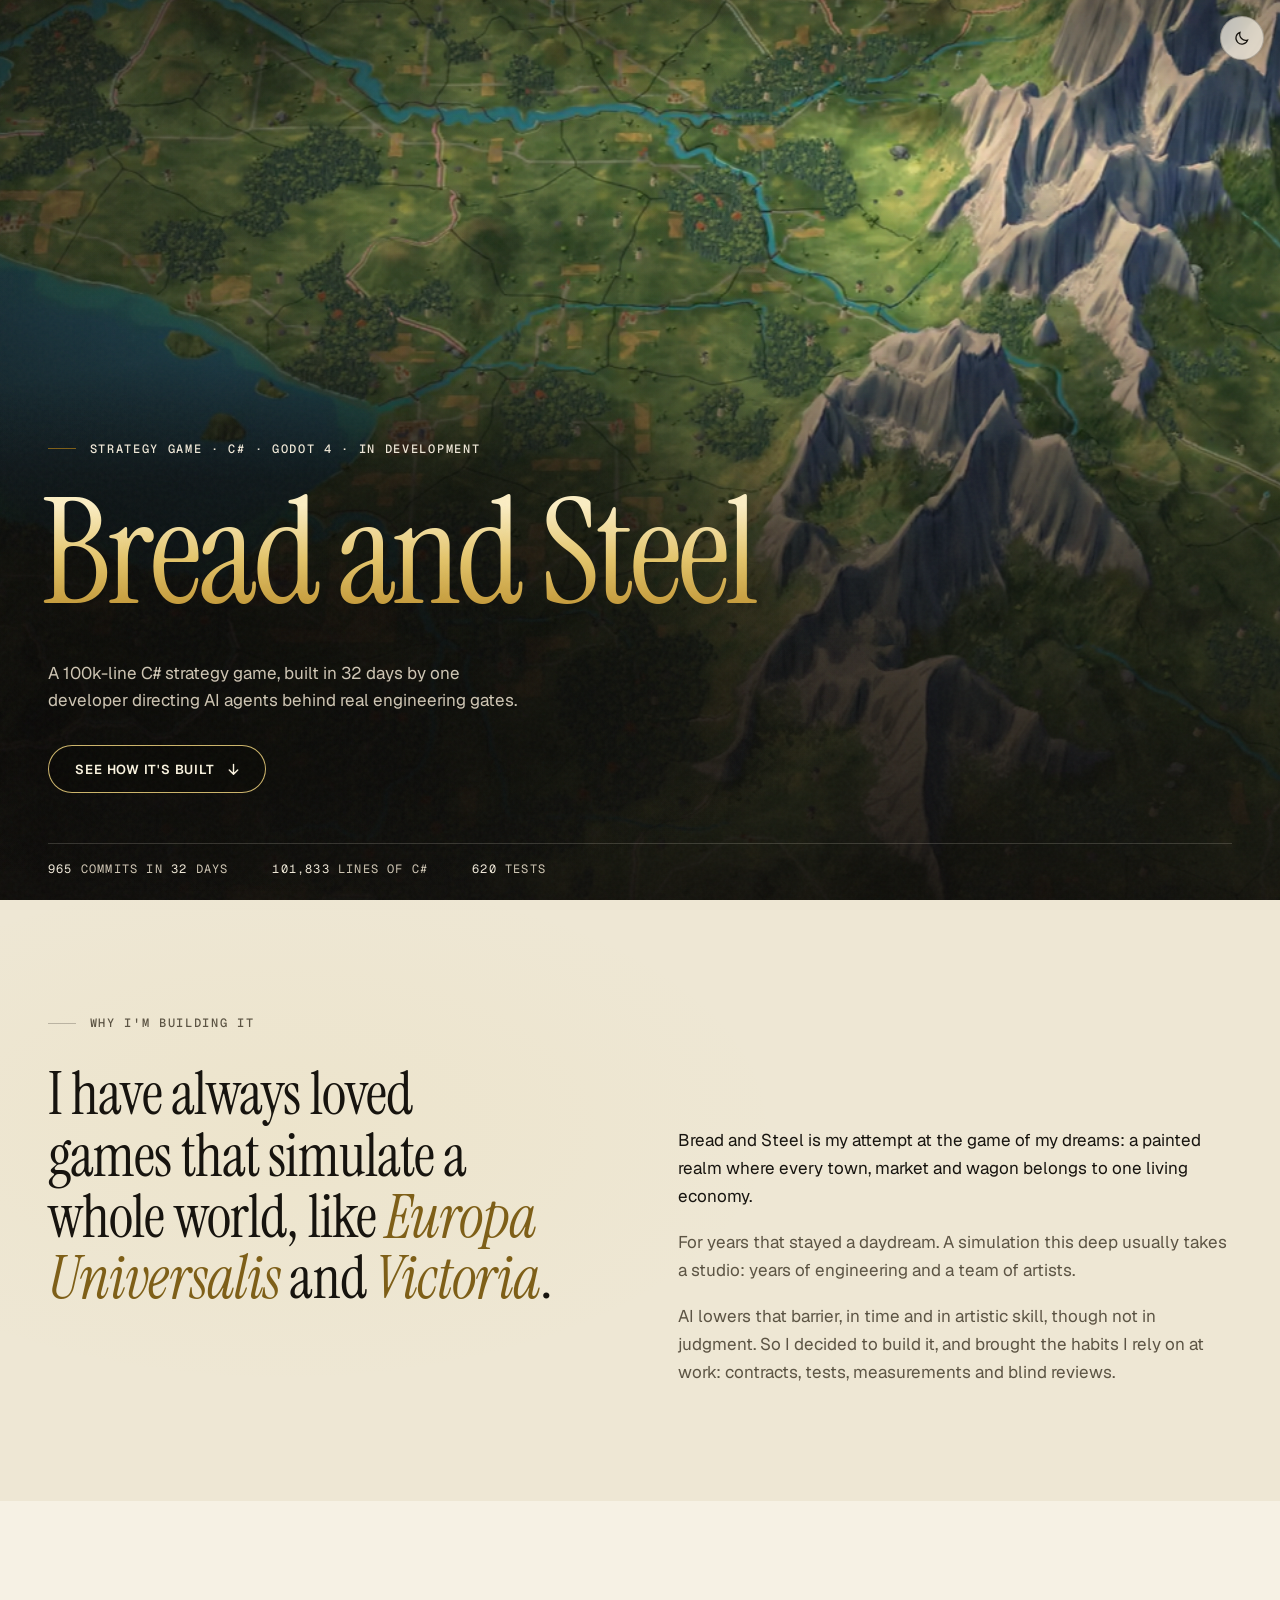
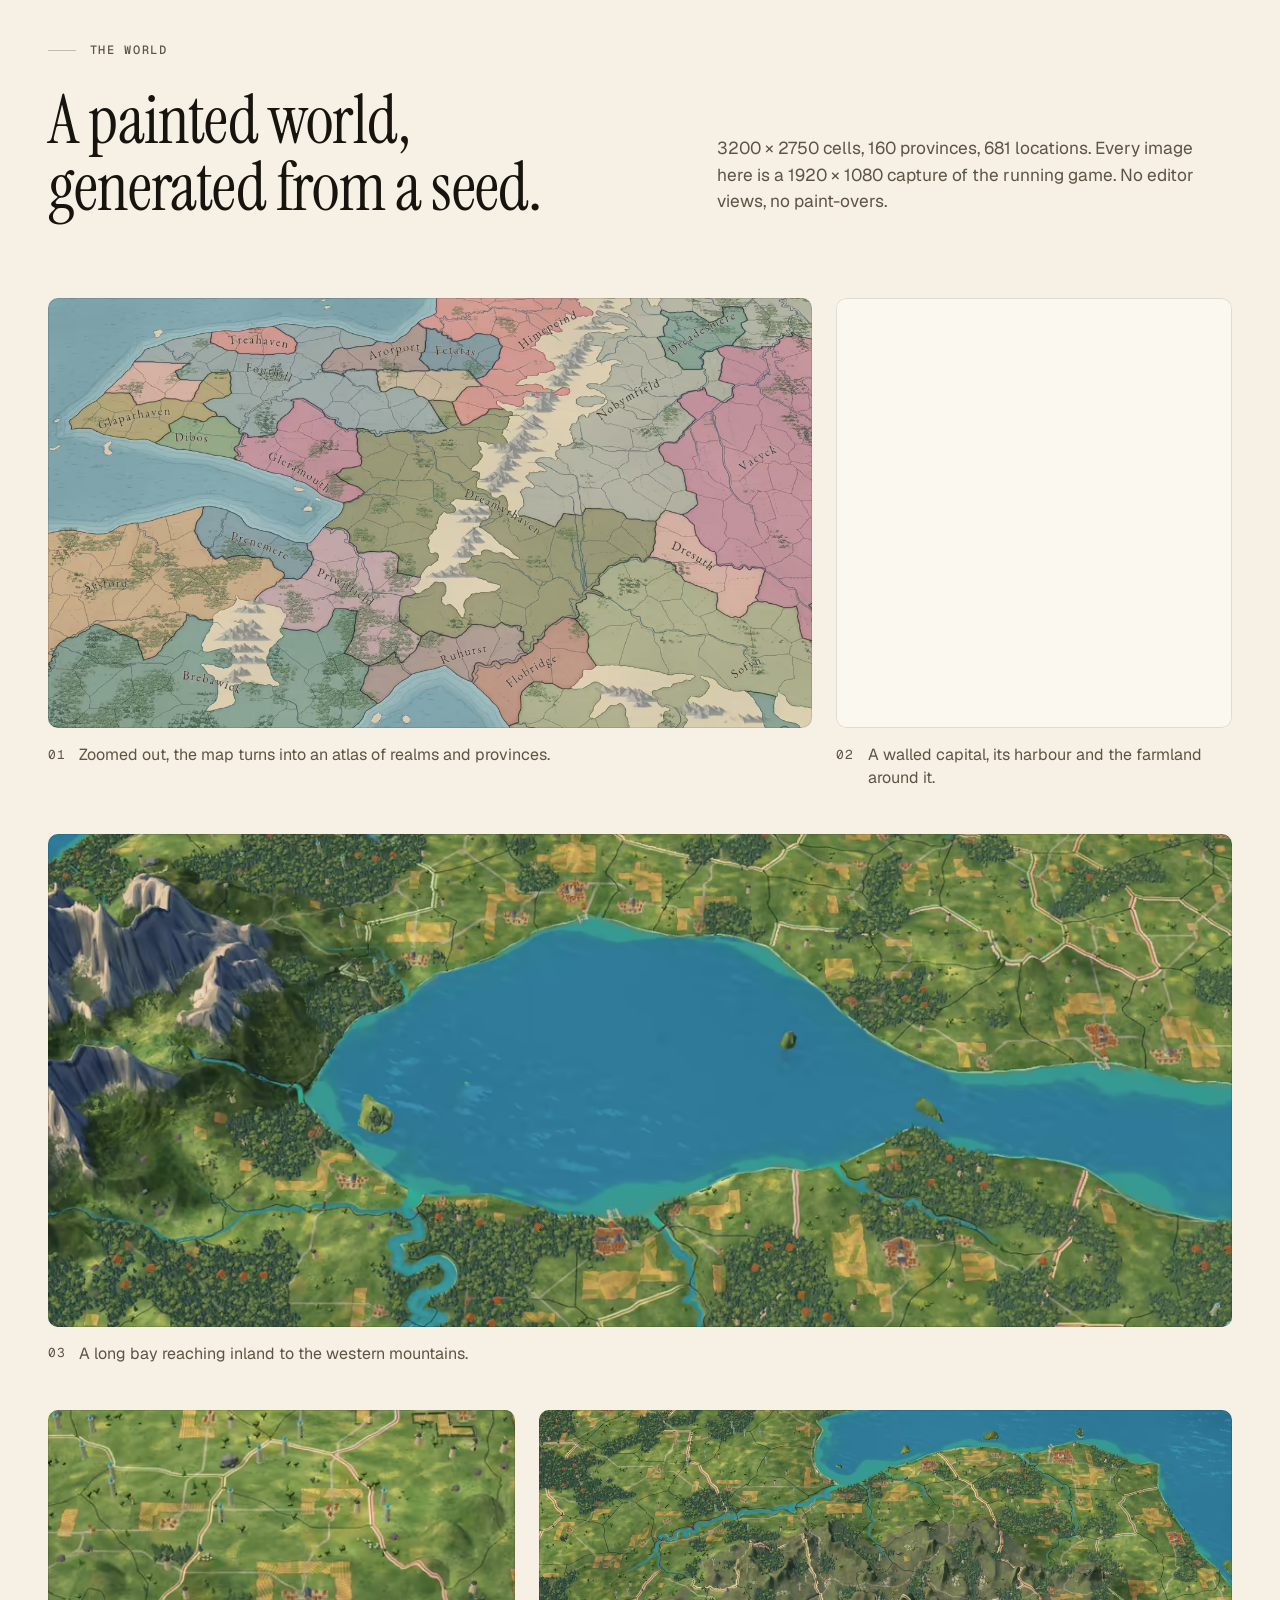
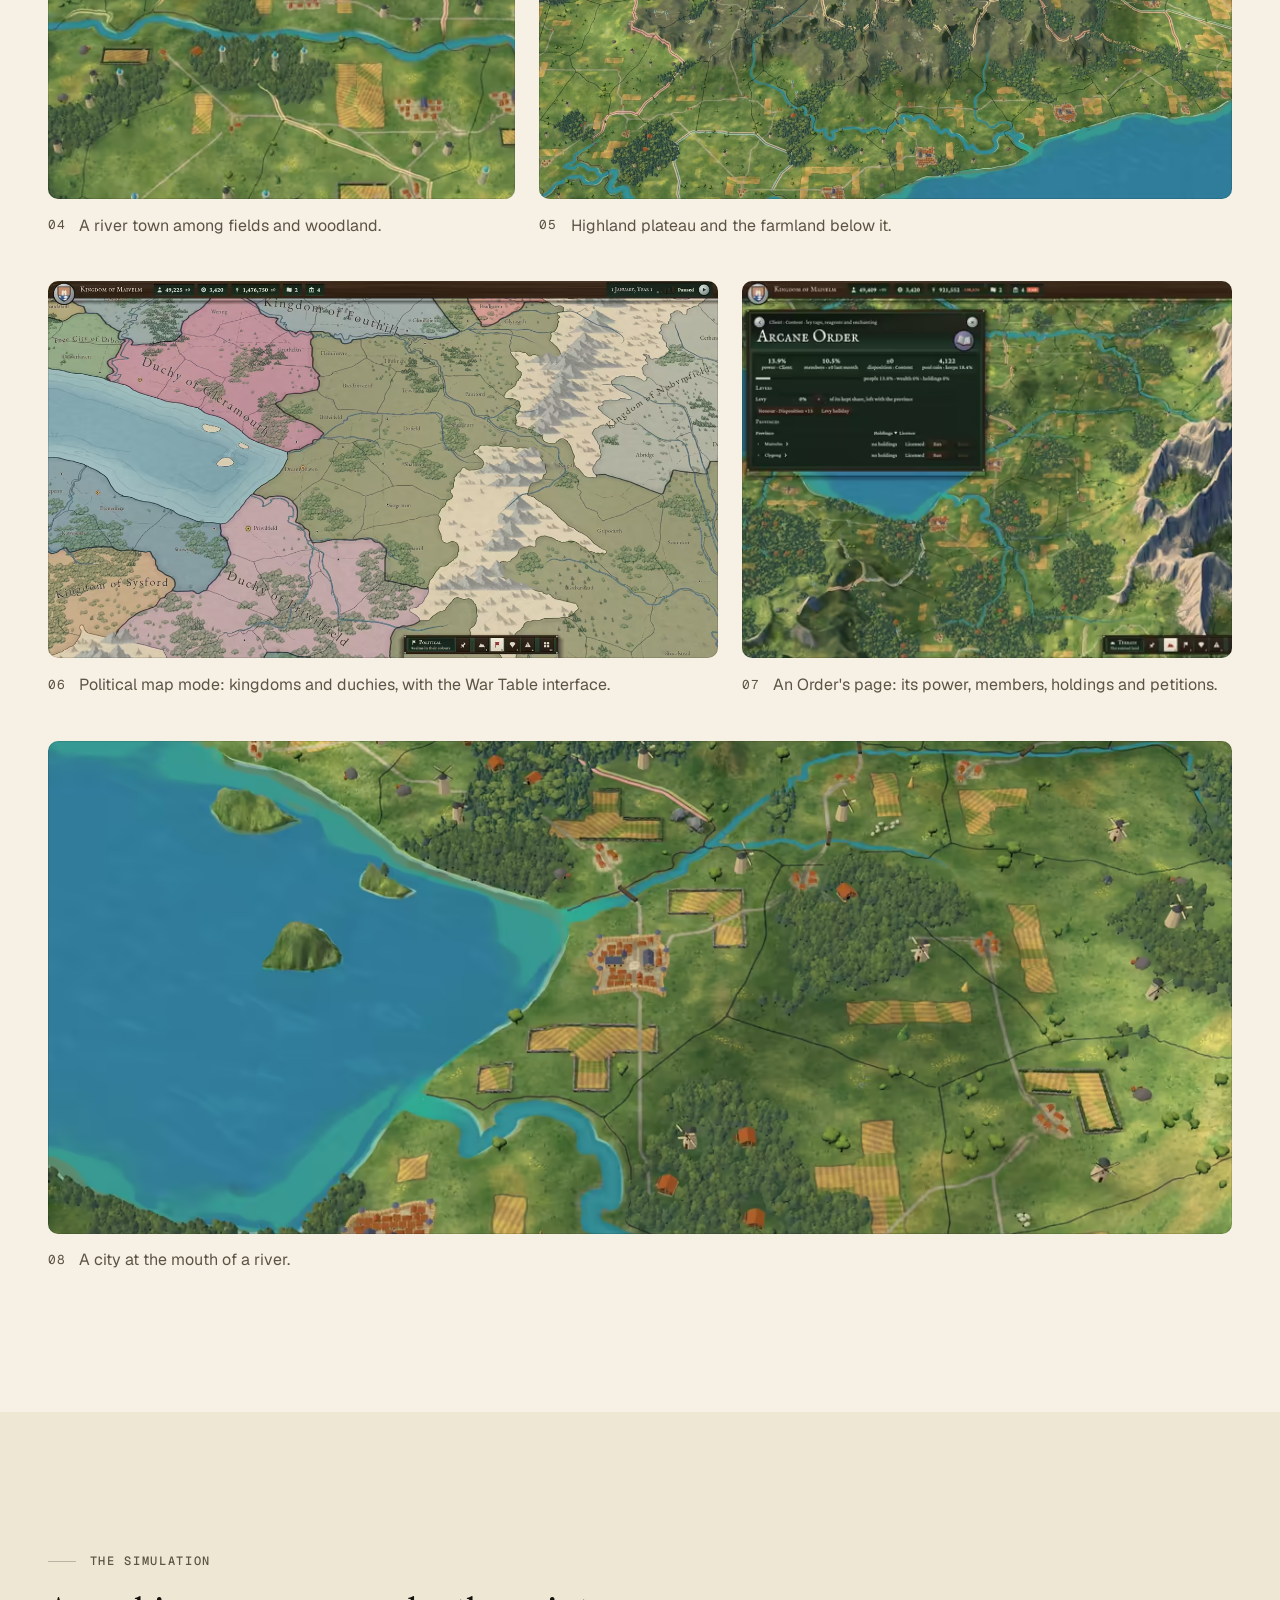
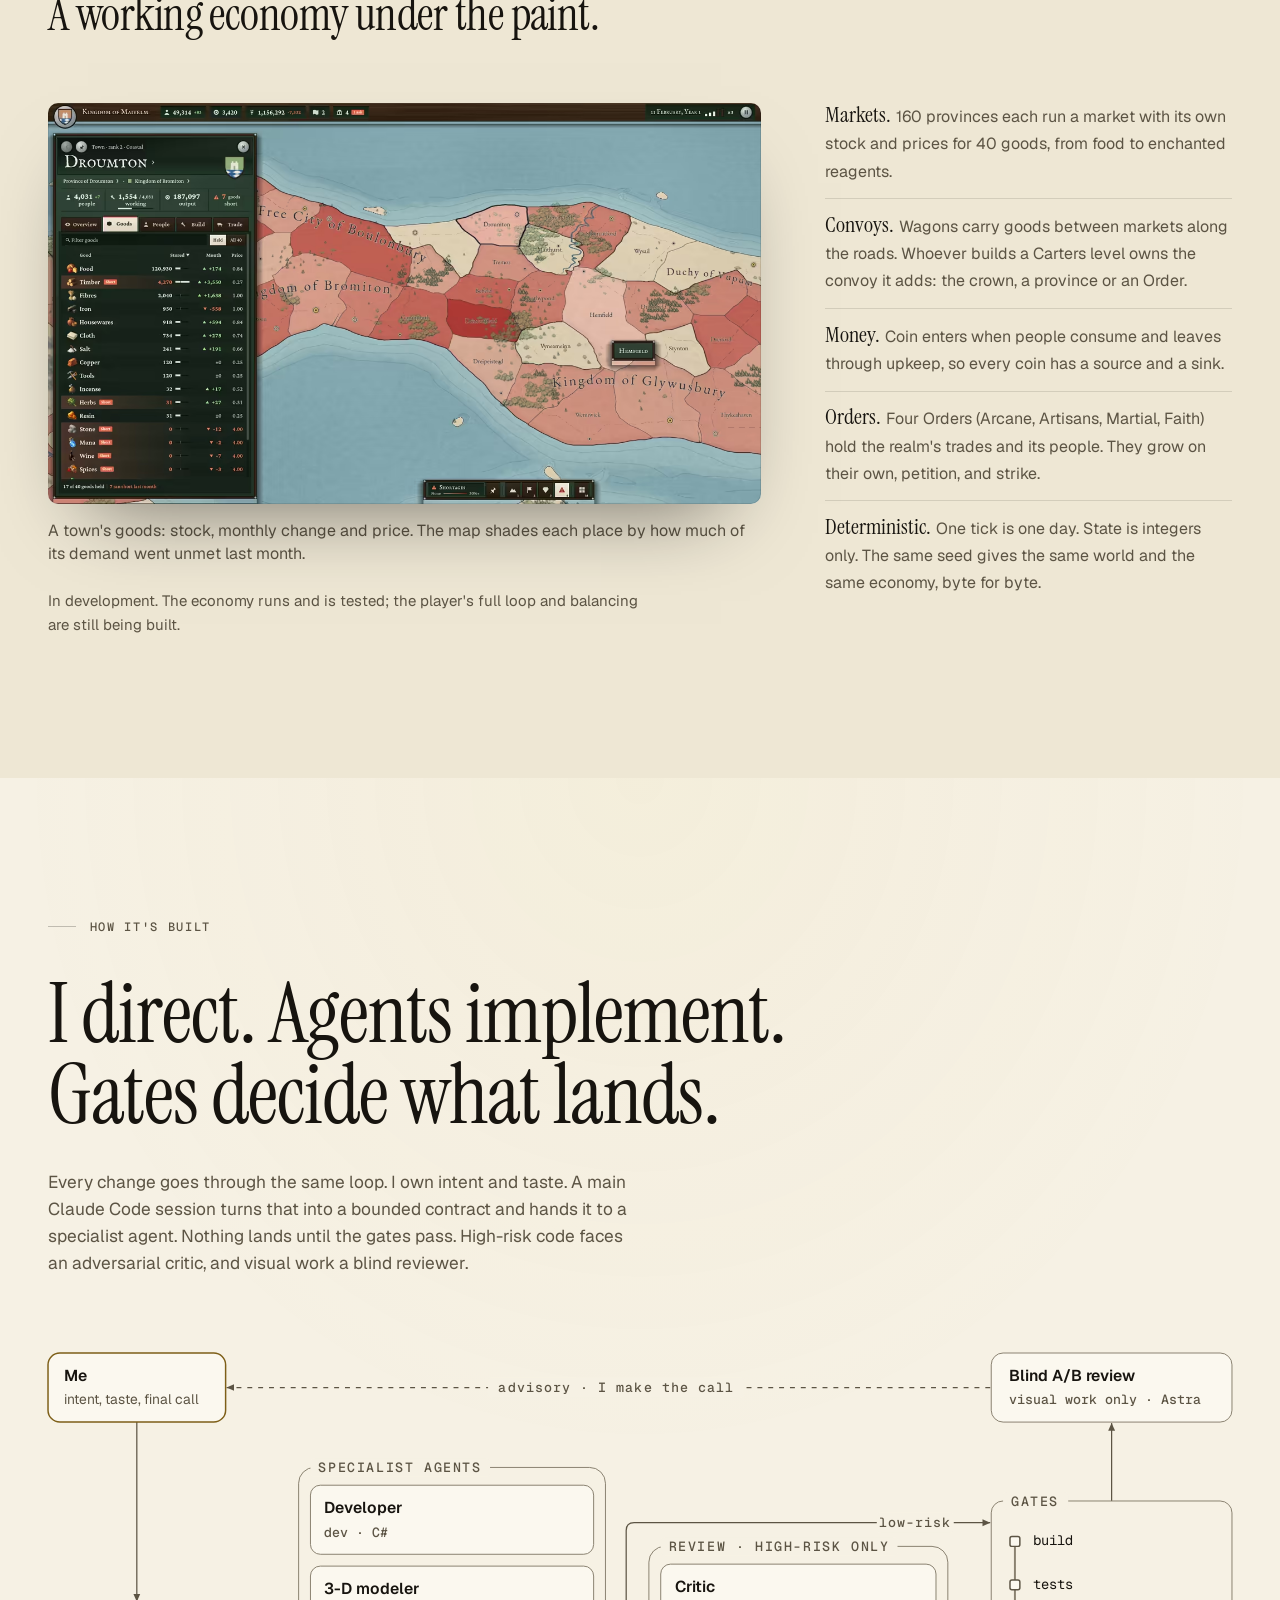
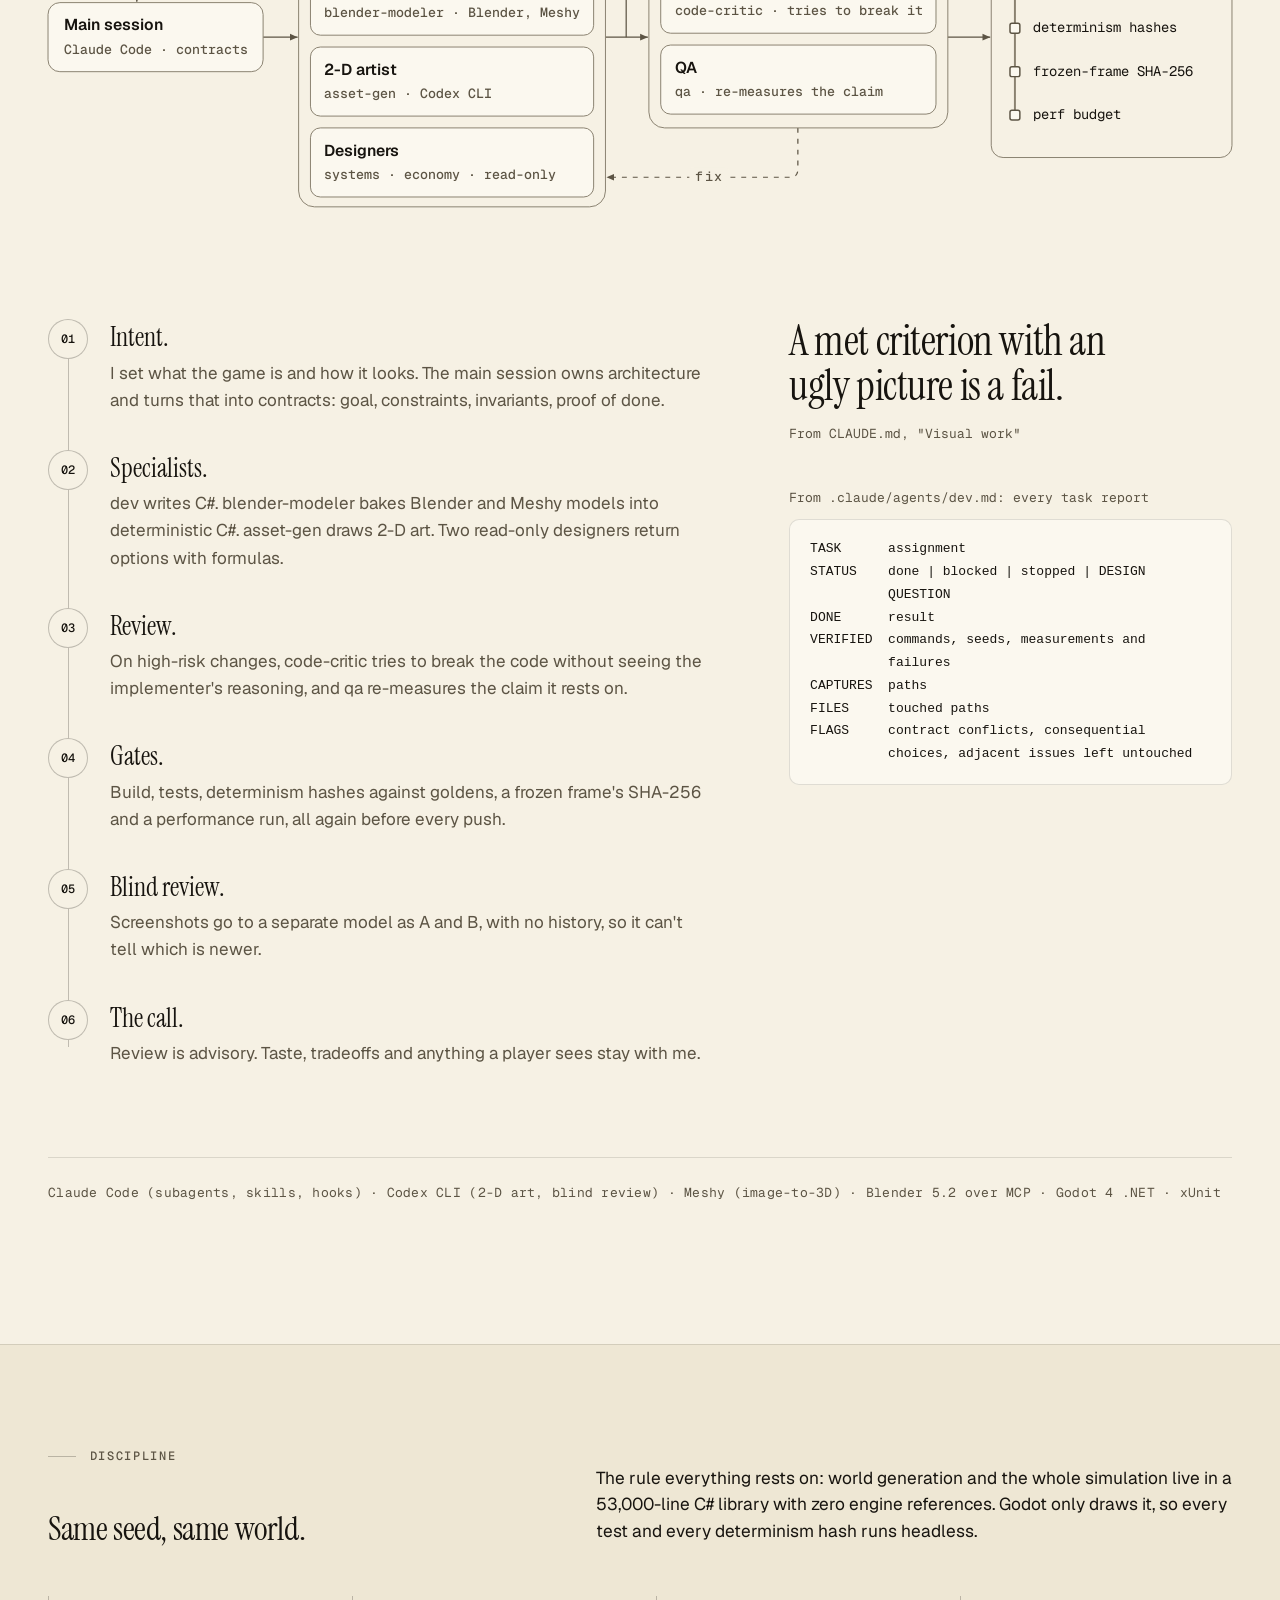
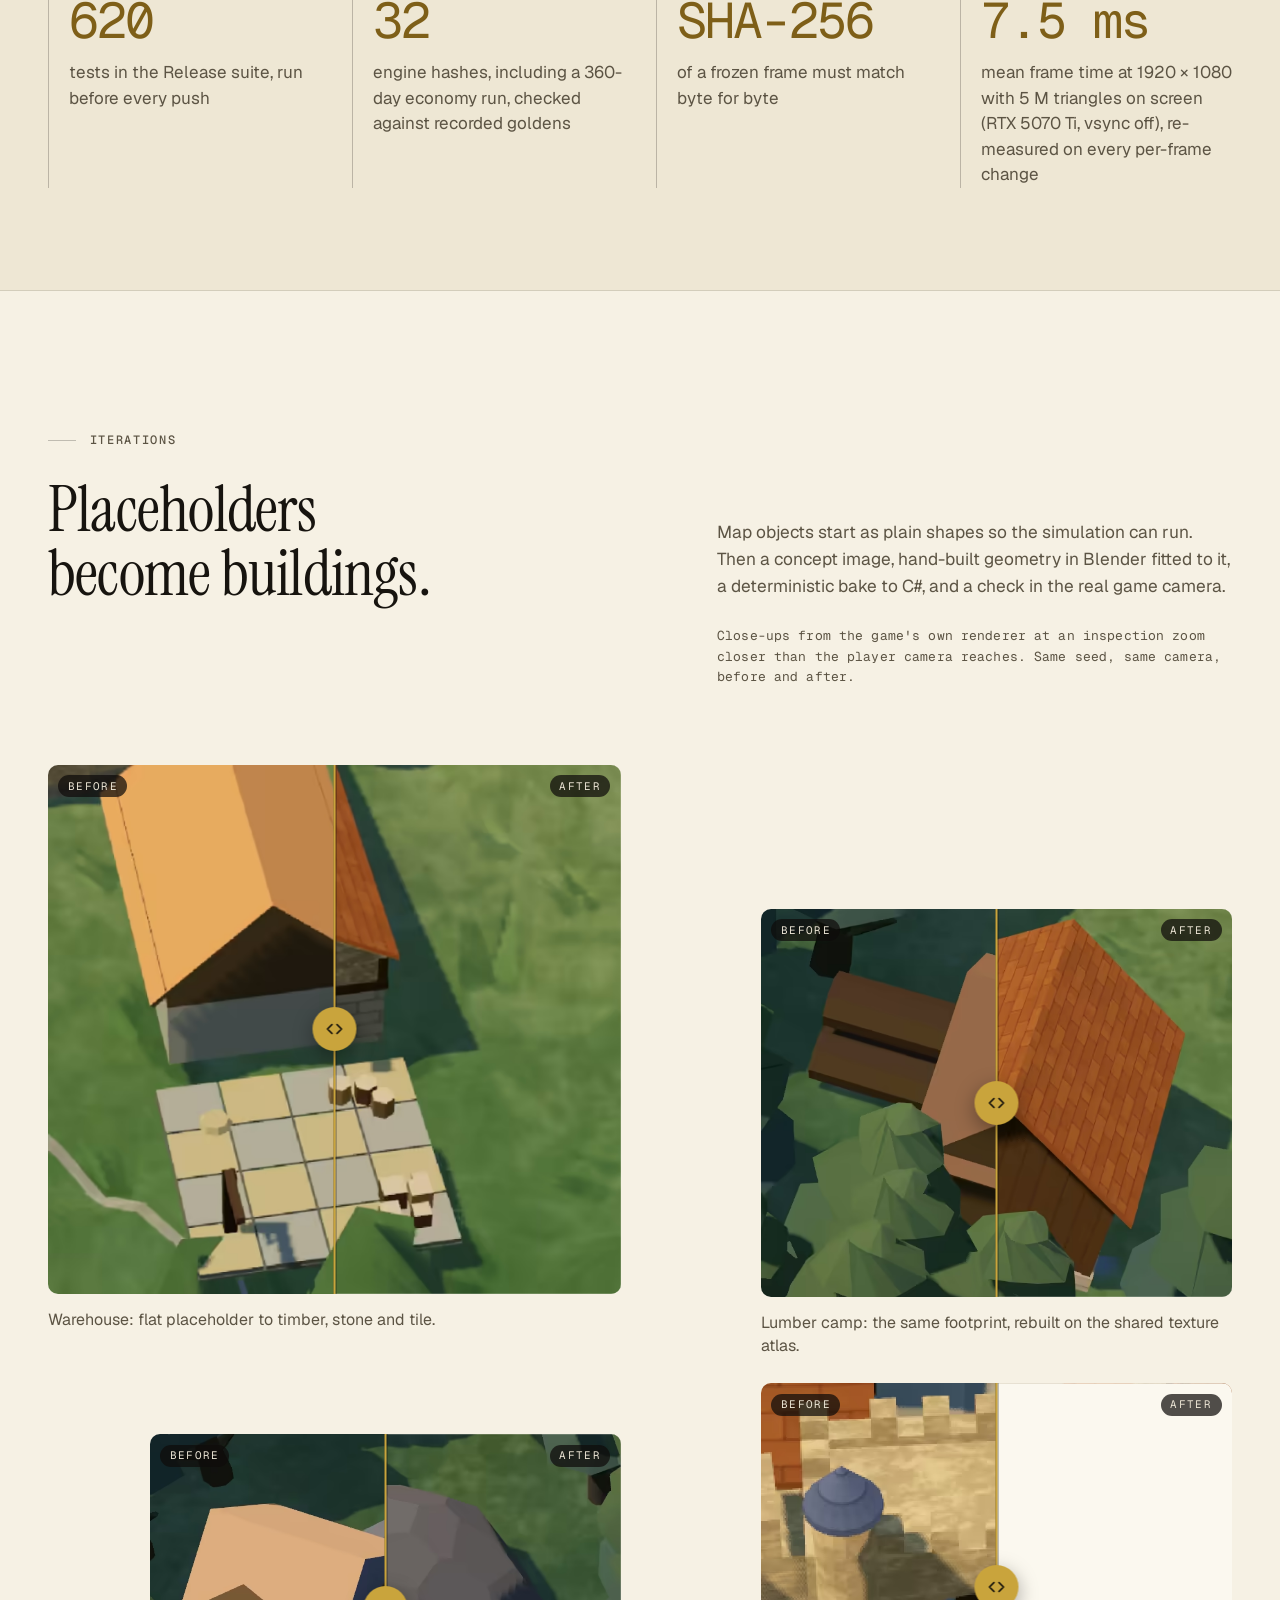
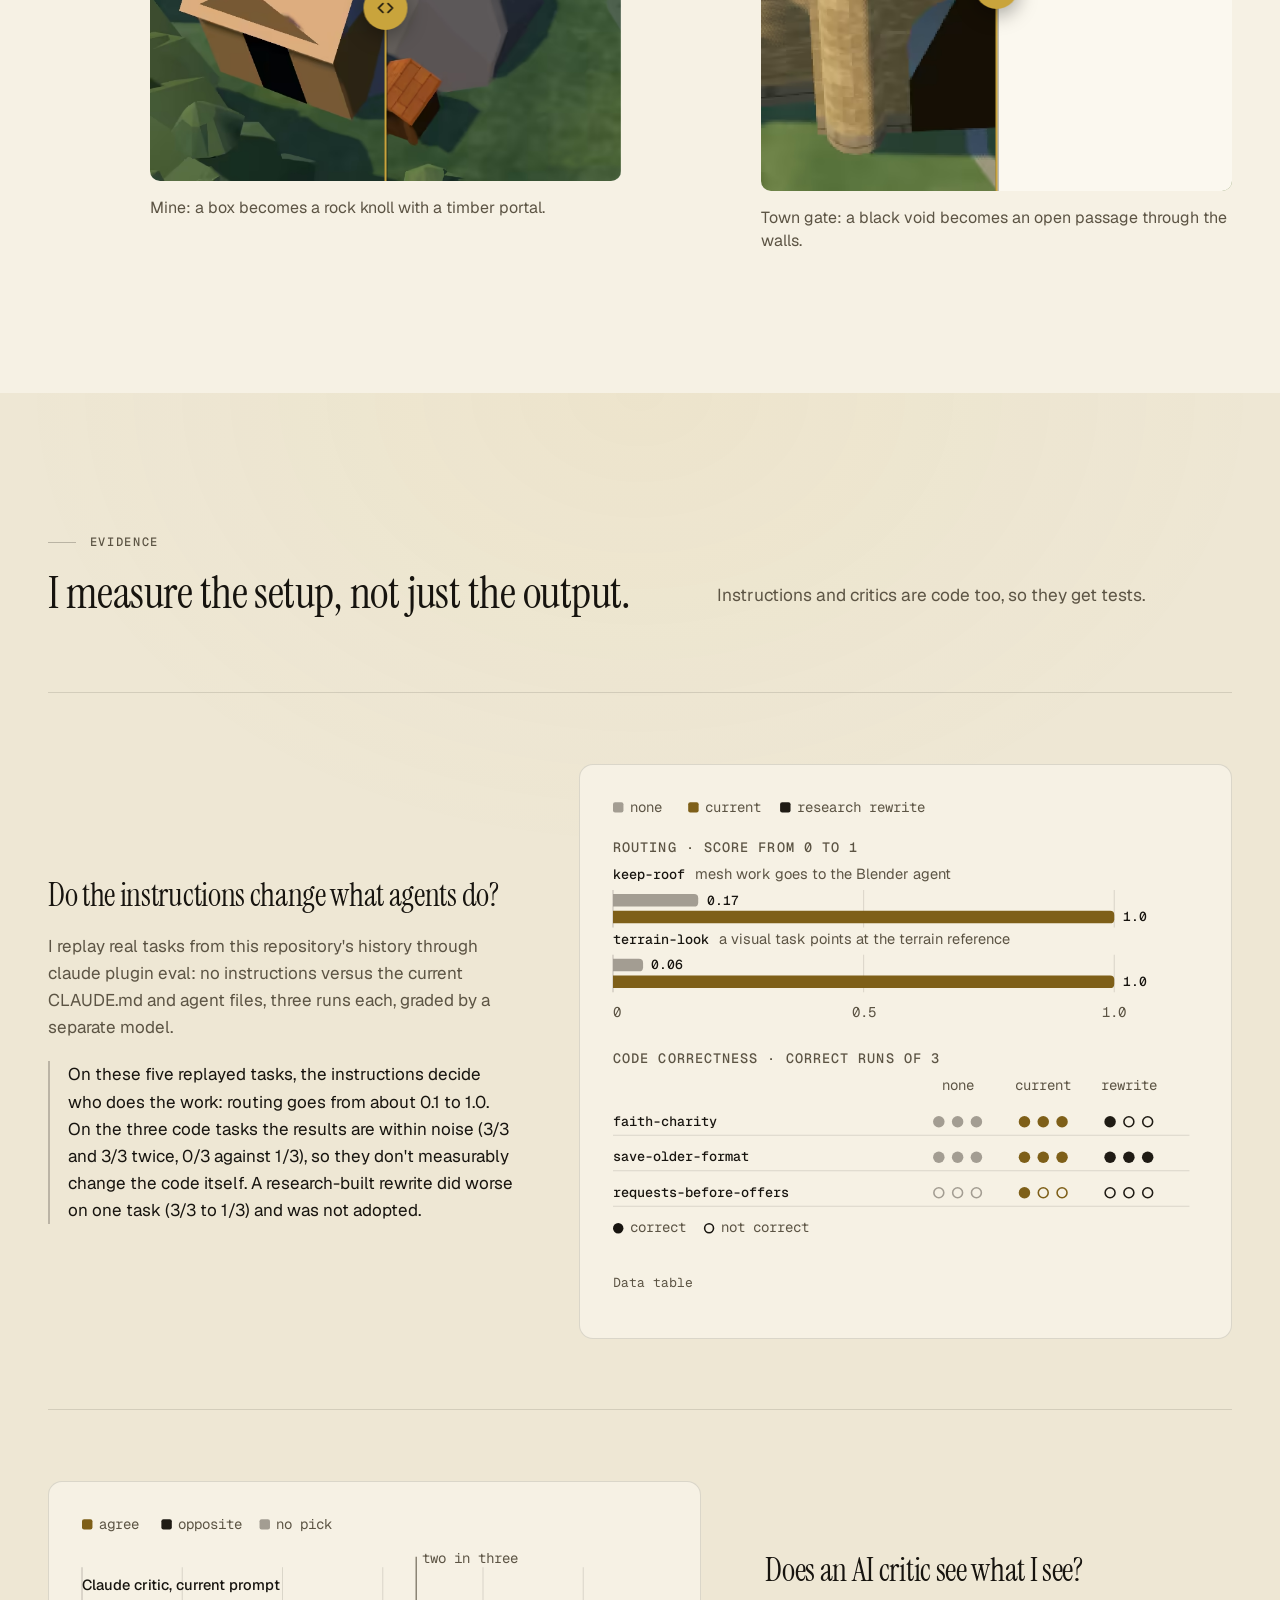
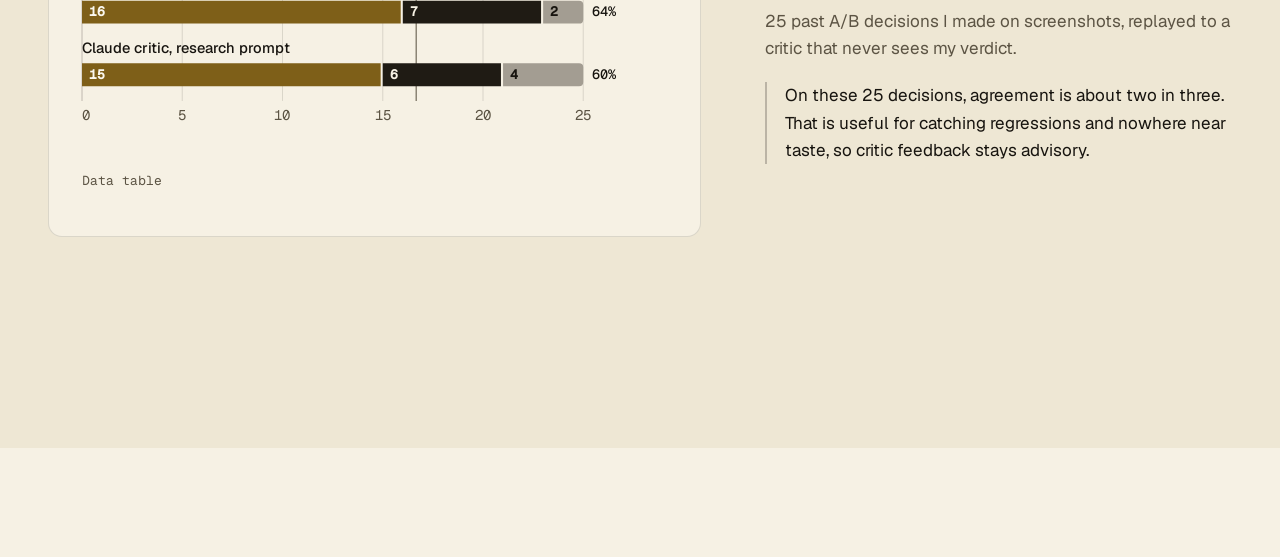
==== bread-and-steel/index.html @ 5bb9b1c8 "Bread and Steel portfolio page" ====
<!doctype html>
<html lang="en">
<head>
<meta charset="utf-8">
<meta name="viewport" content="width=device-width, initial-scale=1">
<title data-title>Bread and Steel</title>
<meta name="description" content="A 100k-line C# strategy game, built in 32 days by one developer directing AI agents behind real engineering gates.">
<meta name="color-scheme" content="dark light">
<meta name="theme-color" content="#080706">
<link rel="canonical" href="https://marmidon.github.io/bread-and-steel/">
<meta property="og:type" content="website">
<meta property="og:title" content="Bread and Steel" data-title>
<meta property="og:description" content="A 100k-line C# strategy game, built in 32 days by one developer directing AI agents behind real engineering gates.">
<meta property="og:image" content="https://marmidon.github.io/bread-and-steel/img/hero-1280.jpg">
<meta property="og:url" content="https://marmidon.github.io/bread-and-steel/">
<meta name="twitter:card" content="summary_large_image">
<link rel="preload" href="fonts/instrument-serif-latin.woff2" as="font" type="font/woff2" crossorigin>
<link rel="preload" href="fonts/geist-latin.woff2" as="font" type="font/woff2" crossorigin>
<link rel="preload" as="image" type="image/avif" fetchpriority="high" imagesrcset="img/hero-640.avif 640w, img/hero-1280.avif 1280w, img/hero-1920.avif 1920w" imagesizes="100vw">
<link rel="icon" href="data:,">
<link rel="stylesheet" href="css/site.css">
<script src="js/site.js"></script>
</head>
<body>
<a class="skip" href="#why">Skip to content</a>

<button class="theme-toggle" type="button" aria-label="Switch to light theme" hidden>
  <svg class="icon-sun" viewBox="0 0 24 24" aria-hidden="true"><circle cx="12" cy="12" r="4.2"/><path d="M12 2.5v2.2M12 19.3v2.2M2.5 12h2.2M19.3 12h2.2M5.3 5.3l1.6 1.6M17.1 17.1l1.6 1.6M5.3 18.7l1.6-1.6M17.1 6.9l1.6-1.6"/></svg>
  <svg class="icon-moon" viewBox="0 0 24 24" aria-hidden="true"><path d="M19.5 14.6A8 8 0 0 1 9.4 4.5a8 8 0 1 0 10.1 10.1Z"/></svg>
</button>

<main id="main">

<!-- 1. Hero: Architecture C, full-bleed subject -->
<header class="hero" id="top">
  <div class="hero-media">
    <picture class="hero-frame">
      <source type="image/avif" srcset="img/hero-640.avif 640w, img/hero-1280.avif 1280w, img/hero-1920.avif 1920w" sizes="100vw">
      <source type="image/webp" srcset="img/hero-640.webp 640w, img/hero-1280.webp 1280w, img/hero-1920.webp 1920w" sizes="100vw">
      <img src="img/hero-1920.jpg" srcset="img/hero-640.jpg 640w, img/hero-1280.jpg 1280w, img/hero-1920.jpg 1920w" sizes="100vw" width="1920" height="1080" fetchpriority="high" elementtiming="hero" alt="The game's default view: a painted landscape with a mountain spine, a gulf of the sea and winding rivers.">
    </picture>
  </div>
  <div class="hero-scrim" aria-hidden="true"></div>
  <div class="hero-content wrap">
    <p class="eyebrow hero-in" style="--i:0"><span><span class="seg">STRATEGY GAME</span> · <span class="seg">C#</span> · <span class="seg">GODOT 4</span> · <span class="seg">IN DEVELOPMENT</span></span></p>
    <h1 class="hero-title hero-in" style="--i:1" data-title>Bread and Steel</h1>
    <p class="hero-sub hero-in" style="--i:2">A <span data-fact="csharpLines" data-format="floor100k">100k</span>-line C# strategy game, built in <span data-fact="days">32</span> days by one developer directing AI agents behind real engineering gates.</p>
    <a class="pill hero-in" style="--i:3" href="#workflow"><span>See how it's built</span><svg viewBox="0 0 16 16" aria-hidden="true"><path d="M8 2.5v10M3.5 8.5 8 13l4.5-4.5"/></svg></a>
  </div>
  <div class="hero-stats wrap hero-in" style="--i:4">
    <ul class="stat-strip">
      <li><span data-fact="commits">965</span> commits in <span data-fact="days">32</span> days</li>
      <li><span data-fact="csharpLines">101,833</span> lines of C#</li>
      <li><span data-fact="testsExecuted">620</span> tests</li>
    </ul>
  </div>
</header>

<!-- 1b. Why: DRAFT wording, the owner is reviewing it; keep edits inside this block -->
<section class="section why" id="why" aria-labelledby="why-h" tabindex="-1">
  <div class="wrap why-grid">
    <p class="eyebrow" data-reveal>WHY I'M BUILDING IT</p>
    <h2 id="why-h" class="why-statement" data-reveal>I have always loved games that simulate a whole world, like <em class="game-title">Europa Universalis</em> and <em class="game-title">Victoria</em>.</h2>
    <div class="why-body" data-reveal>
      <p><span data-title>Bread and Steel</span> is my attempt at the game of my dreams: a painted realm where every town, market and wagon belongs to one living economy.</p>
      <p>For years that stayed a daydream. A simulation this deep usually takes a studio: years of engineering and a team of artists.</p>
      <p>AI lowers that barrier, in time and in artistic skill, though not in judgment. So I decided to build it, and brought the habits I rely on at work: contracts, tests, measurements and blind reviews.</p>
    </div>
  </div>
</section>

<!-- 2. Gallery: case-study card gallery, asymmetric rows, lightbox -->
<section class="section gallery" id="world" aria-labelledby="world-h" tabindex="-1">
  <div class="wrap">
    <div class="section-head split" data-reveal>
      <p class="eyebrow">THE WORLD</p>
      <h2 id="world-h" class="h2 h2-gallery">A painted world, generated from a seed.</h2>
      <p class="lede"><span data-fact="world.grid">3200 × 2750</span> cells, <span data-fact="world.provinces">160</span> provinces, <span data-fact="world.locations">681</span> locations. Every image here is a 1920 × 1080 capture of the running game. No editor views, no paint-overs.</p>
    </div>

    <div class="shots" data-lightbox-group="world">
      <div class="shot-row">
        <figure class="shot" style="--ar:1.778" data-reveal>
          <a class="shot-link" href="img/atlas-1920.jpg" data-full="atlas" data-caption="Zoomed out, the map turns into an atlas of realms and provinces.">
            <picture>
              <source type="image/avif" srcset="img/atlas-640.avif 640w, img/atlas-1280.avif 1280w, img/atlas-1920.avif 1920w" sizes="(min-width: 900px) 62vw, 100vw">
              <source type="image/webp" srcset="img/atlas-640.webp 640w, img/atlas-1280.webp 1280w, img/atlas-1920.webp 1920w" sizes="(min-width: 900px) 62vw, 100vw">
              <img style="object-position:50% 50%" src="img/atlas-1280.jpg" srcset="img/atlas-640.jpg 640w, img/atlas-1280.jpg 1280w, img/atlas-1920.jpg 1920w" sizes="(min-width: 900px) 62vw, 100vw" width="1920" height="1080" loading="lazy" decoding="async" alt="Zoomed-out atlas view: provinces in muted pinks, greens and blues with hand-lettered names, mountains drawn as white ranges.">
            </picture>
          </a>
          <figcaption class="caption"><span class="idx mono" aria-hidden="true">01</span>Zoomed out, the map turns into an atlas of realms and provinces.</figcaption>
        </figure>
        <figure class="shot" style="--ar:0.92" data-reveal>
          <a class="shot-link" href="img/capital-1920.jpg" data-full="capital" data-caption="A walled capital, its harbour and the farmland around it.">
            <picture>
              <source type="image/avif" srcset="img/capital-640.avif 640w, img/capital-1280.avif 1280w, img/capital-1920.avif 1920w" sizes="(min-width: 900px) 34vw, 100vw">
              <source type="image/webp" srcset="img/capital-640.webp 640w, img/capital-1280.webp 1280w, img/capital-1920.webp 1920w" sizes="(min-width: 900px) 34vw, 100vw">
              <img style="object-position:56% 50%" src="img/capital-1280.jpg" srcset="img/capital-640.jpg 640w, img/capital-1280.jpg 1280w, img/capital-1920.jpg 1920w" sizes="(min-width: 900px) 34vw, 100vw" width="1920" height="1080" loading="lazy" decoding="async" alt="Close view of a walled capital with orange roofs and a blue-roofed keep, a harbour jetty on a teal coast, striped fields and woods inland.">
            </picture>
          </a>
          <figcaption class="caption"><span class="idx mono" aria-hidden="true">02</span>A walled capital, its harbour and the farmland around it.</figcaption>
        </figure>
      </div>
      <div class="shot-row">
        <figure class="shot" style="--ar:2.4" data-reveal>
          <a class="shot-link" href="img/inland-1920.jpg" data-full="inland" data-caption="A long bay reaching inland to the western mountains.">
            <picture>
              <source type="image/avif" srcset="img/inland-640.avif 640w, img/inland-1280.avif 1280w, img/inland-1920.avif 1920w" sizes="(min-width: 900px) min(1320px, 96vw), 100vw">
              <source type="image/webp" srcset="img/inland-640.webp 640w, img/inland-1280.webp 1280w, img/inland-1920.webp 1920w" sizes="(min-width: 900px) min(1320px, 96vw), 100vw">
              <img style="object-position:50% 50%" src="img/inland-1280.jpg" srcset="img/inland-640.jpg 640w, img/inland-1280.jpg 1280w, img/inland-1920.jpg 1920w" sizes="(min-width: 900px) min(1320px, 96vw), 100vw" width="1920" height="1080" loading="lazy" decoding="async" alt="A long blue bay between two green, field-covered shores crossed by roads and rivers, with grey mountains at its western end.">
            </picture>
          </a>
          <figcaption class="caption"><span class="idx mono" aria-hidden="true">03</span>A long bay reaching inland to the western mountains.</figcaption>
        </figure>
      </div>
      <div class="shot-row">
        <figure class="shot" style="--ar:1.2" data-reveal>
          <a class="shot-link" href="img/town-1920.jpg" data-full="town" data-caption="A river town among fields and woodland.">
            <picture>
              <source type="image/avif" srcset="img/town-640.avif 640w, img/town-1280.avif 1280w, img/town-1920.avif 1920w" sizes="(min-width: 900px) 40vw, 100vw">
              <source type="image/webp" srcset="img/town-640.webp 640w, img/town-1280.webp 1280w, img/town-1920.webp 1920w" sizes="(min-width: 900px) 40vw, 100vw">
              <img style="object-position:40% 50%" src="img/town-1280.jpg" srcset="img/town-640.jpg 640w, img/town-1280.jpg 1280w, img/town-1920.jpg 1920w" sizes="(min-width: 900px) 40vw, 100vw" width="1920" height="1080" loading="lazy" decoding="async" alt="A small town beside a winding river, surrounded by striped wheat fields, windmills and dark green forest.">
            </picture>
          </a>
          <figcaption class="caption"><span class="idx mono" aria-hidden="true">04</span>A river town among fields and woodland.</figcaption>
        </figure>
        <figure class="shot" style="--ar:1.778" data-reveal>
          <a class="shot-link" href="img/plateau-1920.jpg" data-full="plateau" data-caption="Highland plateau and the farmland below it.">
            <picture>
              <source type="image/avif" srcset="img/plateau-640.avif 640w, img/plateau-1280.avif 1280w, img/plateau-1920.avif 1920w" sizes="(min-width: 900px) 60vw, 100vw">
              <source type="image/webp" srcset="img/plateau-640.webp 640w, img/plateau-1280.webp 1280w, img/plateau-1920.webp 1920w" sizes="(min-width: 900px) 60vw, 100vw">
              <img style="object-position:50% 50%" src="img/plateau-1280.jpg" srcset="img/plateau-640.jpg 640w, img/plateau-1280.jpg 1280w, img/plateau-1920.jpg 1920w" sizes="(min-width: 900px) 60vw, 100vw" width="1920" height="1080" loading="lazy" decoding="async" alt="A raised forested plateau surrounded by farmland and a road network, sea along the top edge.">
            </picture>
          </a>
          <figcaption class="caption"><span class="idx mono" aria-hidden="true">05</span>Highland plateau and the farmland below it.</figcaption>
        </figure>
      </div>
      <div class="shot-row">
        <figure class="shot" style="--ar:1.778" data-reveal>
          <a class="shot-link" href="img/political-1920.jpg" data-full="political" data-caption="Political map mode: kingdoms and duchies, with the War Table interface.">
            <picture>
              <source type="image/avif" srcset="img/political-640.avif 640w, img/political-1280.avif 1280w, img/political-1920.avif 1920w" sizes="(min-width: 900px) 56vw, 100vw">
              <source type="image/webp" srcset="img/political-640.webp 640w, img/political-1280.webp 1280w, img/political-1920.webp 1920w" sizes="(min-width: 900px) 56vw, 100vw">
              <img style="object-position:50% 50%" src="img/political-1280.jpg" srcset="img/political-640.jpg 640w, img/political-1280.jpg 1280w, img/political-1920.jpg 1920w" sizes="(min-width: 900px) 56vw, 100vw" width="1920" height="1080" loading="lazy" decoding="async" alt="Political map mode: realms coloured pink, green and pale blue on a parchment map, with the game's top and bottom bars.">
            </picture>
          </a>
          <figcaption class="caption"><span class="idx mono" aria-hidden="true">06</span>Political map mode: kingdoms and duchies, with the War Table interface.</figcaption>
        </figure>
        <figure class="shot" style="--ar:1.3" data-reveal>
          <a class="shot-link" href="img/orders-1920.jpg" data-full="orders" data-caption="An Order's page: its power, members, holdings and petitions.">
            <picture>
              <source type="image/avif" srcset="img/orders-640.avif 640w, img/orders-1280.avif 1280w, img/orders-1920.avif 1920w" sizes="(min-width: 900px) 42vw, 100vw">
              <source type="image/webp" srcset="img/orders-640.webp 640w, img/orders-1280.webp 1280w, img/orders-1920.webp 1920w" sizes="(min-width: 900px) 42vw, 100vw">
              <img style="object-position:0% 0%" src="img/orders-1280.jpg" srcset="img/orders-640.jpg 640w, img/orders-1280.jpg 1280w, img/orders-1920.jpg 1920w" sizes="(min-width: 900px) 42vw, 100vw" width="1920" height="1080" loading="lazy" decoding="async" alt="The Arcane Order panel open over the terrain, showing power, membership and licences.">
            </picture>
          </a>
          <figcaption class="caption"><span class="idx mono" aria-hidden="true">07</span>An Order's page: its power, members, holdings and petitions.</figcaption>
        </figure>
      </div>
      <div class="shot-row">
        <figure class="shot" style="--ar:2.4" data-reveal>
          <a class="shot-link" href="img/city-1920.jpg" data-full="city" data-caption="A city at the mouth of a river.">
            <picture>
              <source type="image/avif" srcset="img/city-640.avif 640w, img/city-1280.avif 1280w, img/city-1920.avif 1920w" sizes="(min-width: 900px) min(1320px, 96vw), 100vw">
              <source type="image/webp" srcset="img/city-640.webp 640w, img/city-1280.webp 1280w, img/city-1920.webp 1920w" sizes="(min-width: 900px) min(1320px, 96vw), 100vw">
              <img style="object-position:50% 55%" src="img/city-1280.jpg" srcset="img/city-640.jpg 640w, img/city-1280.jpg 1280w, img/city-1920.jpg 1920w" sizes="(min-width: 900px) min(1320px, 96vw), 100vw" width="1920" height="1080" loading="lazy" decoding="async" alt="A walled city on the coast at a river mouth, with fields and forest around it.">
            </picture>
          </a>
          <figcaption class="caption"><span class="idx mono" aria-hidden="true">08</span>A city at the mouth of a river.</figcaption>
        </figure>
      </div>
    </div>
  </div>
</section>

<!-- 3. Simulation: feature row, screenshot left, text right -->
<section class="section sim" id="simulation" aria-labelledby="sim-h">
  <div class="wrap sim-grid">
    <div class="sim-head" data-reveal>
      <p class="eyebrow">THE SIMULATION</p>
      <h2 id="sim-h" class="h2 h2-sim">A working economy under the paint.</h2>
    </div>
    <figure class="sim-shot" data-reveal data-lightbox-group="sim">
      <a class="shot-link" href="img/ui-1920.jpg" data-full="ui" data-caption="A town's goods: stock, monthly change and price. The map shades each place by how much of its demand went unmet last month.">
        <picture>
          <source type="image/avif" srcset="img/ui-640.avif 640w, img/ui-1280.avif 1280w, img/ui-1920.avif 1920w" sizes="(min-width: 1100px) 60vw, 100vw">
          <source type="image/webp" srcset="img/ui-640.webp 640w, img/ui-1280.webp 1280w, img/ui-1920.webp 1920w" sizes="(min-width: 1100px) 60vw, 100vw">
          <img src="img/ui-1280.jpg" srcset="img/ui-640.jpg 640w, img/ui-1280.jpg 1280w, img/ui-1920.jpg 1920w" sizes="(min-width: 1100px) 60vw, 100vw" width="1920" height="1080" loading="lazy" decoding="async" alt="The War Table interface: the Goods sheet for the town of Droumton listing stock, monthly change and price for each good, several tagged Short, over a parchment map where each place is shaded by how much of its demand went unmet.">
        </picture>
      </a>
      <figcaption class="caption">A town's goods: stock, monthly change and price. The map shades each place by how much of its demand went unmet last month.</figcaption>
    </figure>
    <dl class="points">
      <div data-reveal><dt>Markets.</dt><dd><span data-fact="world.provinces">160</span> provinces each run a market with its own stock and prices for <span data-fact="goods">40</span> goods, from food to enchanted reagents.</dd></div>
      <div data-reveal><dt>Convoys.</dt><dd>Wagons carry goods between markets along the roads. Whoever builds a Carters level owns the convoy it adds: the crown, a province or an Order.</dd></div>
      <div data-reveal><dt>Money.</dt><dd>Coin enters when people consume and leaves through upkeep, so every coin has a source and a sink.</dd></div>
      <div data-reveal><dt>Orders.</dt><dd>Four Orders (Arcane, Artisans, Martial, Faith) hold the realm's trades and its people. They grow on their own, petition, and strike.</dd></div>
      <div data-reveal><dt>Deterministic.</dt><dd>One tick is one day. State is integers only. The same seed gives the same world and the same economy, byte for byte.</dd></div>
    </dl>
    <p class="note" data-reveal>In development. The economy runs and is tested; the player's full loop and balancing are still being built.</p>
  </div>
</section>

<!-- 4. Workflow: centrepiece -->
<section class="section workflow" id="workflow" aria-labelledby="wf-h" tabindex="-1">
  <div class="wrap">
    <div class="section-head wf-head" data-reveal>
      <p class="eyebrow">HOW IT'S BUILT</p>
      <h2 id="wf-h" class="h2 h2-workflow"><span class="h2-line">I direct. <span class="nw">Agents implement.</span></span> <span class="h2-line">Gates decide what lands.</span></h2>
      <p class="lede">Every change goes through the same loop. I own intent and taste. A main Claude Code session turns that into a bounded contract and hands it to a specialist agent. Nothing lands until the gates pass. High-risk code faces an adversarial critic, and visual work a blind reviewer.</p>
    </div>

    <figure class="diagram" data-reveal>
      <svg class="wf-svg wf-h" viewBox="0 0 1200 470" role="img" aria-labelledby="wf-h-title" aria-describedby="wf-alt">
        <title id="wf-h-title">How a change moves from intent through the agents, review and the gates and back to me</title>
        <defs>
          <marker id="arr" viewBox="0 0 10 10" refX="9" refY="5" markerWidth="7" markerHeight="7" orient="auto-start-reverse"><path class="d-head" d="M0 1 L9 5 L0 9 Z"/></marker>
          <marker id="arr-a" viewBox="0 0 10 10" refX="9" refY="5" markerWidth="7" markerHeight="7" orient="auto-start-reverse"><path class="d-head-a" d="M0 1 L9 5 L0 9 Z"/></marker>
        </defs>
        <!-- edges first so nodes sit on top; arrow tips touch the border they point at -->
        <path class="d-edge" d="M90 70 V252" marker-end="url(#arr)"/>
        <path class="d-edge" d="M218 288 H253" marker-end="url(#arr)"/>
        <!-- one edge out of the specialists, forking: high-risk changes into review, the rest straight to the gates -->
        <path class="d-edge" d="M565 288 H608" marker-end="url(#arr)"/>
        <path class="d-edge" d="M586 288 V180 Q586 172 594 172 H955" marker-end="url(#arr)"/>
        <rect class="d-labelbg" x="840" y="162" width="78" height="20" rx="4"/>
        <text class="d-fixlabel" x="879" y="176" text-anchor="middle">low-risk</text>
        <path class="d-edge" d="M912 288 H955" marker-end="url(#arr)"/>
        <path class="d-edge d-fix" d="M760 380 V422 Q760 430 752 430 H566" marker-end="url(#arr)"/>
        <rect class="d-labelbg" x="650" y="420" width="40" height="20" rx="4"/>
        <text class="d-fixlabel" x="670" y="434" text-anchor="middle">fix</text>
        <path class="d-edge" d="M1078 150 V71" marker-end="url(#arr)"/>
        <path class="d-adv" d="M955 35 H181" marker-end="url(#arr-a)"/>
        <rect class="d-labelbg" x="446" y="25" width="260" height="20" rx="4"/>
        <text class="d-advlabel" x="576" y="40" text-anchor="middle">advisory · I make the call</text>

        <g>
          <rect class="d-box d-box-me" x="0" y="0" width="180" height="70" rx="12"/>
          <text class="d-title" x="16" y="28">Me</text>
          <text class="d-sub" x="16" y="52">intent, taste, final call</text>
        </g>
        <g>
          <rect class="d-box" x="0" y="253" width="218" height="70" rx="12"/>
          <text class="d-title" x="16" y="281">Main session</text>
          <text class="d-mono d-hi" x="16" y="305">Claude Code · contracts</text>
        </g>

        <rect class="d-frame" x="254" y="116" width="311" height="344" rx="16"/>
        <rect class="d-labelbg" x="266" y="107" width="182" height="18" rx="4"/>
        <text class="d-cap" x="274" y="121">specialist agents</text>
        <g>
          <rect class="d-box" x="266" y="134" width="287" height="70" rx="10"/>
          <text class="d-title" x="280" y="162">Developer</text>
          <text class="d-mono d-hi" x="280" y="186">dev · C#</text>
        </g>
        <g>
          <rect class="d-box" x="266" y="216" width="287" height="70" rx="10"/>
          <text class="d-title" x="280" y="244">3-D modeler</text>
          <text class="d-mono d-hi" x="280" y="268">blender-modeler · Blender, Meshy</text>
        </g>
        <g>
          <rect class="d-box" x="266" y="298" width="287" height="70" rx="10"/>
          <text class="d-title" x="280" y="326">2-D artist</text>
          <text class="d-mono d-hi" x="280" y="350">asset-gen · Codex CLI</text>
        </g>
        <g>
          <rect class="d-box" x="266" y="380" width="287" height="70" rx="10"/>
          <text class="d-title" x="280" y="408">Designers</text>
          <text class="d-mono d-hi" x="280" y="432">systems · economy · read-only</text>
        </g>

        <rect class="d-frame" x="609" y="196" width="303" height="184" rx="16"/>
        <rect class="d-labelbg" x="621" y="187" width="240" height="18" rx="4"/>
        <text class="d-cap" x="629" y="201">review · high-risk only</text>
        <g>
          <rect class="d-box" x="621" y="214" width="279" height="70" rx="10"/>
          <text class="d-title" x="635" y="242">Critic</text>
          <text class="d-mono d-hi" x="635" y="266">code-critic · tries to break it</text>
        </g>
        <g>
          <rect class="d-box" x="621" y="296" width="279" height="70" rx="10"/>
          <text class="d-title" x="635" y="324">QA</text>
          <text class="d-mono d-hi" x="635" y="348">qa · re-measures the claim</text>
        </g>

        <g>
          <rect class="d-frame" x="956" y="150" width="244" height="260" rx="12"/>
          <rect class="d-labelbg" x="968" y="141" width="66" height="18" rx="4"/>
          <text class="d-cap" x="976" y="155">gates</text>
          <line class="d-rail" x1="980" y1="190" x2="980" y2="366"/>
          <g class="d-gate"><rect x="975" y="186" width="10" height="10" rx="2"/><text x="998" y="195">build</text></g>
          <g class="d-gate"><rect x="975" y="230" width="10" height="10" rx="2"/><text x="998" y="239">tests</text></g>
          <g class="d-gate"><rect x="975" y="274" width="10" height="10" rx="2"/><text x="998" y="283">determinism hashes</text></g>
          <g class="d-gate"><rect x="975" y="318" width="10" height="10" rx="2"/><text x="998" y="327">frozen-frame SHA-256</text></g>
          <g class="d-gate"><rect x="975" y="362" width="10" height="10" rx="2"/><text x="998" y="371">perf budget</text></g>
        </g>

        <g>
          <rect class="d-box" x="956" y="0" width="244" height="70" rx="12"/>
          <text class="d-title" x="974" y="28">Blind A/B review</text>
          <text class="d-mono d-hi" x="974" y="52">visual work only · Astra</text>
        </g>
      </svg>
      <svg class="wf-svg wf-v" viewBox="0 0 360 1006" role="img" aria-labelledby="wf-v-title" aria-describedby="wf-alt">
        <title id="wf-v-title">How a change moves from intent through the agents, review and the gates and back to me</title>
        <defs>
          <marker id="varr" viewBox="0 0 10 10" refX="9" refY="5" markerWidth="7" markerHeight="7" orient="auto-start-reverse"><path class="d-head" d="M0 1 L9 5 L0 9 Z"/></marker>
          <marker id="varr-a" viewBox="0 0 10 10" refX="9" refY="5" markerWidth="7" markerHeight="7" orient="auto-start-reverse"><path class="d-head-a" d="M0 1 L9 5 L0 9 Z"/></marker>
        </defs>
        <!-- the spine runs at x 280 so the group labels on the frames' left stay clear -->
        <path class="d-edge" d="M280 62 V95" marker-end="url(#varr)"/>
        <path class="d-edge" d="M280 158 V191" marker-end="url(#varr)"/>
        <path class="d-edge" d="M280 494 V527" marker-end="url(#varr)"/>
        <path class="d-edge" d="M280 510 H324 Q332 510 332 518 V760 Q332 768 324 768 H317" marker-end="url(#varr)"/>
        <g transform="translate(332 700) rotate(-90)">
          <rect class="d-labelbg" x="-44" y="-9" width="88" height="18" rx="4"/>
          <text class="d-fixlabel" x="0" y="5" text-anchor="middle">low-risk</text>
        </g>
        <path class="d-edge d-fix" d="M0 609 H-4 Q-12 609 -12 601 V351 Q-12 343 -4 343 H-1" marker-end="url(#varr)"/>
        <g transform="translate(-12 476) rotate(-90)">
          <rect class="d-labelbg" x="-19" y="-9" width="38" height="18" rx="4"/>
          <text class="d-fixlabel" x="0" y="5" text-anchor="middle">fix</text>
        </g>
        <path class="d-edge" d="M280 690 V723" marker-end="url(#varr)"/>
        <path class="d-edge" d="M280 906 V939" marker-end="url(#varr)"/>
        <path class="d-adv" d="M316 971 H342 Q350 971 350 963 V39 Q350 31 342 31 H317" marker-end="url(#varr-a)"/>
        <g transform="translate(350 500) rotate(-90)">
          <rect class="d-labelbg" x="-132" y="-9" width="264" height="18" rx="4"/>
          <text class="d-advlabel" x="0" y="5" text-anchor="middle">advisory · I make the call</text>
        </g>

        <rect class="d-box d-box-me" x="0" y="0" width="316" height="62" rx="12"/>
        <text class="d-title" x="16" y="25">Me</text>
        <text class="d-sub" x="16" y="48">intent, taste, final call</text>

        <rect class="d-box" x="0" y="96" width="316" height="62" rx="12"/>
        <text class="d-title" x="16" y="121">Main session</text>
        <text class="d-mono d-hi" x="16" y="144">Claude Code · contracts</text>

        <rect class="d-frame" x="0" y="192" width="316" height="302" rx="14"/>
        <rect class="d-labelbg" x="10" y="183" width="190" height="18" rx="4"/>
        <text class="d-cap" x="18" y="197">specialist agents</text>
        <rect class="d-box" x="6" y="210" width="304" height="62" rx="10"/>
        <text class="d-title" x="18" y="235">Developer</text>
        <text class="d-mono d-hi" x="18" y="258">dev · C#</text>
        <rect class="d-box" x="6" y="280" width="304" height="62" rx="10"/>
        <text class="d-title" x="18" y="305">3-D modeler</text>
        <text class="d-mono d-hi" x="18" y="328">blender-modeler · Blender, Meshy</text>
        <rect class="d-box" x="6" y="350" width="304" height="62" rx="10"/>
        <text class="d-title" x="18" y="375">2-D artist</text>
        <text class="d-mono d-hi" x="18" y="398">asset-gen · Codex CLI</text>
        <rect class="d-box" x="6" y="420" width="304" height="62" rx="10"/>
        <text class="d-title" x="18" y="445">Designers</text>
        <text class="d-mono d-hi" x="18" y="468">systems · economy · read-only</text>

        <rect class="d-frame" x="0" y="528" width="316" height="162" rx="14"/>
        <rect class="d-labelbg" x="10" y="519" width="250" height="18" rx="4"/>
        <text class="d-cap" x="18" y="533">review · high-risk only</text>
        <rect class="d-box" x="6" y="546" width="304" height="62" rx="10"/>
        <text class="d-title" x="18" y="571">Critic</text>
        <text class="d-mono d-hi" x="18" y="594">code-critic · tries to break it</text>
        <rect class="d-box" x="6" y="616" width="304" height="62" rx="10"/>
        <text class="d-title" x="18" y="641">QA</text>
        <text class="d-mono d-hi" x="18" y="664">qa · re-measures the claim</text>

        <rect class="d-frame" x="0" y="724" width="316" height="182" rx="12"/>
        <rect class="d-labelbg" x="10" y="715" width="70" height="18" rx="4"/>
        <text class="d-cap" x="18" y="729">gates</text>
        <line class="d-rail" x1="24" y1="755" x2="24" y2="883"/>
        <g class="d-gate"><rect x="19" y="751" width="10" height="10" rx="2"/><text x="42" y="760">build</text></g>
        <g class="d-gate"><rect x="19" y="783" width="10" height="10" rx="2"/><text x="42" y="792">tests</text></g>
        <g class="d-gate"><rect x="19" y="815" width="10" height="10" rx="2"/><text x="42" y="824">determinism hashes</text></g>
        <g class="d-gate"><rect x="19" y="847" width="10" height="10" rx="2"/><text x="42" y="856">frozen-frame SHA-256</text></g>
        <g class="d-gate"><rect x="19" y="879" width="10" height="10" rx="2"/><text x="42" y="888">perf budget</text></g>

        <rect class="d-box" x="0" y="940" width="316" height="62" rx="12"/>
        <text class="d-title" x="16" y="965">Blind A/B review</text>
        <text class="d-mono d-hi" x="16" y="988">visual work only · Astra</text>
      </svg>
      <figcaption class="sr-only" id="wf-alt">The loop: I set intent and taste. The main session, Claude Code, writes contracts and hands them to the specialist agents: a developer (dev, C#), a 3-D modeler (blender-modeler, Blender and Meshy), a 2-D artist (asset-gen, Codex CLI) and two read-only designers for systems and economy. Their work forks: high-risk changes go to review, where a critic (code-critic) tries to break the code and QA (qa) re-measures the claim, and failed review goes back to the specialists as a fix; low-risk changes go straight to the gates. Every change passes the gates: build, tests, determinism hashes, a frozen-frame SHA-256 and a performance budget. Visual work only then goes to a blind A/B review by Astra. The review comes back to me as advisory; I make the call.</figcaption>
    </figure>

    <div class="wf-body">
      <ol class="steps">
        <li data-reveal><span class="step-num" aria-hidden="true">01</span><div><h3 class="step-title">Intent.</h3><p>I set what the game is and how it looks. The main session owns architecture and turns that into contracts: goal, constraints, invariants, proof of done.</p></div></li>
        <li data-reveal><span class="step-num" aria-hidden="true">02</span><div><h3 class="step-title">Specialists.</h3><p>dev writes C#. blender-modeler bakes Blender and Meshy models into deterministic C#. asset-gen draws <span class="nw">2-D</span> art. Two read-only designers return options with formulas.</p></div></li>
        <li data-reveal><span class="step-num" aria-hidden="true">03</span><div><h3 class="step-title">Review.</h3><p>On high-risk changes, code-critic tries to break the code without seeing the implementer's reasoning, and qa re-measures the claim it rests on.</p></div></li>
        <li data-reveal><span class="step-num" aria-hidden="true">04</span><div><h3 class="step-title">Gates.</h3><p>Build, tests, determinism hashes against goldens, a frozen frame's SHA-256 and a performance run, all again before every push.</p></div></li>
        <li data-reveal><span class="step-num" aria-hidden="true">05</span><div><h3 class="step-title">Blind review.</h3><p>Screenshots go to a separate model as A and B, with no history, so it can't tell which is newer.</p></div></li>
        <li data-reveal><span class="step-num" aria-hidden="true">06</span><div><h3 class="step-title">The call.</h3><p>Review is advisory. Taste, tradeoffs and anything a player sees stay with me.</p></div></li>
      </ol>

      <aside class="evidence-x" aria-label="From the project's instruction files">
        <figure class="pullquote" data-reveal>
          <blockquote><p>A met criterion with an ugly picture is a fail.</p></blockquote>
          <figcaption class="src">From CLAUDE.md, "Visual work"</figcaption>
        </figure>
        <figure class="codeblock" data-reveal>
          <figcaption class="src">From .claude/agents/dev.md: every task report</figcaption>
<pre tabindex="0"><code><span class="ln">TASK      assignment</span>
<span class="ln">STATUS    done | blocked | stopped | DESIGN QUESTION</span>
<span class="ln">DONE      result</span>
<span class="ln">VERIFIED  commands, seeds, measurements and failures</span>
<span class="ln">CAPTURES  paths</span>
<span class="ln">FILES     touched paths</span>
<span class="ln">FLAGS     contract conflicts, consequential choices, adjacent issues left untouched</span></code></pre>
        </figure>
      </aside>
    </div>

    <p class="toolchain" data-reveal>Claude Code (subagents, skills, hooks) · Codex CLI (<span class="nw">2-D</span> art, blind review) · Meshy (image-to-3D) · Blender 5.2 over MCP · Godot 4 .NET · xUnit</p>
  </div>
</section>

<!-- 5. Discipline: metric bar -->
<section class="section discipline" id="discipline" aria-labelledby="dc-h">
  <div class="wrap">
    <div class="dc-head" data-reveal>
      <p class="eyebrow">DISCIPLINE</p>
      <h2 id="dc-h" class="h2 h2-discipline">Same seed, same world.</h2>
      <p class="lede dc-lede">The rule everything rests on: world generation and the whole simulation live in a <span data-fact="coreLibrary.lines" data-format="floor1000">53,000</span>-line C# library with zero engine references. Godot only draws it, so every test and every determinism hash runs headless.</p>
    </div>
    <ul class="metrics">
      <li data-reveal><span class="metric-num" data-fact="testsExecuted">620</span><span class="metric-label">tests in the Release suite, run before every push</span></li>
      <li data-reveal><span class="metric-num" data-fact="hashes">32</span><span class="metric-label">engine hashes, including a 360-day economy run, checked against recorded goldens</span></li>
      <li data-reveal><span class="metric-num">SHA-256</span><span class="metric-label">of a frozen frame must match byte for byte</span></li>
      <li data-reveal><span class="metric-num" data-fact="perf">7.5 ms</span><span class="metric-label">mean frame time at 1920 × 1080 with 5 M triangles on screen (RTX 5070 Ti, vsync off), re-measured on every per-frame change</span></li>
    </ul>
  </div>
</section>

<!-- 6. Before / after: visual break, four sliders -->
<section class="section ba" id="iterations" aria-labelledby="ba-h">
  <div class="wrap">
    <div class="section-head split ba-head" data-reveal>
      <p class="eyebrow">ITERATIONS</p>
      <h2 id="ba-h" class="h2 h2-ba">Placeholders become buildings.</h2>
      <p class="lede">Map objects start as plain shapes so the simulation can run. Then a concept image, hand-built geometry in Blender fitted to it, a deterministic bake to C#, and a check in the real game camera.</p>
      <p class="note mono">Close-ups from the game's own renderer at an inspection zoom closer than the player camera reaches. Same seed, same camera, before and after.</p>
    </div>
    <div class="ba-grid">
      <figure class="ba-item ba-warehouse" data-reveal>
        <div class="ba-pair" style="--ar:676/624" data-label="Warehouse">
          <div class="ba-side ba-before">
          <picture>
            <source type="image/avif" srcset="img/warehouse_before-338.avif 338w, img/warehouse_before-676.avif 676w" sizes="(min-width: 900px) 46vw, 100vw">
            <source type="image/webp" srcset="img/warehouse_before-338.webp 338w, img/warehouse_before-676.webp 676w" sizes="(min-width: 900px) 46vw, 100vw">
            <img src="img/warehouse_before-676.jpg" srcset="img/warehouse_before-338.jpg 338w, img/warehouse_before-676.jpg 676w" sizes="(min-width: 900px) 46vw, 100vw" width="676" height="624" loading="lazy" decoding="async" alt="Warehouse, before">
          </picture>
          <span class="ba-tag mono">Before</span>
          </div>
          <div class="ba-side ba-after">
          <picture>
            <source type="image/avif" srcset="img/warehouse_after-338.avif 338w, img/warehouse_after-676.avif 676w" sizes="(min-width: 900px) 46vw, 100vw">
            <source type="image/webp" srcset="img/warehouse_after-338.webp 338w, img/warehouse_after-676.webp 676w" sizes="(min-width: 900px) 46vw, 100vw">
            <img src="img/warehouse_after-676.jpg" srcset="img/warehouse_after-338.jpg 338w, img/warehouse_after-676.jpg 676w" sizes="(min-width: 900px) 46vw, 100vw" width="676" height="624" loading="lazy" decoding="async" alt="Warehouse, after">
          </picture>
          <span class="ba-tag mono">After</span>
          </div>
        </div>
        <figcaption class="caption">Warehouse: flat placeholder to timber, stone and tile.</figcaption>
      </figure>
      <figure class="ba-item ba-lumber" data-reveal>
        <div class="ba-pair" style="--ar:680/560" data-label="Lumber camp">
          <div class="ba-side ba-before">
          <picture>
            <source type="image/avif" srcset="img/lumber_before-340.avif 340w, img/lumber_before-680.avif 680w" sizes="(min-width: 900px) 46vw, 100vw">
            <source type="image/webp" srcset="img/lumber_before-340.webp 340w, img/lumber_before-680.webp 680w" sizes="(min-width: 900px) 46vw, 100vw">
            <img src="img/lumber_before-680.jpg" srcset="img/lumber_before-340.jpg 340w, img/lumber_before-680.jpg 680w" sizes="(min-width: 900px) 46vw, 100vw" width="680" height="560" loading="lazy" decoding="async" alt="Lumber camp, before">
          </picture>
          <span class="ba-tag mono">Before</span>
          </div>
          <div class="ba-side ba-after">
          <picture>
            <source type="image/avif" srcset="img/lumber_after-340.avif 340w, img/lumber_after-680.avif 680w" sizes="(min-width: 900px) 46vw, 100vw">
            <source type="image/webp" srcset="img/lumber_after-340.webp 340w, img/lumber_after-680.webp 680w" sizes="(min-width: 900px) 46vw, 100vw">
            <img src="img/lumber_after-680.jpg" srcset="img/lumber_after-340.jpg 340w, img/lumber_after-680.jpg 680w" sizes="(min-width: 900px) 46vw, 100vw" width="680" height="560" loading="lazy" decoding="async" alt="Lumber camp, after">
          </picture>
          <span class="ba-tag mono">After</span>
          </div>
        </div>
        <figcaption class="caption">Lumber camp: the same footprint, rebuilt on the shared texture atlas.</figcaption>
      </figure>
      <figure class="ba-item ba-mine" data-reveal>
        <div class="ba-pair" style="--ar:760/560" data-label="Mine">
          <div class="ba-side ba-before">
          <picture>
            <source type="image/avif" srcset="img/mine_before-380.avif 380w, img/mine_before-760.avif 760w" sizes="(min-width: 900px) 46vw, 100vw">
            <source type="image/webp" srcset="img/mine_before-380.webp 380w, img/mine_before-760.webp 760w" sizes="(min-width: 900px) 46vw, 100vw">
            <img src="img/mine_before-760.jpg" srcset="img/mine_before-380.jpg 380w, img/mine_before-760.jpg 760w" sizes="(min-width: 900px) 46vw, 100vw" width="760" height="560" loading="lazy" decoding="async" alt="Mine, before">
          </picture>
          <span class="ba-tag mono">Before</span>
          </div>
          <div class="ba-side ba-after">
          <picture>
            <source type="image/avif" srcset="img/mine_after-380.avif 380w, img/mine_after-760.avif 760w" sizes="(min-width: 900px) 46vw, 100vw">
            <source type="image/webp" srcset="img/mine_after-380.webp 380w, img/mine_after-760.webp 760w" sizes="(min-width: 900px) 46vw, 100vw">
            <img src="img/mine_after-760.jpg" srcset="img/mine_after-380.jpg 380w, img/mine_after-760.jpg 760w" sizes="(min-width: 900px) 46vw, 100vw" width="760" height="560" loading="lazy" decoding="async" alt="Mine, after">
          </picture>
          <span class="ba-tag mono">After</span>
          </div>
        </div>
        <figcaption class="caption">Mine: a box becomes a rock knoll with a timber portal.</figcaption>
      </figure>
      <figure class="ba-item ba-gate" data-reveal>
        <div class="ba-pair" style="--ar:600/520" data-label="Town gate">
          <div class="ba-side ba-before">
          <picture>
            <source type="image/avif" srcset="img/gate_before-300.avif 300w, img/gate_before-600.avif 600w" sizes="(min-width: 900px) 46vw, 100vw">
            <source type="image/webp" srcset="img/gate_before-300.webp 300w, img/gate_before-600.webp 600w" sizes="(min-width: 900px) 46vw, 100vw">
            <img src="img/gate_before-600.jpg" srcset="img/gate_before-300.jpg 300w, img/gate_before-600.jpg 600w" sizes="(min-width: 900px) 46vw, 100vw" width="600" height="520" loading="lazy" decoding="async" alt="Town gate, before">
          </picture>
          <span class="ba-tag mono">Before</span>
          </div>
          <div class="ba-side ba-after">
          <picture>
            <source type="image/avif" srcset="img/gate_after-300.avif 300w, img/gate_after-600.avif 600w" sizes="(min-width: 900px) 46vw, 100vw">
            <source type="image/webp" srcset="img/gate_after-300.webp 300w, img/gate_after-600.webp 600w" sizes="(min-width: 900px) 46vw, 100vw">
            <img src="img/gate_after-600.jpg" srcset="img/gate_after-300.jpg 300w, img/gate_after-600.jpg 600w" sizes="(min-width: 900px) 46vw, 100vw" width="600" height="520" loading="lazy" decoding="async" alt="Town gate, after">
          </picture>
          <span class="ba-tag mono">After</span>
          </div>
        </div>
        <figcaption class="caption">Town gate: a black void becomes an open passage through the walls.</figcaption>
      </figure>
    </div>
  </div>
</section>

<!-- 7. Measuring the AI: two evidence panels -->
<section class="section evidence" id="evidence" aria-labelledby="ev-h">
  <div class="wrap">
    <div class="section-head split" data-reveal>
      <p class="eyebrow">EVIDENCE</p>
      <h2 id="ev-h" class="h2 h2-evidence">I measure the setup, not just the output.</h2>
      <p class="lede">Instructions and critics are code too, so they get tests.</p>
    </div>

    <article class="panel panel-a" aria-labelledby="pa-h">
      <div class="panel-text" data-reveal>
        <h3 id="pa-h" class="h3">Do the instructions change what agents do?</h3>
        <p>I replay real tasks from this repository's history through claude plugin eval: no instructions versus the current CLAUDE.md and agent files, three runs each, graded by a separate model.</p>
        <p class="finding">On these five replayed tasks, the instructions decide who does the work: routing goes from about 0.1 to 1.0. On the three code tasks the results are within noise (3/3 and 3/3 twice, 0/3 against 1/3), so they don't measurably change the code itself. A research-built rewrite did worse on one task (3/3 to 1/3) and was not adopted.</p>
      </div>
      <figure class="chart" data-reveal>
        <svg class="chart-svg chart-w" viewBox="0 0 560 424" role="img" aria-labelledby="caw-t" aria-describedby="caw-d">
        <title id="caw-t">Routing score and code correctness, with and without the instruction files</title>
        <desc id="caw-d">Routing: keep-roof 0.17 with no instructions, 1.0 with the current files; terrain-look 0.06 and 1.0. Code correctness, correct runs of 3 for none, current and the research rewrite: faith-charity 3, 3, 1; save-older-format 3, 3, 3; requests-before-offers 0, 1, 0.</desc>
        <g class="c-legend"><rect class="s-none" x="0" y="4" width="10" height="10" rx="2"/><text x="16" y="13">none</text><rect class="s-cur" x="72" y="4" width="10" height="10" rx="2"/><text x="88" y="13">current</text><rect class="s-v2" x="160" y="4" width="10" height="10" rx="2"/><text x="176" y="13">research rewrite</text></g>
        <text class="c-cap" x="0" y="52">ROUTING · SCORE FROM 0 TO 1</text>
        <line class="c-axis" x1="0" y1="88" x2="0" y2="124"/>
        <line class="c-axis" x1="0" y1="150" x2="0" y2="186"/>
        <text class="c-tick" x="0" y="210" text-anchor="start">0</text>
        <line class="c-grid" x1="240" y1="88" x2="240" y2="124"/>
        <line class="c-grid" x1="240" y1="150" x2="240" y2="186"/>
        <text class="c-tick" x="240" y="210" text-anchor="middle">0.5</text>
        <line class="c-grid" x1="480" y1="88" x2="480" y2="124"/>
        <line class="c-grid" x1="480" y1="150" x2="480" y2="186"/>
        <text class="c-tick" x="480" y="210" text-anchor="middle">1.0</text>
        <text class="c-label" x="0" y="78"><tspan class="c-mono">keep-roof</tspan><tspan class="c-muted" dx="10">mesh work goes to the Blender agent</tspan></text>
        <path class="s-none" d="M0 92 H77.6 Q81.6 92 81.6 96 V100 Q81.6 104 77.6 104 H0 Z"><title>keep-roof, none: 0.17</title></path>
        <text class="c-val" x="89.6" y="102">0.17</text>
        <path class="s-cur" d="M0 108 H476 Q480 108 480 112 V116 Q480 120 476 120 H0 Z"><title>keep-roof, current: 1.0</title></path>
        <text class="c-val" x="488" y="118">1.0</text>
        <text class="c-label" x="0" y="140"><tspan class="c-mono">terrain-look</tspan><tspan class="c-muted" dx="10">a visual task points at the terrain reference</tspan></text>
        <path class="s-none" d="M0 154 H24.8 Q28.8 154 28.8 158 V162 Q28.8 166 24.8 166 H0 Z"><title>terrain-look, none: 0.06</title></path>
        <text class="c-val" x="36.8" y="164">0.06</text>
        <path class="s-cur" d="M0 170 H476 Q480 170 480 174 V178 Q480 182 476 182 H0 Z"><title>terrain-look, current: 1.0</title></path>
        <text class="c-val" x="488" y="180">1.0</text>
        <text class="c-cap" x="0" y="254">CODE CORRECTNESS · CORRECT RUNS OF 3</text>
        <text class="c-tick c-colhead" x="330" y="280" text-anchor="middle">none</text>
        <text class="c-tick c-colhead" x="412" y="280" text-anchor="middle">current</text>
        <text class="c-tick c-colhead" x="494" y="280" text-anchor="middle">rewrite</text>
        <line class="c-grid" x1="0" y1="323" x2="552" y2="323"/>
        <text class="c-label c-mono" x="0" y="314">faith-charity</text>
        <g class="c-dots"><title>faith-charity, none: 3 of 3 correct</title>
        <circle class="s-none" cx="312" cy="310" r="5.5"/>
        <circle class="s-none" cx="330" cy="310" r="5.5"/>
        <circle class="s-none" cx="348" cy="310" r="5.5"/>
        </g>
        <g class="c-dots"><title>faith-charity, current: 3 of 3 correct</title>
        <circle class="s-cur" cx="394" cy="310" r="5.5"/>
        <circle class="s-cur" cx="412" cy="310" r="5.5"/>
        <circle class="s-cur" cx="430" cy="310" r="5.5"/>
        </g>
        <g class="c-dots"><title>faith-charity, research rewrite: 1 of 3 correct</title>
        <circle class="s-v2" cx="476" cy="310" r="5.5"/>
        <circle class="s-v2-ring" cx="494" cy="310" r="4.75"/>
        <circle class="s-v2-ring" cx="512" cy="310" r="4.75"/>
        </g>
        <line class="c-grid" x1="0" y1="357" x2="552" y2="357"/>
        <text class="c-label c-mono" x="0" y="348">save-older-format</text>
        <g class="c-dots"><title>save-older-format, none: 3 of 3 correct</title>
        <circle class="s-none" cx="312" cy="344" r="5.5"/>
        <circle class="s-none" cx="330" cy="344" r="5.5"/>
        <circle class="s-none" cx="348" cy="344" r="5.5"/>
        </g>
        <g class="c-dots"><title>save-older-format, current: 3 of 3 correct</title>
        <circle class="s-cur" cx="394" cy="344" r="5.5"/>
        <circle class="s-cur" cx="412" cy="344" r="5.5"/>
        <circle class="s-cur" cx="430" cy="344" r="5.5"/>
        </g>
        <g class="c-dots"><title>save-older-format, research rewrite: 3 of 3 correct</title>
        <circle class="s-v2" cx="476" cy="344" r="5.5"/>
        <circle class="s-v2" cx="494" cy="344" r="5.5"/>
        <circle class="s-v2" cx="512" cy="344" r="5.5"/>
        </g>
        <line class="c-grid" x1="0" y1="391" x2="552" y2="391"/>
        <text class="c-label c-mono" x="0" y="382">requests-before-offers</text>
        <g class="c-dots"><title>requests-before-offers, none: 0 of 3 correct</title>
        <circle class="s-none-ring" cx="312" cy="378" r="4.75"/>
        <circle class="s-none-ring" cx="330" cy="378" r="4.75"/>
        <circle class="s-none-ring" cx="348" cy="378" r="4.75"/>
        </g>
        <g class="c-dots"><title>requests-before-offers, current: 1 of 3 correct</title>
        <circle class="s-cur" cx="394" cy="378" r="5.5"/>
        <circle class="s-cur-ring" cx="412" cy="378" r="4.75"/>
        <circle class="s-cur-ring" cx="430" cy="378" r="4.75"/>
        </g>
        <g class="c-dots"><title>requests-before-offers, research rewrite: 0 of 3 correct</title>
        <circle class="s-v2-ring" cx="476" cy="378" r="4.75"/>
        <circle class="s-v2-ring" cx="494" cy="378" r="4.75"/>
        <circle class="s-v2-ring" cx="512" cy="378" r="4.75"/>
        </g>
        <g class="c-legend"><circle class="s-ink" cx="5" cy="412" r="5"/><text x="16" y="416">correct</text><circle class="s-ink-ring" cx="92" cy="412" r="4.25"/><text x="103" y="416">not correct</text></g>
        </svg>
        <svg class="chart-svg chart-n" viewBox="0 0 340 514" role="img" aria-labelledby="can-t" aria-describedby="can-d">
        <title id="can-t">Routing score and code correctness, with and without the instruction files</title>
        <desc id="can-d">Routing: keep-roof 0.17 with no instructions, 1.0 with the current files; terrain-look 0.06 and 1.0. Code correctness, correct runs of 3 for none, current and the research rewrite: faith-charity 3, 3, 1; save-older-format 3, 3, 3; requests-before-offers 0, 1, 0.</desc>
        <g class="c-legend"><rect class="s-none" x="0" y="4" width="10" height="10" rx="2"/><text x="16" y="13">none</text><rect class="s-cur" x="72" y="4" width="10" height="10" rx="2"/><text x="88" y="13">current</text><rect class="s-v2" x="160" y="4" width="10" height="10" rx="2"/><text x="176" y="13">research rewrite</text></g>
        <text class="c-cap" x="0" y="52">ROUTING · SCORE FROM 0 TO 1</text>
        <line class="c-axis" x1="0" y1="100" x2="0" y2="136"/>
        <line class="c-axis" x1="0" y1="178" x2="0" y2="214"/>
        <text class="c-tick" x="0" y="238" text-anchor="start">0</text>
        <line class="c-grid" x1="135" y1="100" x2="135" y2="136"/>
        <line class="c-grid" x1="135" y1="178" x2="135" y2="214"/>
        <text class="c-tick" x="135" y="238" text-anchor="middle">0.5</text>
        <line class="c-grid" x1="270" y1="100" x2="270" y2="136"/>
        <line class="c-grid" x1="270" y1="178" x2="270" y2="214"/>
        <text class="c-tick" x="270" y="238" text-anchor="middle">1.0</text>
        <text class="c-label c-mono" x="0" y="76">keep-roof</text>
        <text class="c-label c-muted" x="0" y="94">mesh work goes to the Blender agent</text>
        <path class="s-none" d="M0 104 H41.9 Q45.9 104 45.9 108 V112 Q45.9 116 41.9 116 H0 Z"><title>keep-roof, none: 0.17</title></path>
        <text class="c-val" x="53.9" y="114">0.17</text>
        <path class="s-cur" d="M0 120 H266 Q270 120 270 124 V128 Q270 132 266 132 H0 Z"><title>keep-roof, current: 1.0</title></path>
        <text class="c-val" x="278" y="130">1.0</text>
        <text class="c-label c-mono" x="0" y="154">terrain-look</text>
        <text class="c-label c-muted" x="0" y="172">a visual task points at the terrain reference</text>
        <path class="s-none" d="M0 182 H12.2 Q16.2 182 16.2 186 V190 Q16.2 194 12.2 194 H0 Z"><title>terrain-look, none: 0.06</title></path>
        <text class="c-val" x="24.2" y="192">0.06</text>
        <path class="s-cur" d="M0 198 H266 Q270 198 270 202 V206 Q270 210 266 210 H0 Z"><title>terrain-look, current: 1.0</title></path>
        <text class="c-val" x="278" y="208">1.0</text>
        <text class="c-cap" x="0" y="282">CODE CORRECTNESS · CORRECT RUNS OF 3</text>
        <text class="c-tick c-colhead" x="4" y="308" text-anchor="start">none</text>
        <text class="c-tick c-colhead" x="104" y="308" text-anchor="start">current</text>
        <text class="c-tick c-colhead" x="204" y="308" text-anchor="start">rewrite</text>
        <line class="c-grid" x1="0" y1="373" x2="332" y2="373"/>
        <text class="c-label c-mono" x="0" y="344">faith-charity</text>
        <g class="c-dots"><title>faith-charity, none: 3 of 3 correct</title>
        <circle class="s-none" cx="9" cy="360" r="5.5"/>
        <circle class="s-none" cx="22" cy="360" r="5.5"/>
        <circle class="s-none" cx="35" cy="360" r="5.5"/>
        </g>
        <g class="c-dots"><title>faith-charity, current: 3 of 3 correct</title>
        <circle class="s-cur" cx="109" cy="360" r="5.5"/>
        <circle class="s-cur" cx="122" cy="360" r="5.5"/>
        <circle class="s-cur" cx="135" cy="360" r="5.5"/>
        </g>
        <g class="c-dots"><title>faith-charity, research rewrite: 1 of 3 correct</title>
        <circle class="s-v2" cx="209" cy="360" r="5.5"/>
        <circle class="s-v2-ring" cx="222" cy="360" r="4.75"/>
        <circle class="s-v2-ring" cx="235" cy="360" r="4.75"/>
        </g>
        <line class="c-grid" x1="0" y1="425" x2="332" y2="425"/>
        <text class="c-label c-mono" x="0" y="396">save-older-format</text>
        <g class="c-dots"><title>save-older-format, none: 3 of 3 correct</title>
        <circle class="s-none" cx="9" cy="412" r="5.5"/>
        <circle class="s-none" cx="22" cy="412" r="5.5"/>
        <circle class="s-none" cx="35" cy="412" r="5.5"/>
        </g>
        <g class="c-dots"><title>save-older-format, current: 3 of 3 correct</title>
        <circle class="s-cur" cx="109" cy="412" r="5.5"/>
        <circle class="s-cur" cx="122" cy="412" r="5.5"/>
        <circle class="s-cur" cx="135" cy="412" r="5.5"/>
        </g>
        <g class="c-dots"><title>save-older-format, research rewrite: 3 of 3 correct</title>
        <circle class="s-v2" cx="209" cy="412" r="5.5"/>
        <circle class="s-v2" cx="222" cy="412" r="5.5"/>
        <circle class="s-v2" cx="235" cy="412" r="5.5"/>
        </g>
        <line class="c-grid" x1="0" y1="477" x2="332" y2="477"/>
        <text class="c-label c-mono" x="0" y="448">requests-before-offers</text>
        <g class="c-dots"><title>requests-before-offers, none: 0 of 3 correct</title>
        <circle class="s-none-ring" cx="9" cy="464" r="4.75"/>
        <circle class="s-none-ring" cx="22" cy="464" r="4.75"/>
        <circle class="s-none-ring" cx="35" cy="464" r="4.75"/>
        </g>
        <g class="c-dots"><title>requests-before-offers, current: 1 of 3 correct</title>
        <circle class="s-cur" cx="109" cy="464" r="5.5"/>
        <circle class="s-cur-ring" cx="122" cy="464" r="4.75"/>
        <circle class="s-cur-ring" cx="135" cy="464" r="4.75"/>
        </g>
        <g class="c-dots"><title>requests-before-offers, research rewrite: 0 of 3 correct</title>
        <circle class="s-v2-ring" cx="209" cy="464" r="4.75"/>
        <circle class="s-v2-ring" cx="222" cy="464" r="4.75"/>
        <circle class="s-v2-ring" cx="235" cy="464" r="4.75"/>
        </g>
        <g class="c-legend"><circle class="s-ink" cx="5" cy="502" r="5"/><text x="16" y="506">correct</text><circle class="s-ink-ring" cx="92" cy="502" r="4.25"/><text x="103" y="506">not correct</text></g>
        </svg>
        <details class="data"><summary>Data table</summary>
        <table><caption>Routing score (0 to 1)</caption><thead><tr><th scope="col">Case</th><th scope="col">What it checks</th><th scope="col">none</th><th scope="col">current</th></tr></thead><tbody>
        <tr><th scope="row">keep-roof</th><td>mesh work goes to the Blender agent</td><td>0.17</td><td>1.0</td></tr>
        <tr><th scope="row">terrain-look</th><td>a visual task points at the terrain reference</td><td>0.06</td><td>1.0</td></tr>
        </tbody></table>
        <table><caption>Code correctness (correct runs of 3)</caption><thead><tr><th scope="col">Case</th><th scope="col">none</th><th scope="col">current</th><th scope="col">research rewrite</th></tr></thead><tbody>
        <tr><th scope="row">faith-charity</th><td>3/3</td><td>3/3</td><td>1/3</td></tr>
        <tr><th scope="row">save-older-format</th><td>3/3</td><td>3/3</td><td>3/3</td></tr>
        <tr><th scope="row">requests-before-offers</th><td>0/3</td><td>1/3</td><td>0/3</td></tr>
        </tbody></table></details>
      </figure>
    </article>

    <article class="panel panel-b" aria-labelledby="pb-h">
      <div class="panel-text" data-reveal>
        <h3 id="pb-h" class="h3">Does an AI critic see what I see?</h3>
        <p>25 past A/B decisions I made on screenshots, replayed to a critic that never sees my verdict.</p>
        <p class="finding">On these 25 decisions, agreement is about two in three. That is useful for catching regressions and nowhere near taste, so critic feedback stays advisory.</p>
      </div>
      <figure class="chart" data-reveal>
        <svg class="chart-svg chart-w" viewBox="0 0 560 214" role="img" aria-labelledby="cbw-t" aria-describedby="cbw-d">
        <title id="cbw-t">How often the critic agreed with my 25 past verdicts</title>
        <desc id="cbw-d">Current prompt: 16 agree, 7 opposite, 2 no pick, of 25. Research prompt: 15 agree, 6 opposite, 4 no pick.</desc>
        <g class="c-legend"><rect class="s-cur" x="0" y="4" width="10" height="10" rx="2"/><text x="16" y="13">agree</text><rect class="s-v2" x="76" y="4" width="10" height="10" rx="2"/><text x="92" y="13">opposite</text><rect class="s-none" x="170" y="4" width="10" height="10" rx="2"/><text x="186" y="13">no pick</text></g>
        <line class="c-axis" x1="0" y1="50" x2="0" y2="178"/>
        <text class="c-tick" x="0" y="196" text-anchor="start">0</text>
        <line class="c-grid" x1="96" y1="50" x2="96" y2="178"/>
        <text class="c-tick" x="96" y="196" text-anchor="middle">5</text>
        <line class="c-grid" x1="192" y1="50" x2="192" y2="178"/>
        <text class="c-tick" x="192" y="196" text-anchor="middle">10</text>
        <line class="c-grid" x1="288" y1="50" x2="288" y2="178"/>
        <text class="c-tick" x="288" y="196" text-anchor="middle">15</text>
        <line class="c-grid" x1="384" y1="50" x2="384" y2="178"/>
        <text class="c-tick" x="384" y="196" text-anchor="middle">20</text>
        <line class="c-grid" x1="480" y1="50" x2="480" y2="178"/>
        <text class="c-tick" x="480" y="196" text-anchor="middle">25</text>
        <line class="c-ref" x1="320.0" y1="40" x2="320.0" y2="178"/>
        <text class="c-tick" x="326.0" y="46">two in three</text>
        <text class="c-label" x="0" y="72">Claude critic, current prompt</text>
        <path class="s-cur" d="M0 82 H305.2 V104 H0 Z"><title>Claude critic, current prompt: 16 agree of 25</title></path>
        <text class="c-in c-in-cur" x="7.0" y="97">16</text>
        <path class="s-v2" d="M307.2 82 H439.6 V104 H307.2 Z"><title>Claude critic, current prompt: 7 opposite of 25</title></path>
        <text class="c-in c-in-v2" x="314.2" y="97">7</text>
        <path class="s-none" d="M441.6 82 H476 Q480 82 480 86 V100 Q480 104 476 104 H441.6 Z"><title>Claude critic, current prompt: 2 no pick of 25</title></path>
        <text class="c-in c-in-none" x="448.6" y="97">2</text>
        <text class="c-val c-strong" x="488" y="97"><tspan data-fact="criticEvals.claudeCurrent.pct">64</tspan>%</text>
        <text class="c-label" x="0" y="132">Claude critic, research prompt</text>
        <path class="s-cur" d="M0 142 H286 V164 H0 Z"><title>Claude critic, research prompt: 15 agree of 25</title></path>
        <text class="c-in c-in-cur" x="7.0" y="157">15</text>
        <path class="s-v2" d="M288 142 H401.2 V164 H288 Z"><title>Claude critic, research prompt: 6 opposite of 25</title></path>
        <text class="c-in c-in-v2" x="295.0" y="157">6</text>
        <path class="s-none" d="M403.2 142 H476 Q480 142 480 146 V160 Q480 164 476 164 H403.2 Z"><title>Claude critic, research prompt: 4 no pick of 25</title></path>
        <text class="c-in c-in-none" x="410.2" y="157">4</text>
        <text class="c-val c-strong" x="488" y="157"><tspan data-fact="criticEvals.claudeResearchPrompt.pct">60</tspan>%</text>
        </svg>
        <svg class="chart-svg chart-n" viewBox="0 0 340 214" role="img" aria-labelledby="cbn-t" aria-describedby="cbn-d">
        <title id="cbn-t">How often the critic agreed with my 25 past verdicts</title>
        <desc id="cbn-d">Current prompt: 16 agree, 7 opposite, 2 no pick, of 25. Research prompt: 15 agree, 6 opposite, 4 no pick.</desc>
        <g class="c-legend"><rect class="s-cur" x="0" y="4" width="10" height="10" rx="2"/><text x="16" y="13">agree</text><rect class="s-v2" x="76" y="4" width="10" height="10" rx="2"/><text x="92" y="13">opposite</text><rect class="s-none" x="170" y="4" width="10" height="10" rx="2"/><text x="186" y="13">no pick</text></g>
        <line class="c-axis" x1="0" y1="50" x2="0" y2="178"/>
        <text class="c-tick" x="0" y="196" text-anchor="start">0</text>
        <line class="c-grid" x1="56" y1="50" x2="56" y2="178"/>
        <text class="c-tick" x="56" y="196" text-anchor="middle">5</text>
        <line class="c-grid" x1="112" y1="50" x2="112" y2="178"/>
        <text class="c-tick" x="112" y="196" text-anchor="middle">10</text>
        <line class="c-grid" x1="168" y1="50" x2="168" y2="178"/>
        <text class="c-tick" x="168" y="196" text-anchor="middle">15</text>
        <line class="c-grid" x1="224" y1="50" x2="224" y2="178"/>
        <text class="c-tick" x="224" y="196" text-anchor="middle">20</text>
        <line class="c-grid" x1="280" y1="50" x2="280" y2="178"/>
        <text class="c-tick" x="280" y="196" text-anchor="middle">25</text>
        <line class="c-ref" x1="186.7" y1="40" x2="186.7" y2="178"/>
        <text class="c-tick" x="192.7" y="46">two in three</text>
        <text class="c-label" x="0" y="72">Claude critic, current prompt</text>
        <path class="s-cur" d="M0 82 H177.2 V104 H0 Z"><title>Claude critic, current prompt: 16 agree of 25</title></path>
        <text class="c-in c-in-cur" x="7.0" y="97">16</text>
        <path class="s-v2" d="M179.2 82 H255.6 V104 H179.2 Z"><title>Claude critic, current prompt: 7 opposite of 25</title></path>
        <text class="c-in c-in-v2" x="186.2" y="97">7</text>
        <path class="s-none" d="M257.6 82 H276 Q280 82 280 86 V100 Q280 104 276 104 H257.6 Z"><title>Claude critic, current prompt: 2 no pick of 25</title></path>
        <text class="c-in c-in-none" x="264.6" y="97">2</text>
        <text class="c-val c-strong" x="288" y="97"><tspan data-fact="criticEvals.claudeCurrent.pct">64</tspan>%</text>
        <text class="c-label" x="0" y="132">Claude critic, research prompt</text>
        <path class="s-cur" d="M0 142 H166 V164 H0 Z"><title>Claude critic, research prompt: 15 agree of 25</title></path>
        <text class="c-in c-in-cur" x="7.0" y="157">15</text>
        <path class="s-v2" d="M168 142 H233.2 V164 H168 Z"><title>Claude critic, research prompt: 6 opposite of 25</title></path>
        <text class="c-in c-in-v2" x="175.0" y="157">6</text>
        <path class="s-none" d="M235.2 142 H276 Q280 142 280 146 V160 Q280 164 276 164 H235.2 Z"><title>Claude critic, research prompt: 4 no pick of 25</title></path>
        <text class="c-in c-in-none" x="242.2" y="157">4</text>
        <text class="c-val c-strong" x="288" y="157"><tspan data-fact="criticEvals.claudeResearchPrompt.pct">60</tspan>%</text>
        </svg>
        <details class="data"><summary>Data table</summary>
        <table><caption>Critic verdicts against mine, of 25</caption><thead><tr><th scope="col">Setup</th><th scope="col">agree</th><th scope="col">opposite</th><th scope="col">no pick</th></tr></thead><tbody>
        <tr><th scope="row">Claude critic, current prompt</th><td>16</td><td>7</td><td>2</td></tr>
        <tr><th scope="row">Claude critic, research prompt</th><td>15</td><td>6</td><td>4</td></tr>
        </tbody></table></details>
      </figure>
    </article>
  </div>
</section>

</main>

<footer class="footer">
  <div class="wrap" data-reveal>
    <p><span data-title>Bread and Steel</span> · in development · All images are real captures from the game.</p>
  </div>
</footer>

<dialog class="lightbox" aria-label="Image viewer">
  <div class="lb-stage">
    <picture class="lb-pic">
      <source type="image/avif">
      <source type="image/webp">
      <img alt="" width="1920" height="1080">
    </picture>
  </div>
  <div class="lb-bar">
    <p class="lb-caption"></p>
    <span class="lb-count mono"></span>
    <div class="lb-nav">
      <button type="button" class="lb-btn lb-prev" aria-label="Previous image"><svg viewBox="0 0 24 24" aria-hidden="true"><path d="M15 5l-7 7 7 7"/></svg></button>
      <button type="button" class="lb-btn lb-next" aria-label="Next image"><svg viewBox="0 0 24 24" aria-hidden="true"><path d="M9 5l7 7-7 7"/></svg></button>
      <button type="button" class="lb-btn lb-close" aria-label="Close"><svg viewBox="0 0 24 24" aria-hidden="true"><path d="M6 6l12 12M18 6L6 18"/></svg></button>
    </div>
  </div>
</dialog>

<nav class="motion-switch" aria-label="Review switches" hidden>
  <span class="sw-label">motion</span><a href="?motion=calm" data-k="motion" data-v="calm">calm</a><span aria-hidden="true">·</span><a href="?motion=drift" data-k="motion" data-v="drift">drift</a><span aria-hidden="true">·</span><a href="?motion=tour" data-k="motion" data-v="tour">tour</a><span aria-hidden="true">·</span><a href="?motion=atlas" data-k="motion" data-v="atlas">atlas</a>
</nav>
</body>
</html>
---- bread-and-steel/css/site.css ----
/* Bread and Steel portfolio page.
   Dark-first; light theme via prefers-color-scheme or [data-theme] set by the toggle.
   Motion: transform/opacity (plus the hero's de-blur) on three curves, all off under
   prefers-reduced-motion. Hidden-before-reveal states apply only under html.js. */

@font-face { font-family: 'Instrument Serif'; font-style: normal; font-weight: 400; font-display: swap;
  src: url(../fonts/instrument-serif-latin.woff2) format('woff2'); }
@font-face { font-family: 'Instrument Serif'; font-style: italic; font-weight: 400; font-display: swap;
  src: url(../fonts/instrument-serif-italic-latin.woff2) format('woff2'); }
@font-face { font-family: 'Geist'; font-style: normal; font-weight: 300 700; font-display: swap;
  src: url(../fonts/geist-latin.woff2) format('woff2'); }
@font-face { font-family: 'Geist Mono'; font-style: normal; font-weight: 400 500; font-display: swap;
  src: url(../fonts/geist-mono-latin.woff2) format('woff2'); }

/* Metric-matched local fallbacks (measured against the web fonts) so the swap barely moves text. */
@font-face { font-family: 'Instrument Serif Fallback'; src: local('Times New Roman'), local('TimesNewRomanPSMT');
  size-adjust: 82.13%; ascent-override: 120.5%; descent-override: 37.7%; line-gap-override: 0%; }
@font-face { font-family: 'Geist Fallback'; src: local('Arial'), local('ArialMT');
  size-adjust: 102.01%; ascent-override: 99%; descent-override: 29.4%; line-gap-override: 0%; }
@font-face { font-family: 'Geist Mono Fallback'; src: local('Consolas');
  size-adjust: 109.13%; ascent-override: 92.6%; descent-override: 27.5%; line-gap-override: 0%; }

:root {
  /* Black, ivory and gold. */
  /* tokens:dark */
  --d-bg: #080706; --d-bg-2: #100e0b; --d-surface: #16130f;
  --d-text: #efe8d8; --d-muted: #b5ab96; --d-accent: #c9a43c; --d-on-accent: #080706;
  --d-diag-line: #6e6658;
  /* end */
  --d-line: rgba(239, 232, 216, .10); --d-line-strong: rgba(239, 232, 216, .20);
  --d-s-none: #6c6457; --d-s-v2: #e8e2d4; --d-glass: rgba(8, 7, 6, .64);
  --d-muted-hi: #cfc6b3;
  --d-gold-hi: #fbeec4; --d-gold-mid: #e3c46a; --d-gold-lo: #c49a3a;
  /* tokens:light */
  --l-bg: #f6f1e4; --l-bg-2: #eee7d4; --l-surface: #fbf8ef;
  --l-text: #17140f; --l-muted: #5c5444; --l-accent: #7e5f18; --l-on-accent: #fbf8ef;
  --l-diag-line: #8a8270;
  /* end */
  --l-line: rgba(23, 20, 15, .12); --l-line-strong: rgba(23, 20, 15, .24);
  --l-s-none: #a39d92; --l-s-v2: #1f1b14; --l-glass: rgba(246, 241, 228, .74);
  /* hero text sits on the dark scrim in both themes */
  /* tokens:hero */
  --hero-text: #efe8d8; --hero-muted: #cfc6b4; --scrim: #080706;
  /* end */
  /* Hero and Why accents. */
  --glow: rgba(212, 175, 55, .05);
  --pill-line: rgba(233, 205, 122, .88); --pill-ink: #fbf4e0; --pill-fill: rgba(8, 7, 6, .3); --pill-hover-line: rgba(251, 238, 196, .95); --hero-line: rgba(239, 232, 216, .18);

  --f-display: 'Instrument Serif', 'Instrument Serif Fallback', 'Iowan Old Style', 'Times New Roman', serif;
  --f-sans: 'Geist', 'Geist Fallback', system-ui, -apple-system, 'Segoe UI', sans-serif;
  --f-mono: 'Geist Mono', 'Geist Mono Fallback', ui-monospace, 'SFMono-Regular', Consolas, monospace;

  /* The three curves (Surgical set): entries/reveals, state changes/ambient, hover/press. */
  --ease-out: cubic-bezier(0.16, 1, 0.3, 1);
  --ease-in-out: cubic-bezier(0.65, 0, 0.35, 1);
  --ease-snap: cubic-bezier(0.22, 1, 0.36, 1);

  --wrap: 1320px;
  --pad: clamp(1.25rem, 4vw, 3rem);
  --radius: 10px;
}

:root, [data-theme="dark"] {
  color-scheme: dark;
  --bg: var(--d-bg); --bg-2: var(--d-bg-2); --surface: var(--d-surface);
  --text: var(--d-text); --muted: var(--d-muted); --accent: var(--d-accent); --on-accent: var(--d-on-accent);
  --line: var(--d-line); --line-strong: var(--d-line-strong);
  --s-none: var(--d-s-none); --s-v2: var(--d-s-v2); --glass: var(--d-glass); --diag-line: var(--d-diag-line);
}
@media (prefers-color-scheme: light) {
  :root:not([data-theme="dark"]) {
    color-scheme: light;
    --bg: var(--l-bg); --bg-2: var(--l-bg-2); --surface: var(--l-surface);
    --text: var(--l-text); --muted: var(--l-muted); --accent: var(--l-accent); --on-accent: var(--l-on-accent);
    --line: var(--l-line); --line-strong: var(--l-line-strong);
    --s-none: var(--l-s-none); --s-v2: var(--l-s-v2); --glass: var(--l-glass); --diag-line: var(--l-diag-line);
  }
}
[data-theme="light"] {
  color-scheme: light;
  --bg: var(--l-bg); --bg-2: var(--l-bg-2); --surface: var(--l-surface);
  --text: var(--l-text); --muted: var(--l-muted); --accent: var(--l-accent); --on-accent: var(--l-on-accent);
  --line: var(--l-line); --line-strong: var(--l-line-strong);
  --s-none: var(--l-s-none); --s-v2: var(--l-s-v2); --glass: var(--l-glass); --diag-line: var(--l-diag-line);
}

/* Roles that follow the theme: gold only on metrics and handles; labels, rules and edges stay neutral. */
:root {
  --eyebrow-ink: var(--muted); --eyebrow-rule: var(--line-strong); --idx-ink: var(--muted); --step-ink: var(--text); --hi-ink: var(--muted);
  --edge: var(--muted); --diag-accent: var(--muted); --finding-rule: var(--line-strong);
  --metric-ink: var(--accent); --knob: var(--d-accent);
  /* Small supporting text a step brighter than muted (labels, legends, sources). */
  --muted-hi: var(--d-muted-hi);
}
@media (prefers-color-scheme: light) { :root:not([data-theme="dark"]) { --muted-hi: var(--muted); } }
[data-theme="light"] { --muted-hi: var(--muted); }

/* ---------- base ---------- */
*, *::before, *::after { box-sizing: border-box; }
html { -webkit-text-size-adjust: 100%; scroll-behavior: smooth; }
body {
  margin: 0; background: var(--bg); color: var(--text);
  font: 400 1.0625rem/1.6 var(--f-sans);
  -webkit-font-smoothing: antialiased; -moz-osx-font-smoothing: grayscale;
  overflow-x: clip;
}
/* Film grain: fixed so it never repaints on scroll; felt, not seen. */
body::after {
  content: ''; position: fixed; inset: 0; pointer-events: none; z-index: 40; opacity: .035;
  background-image: url("data:image/svg+xml,%3Csvg viewBox='0 0 256 256' xmlns='http://www.w3.org/2000/svg'%3E%3Cfilter id='n'%3E%3CfeTurbulence type='fractalNoise' baseFrequency='0.9' numOctaves='4' stitchTiles='stitch'/%3E%3C/filter%3E%3Crect width='100%25' height='100%25' filter='url(%23n)'/%3E%3C/svg%3E");
}
img, svg { display: block; max-width: 100%; }
img { height: auto; }
a { color: inherit; }
p { margin: 0; }
h1, h2, h3 { margin: 0; font-weight: 400; }
figure { margin: 0; }
ul, ol, dl, dd { margin: 0; padding: 0; }
:focus-visible { outline: 2px solid var(--accent); outline-offset: 3px; border-radius: 4px; }
::selection { background: var(--accent); color: var(--on-accent); }

.wrap { max-width: var(--wrap); margin-inline: auto; padding-inline: var(--pad); }
.mono { font-family: var(--f-mono); }
.sr-only {
  position: absolute; width: 1px; height: 1px; padding: 0; margin: -1px; overflow: hidden;
  clip: rect(0 0 0 0); white-space: nowrap; border: 0;
}
.skip {
  position: fixed; left: 1rem; top: 1rem; z-index: 100; padding: .75rem 1.1rem; border-radius: 999px;
  background: var(--accent); color: var(--on-accent); font: 500 .875rem/1 var(--f-sans); text-decoration: none;
  transform: translateY(-200%);
}
.skip:focus { transform: none; }

.eyebrow {
  font: 500 .75rem/1.4 var(--f-mono); letter-spacing: .14em; text-transform: uppercase; color: var(--eyebrow-ink);
  display: flex; align-items: center; gap: .85rem;
}
.eyebrow::before { content: ''; width: 1.75rem; height: 1px; background: var(--eyebrow-rule); flex: none; }
.hero .eyebrow::before { background: var(--accent); }

.section { padding-block: clamp(5rem, 11vw, 9rem); position: relative; }
.section[tabindex="-1"]:focus { outline: none; }
.section-head { max-width: 58rem; margin-bottom: clamp(3rem, 6vw, 5rem); }
.h2 { font-family: var(--f-display); line-height: 1; letter-spacing: -0.012em; text-wrap: balance; margin: .45em 0 .4em; }
.h2-gallery { font-size: clamp(2.5rem, 5.2vw, 4.75rem); max-width: 16ch; }
.h2-sim { font-size: clamp(2.25rem, 3.6vw, 3.4rem); }
.h2-workflow { font-size: clamp(2.75rem, 6.6vw, 6.5rem); line-height: .96; max-width: 15ch; }
@media (min-width: 768px) {
  .h2-workflow { max-width: none; }
  .h2-workflow .h2-line { display: block; }
}
.h2-ba { font-size: clamp(2.5rem, 5vw, 4.5rem); }
.h2-evidence { font-size: clamp(2.2rem, 3.5vw, 3.2rem); max-width: 18ch; }
.h2-discipline { font-size: clamp(1.75rem, 2.6vw, 2.4rem); }
/* Split head (wide screens): heading left, lede settles against its last line on the right. */
@media (min-width: 1100px) {
  .section-head.split { display: grid; grid-template-columns: minmax(0, 1.15fr) minmax(0, 1fr); column-gap: clamp(3rem, 6vw, 6rem); max-width: none; align-items: end; }
  .split > .eyebrow { grid-column: 1; grid-row: 1; }
  .split > .h2 { grid-column: 1; grid-row: 2; max-width: none; margin-bottom: 0; }
  .split > .lede { grid-column: 2; grid-row: 2; padding-bottom: .4rem; }
  .split > .note { grid-column: 2; grid-row: 3; }
}
.h3 { font-family: var(--f-display); font-size: clamp(1.75rem, 2.5vw, 2.35rem); line-height: 1.08; letter-spacing: -0.01em; text-wrap: balance; }
.lede { font-size: clamp(1.0625rem, 1.35vw, 1.25rem); line-height: 1.55; color: var(--muted); max-width: 54ch; }
.note { font-size: .9375rem; color: var(--muted); }
.note.mono { font-size: .8125rem; line-height: 1.6; letter-spacing: .01em; margin-top: 1.25rem; max-width: 70ch; }
.caption { font-size: 1rem; line-height: 1.45; color: var(--muted); }

/* ---------- theme toggle ---------- */
.theme-toggle {
  position: fixed; top: 1rem; right: 1rem; z-index: 50; width: 44px; height: 44px; border-radius: 50%;
  display: grid; place-items: center; cursor: pointer; padding: 0;
  color: var(--text); background: var(--glass); border: 1px solid var(--line-strong);
  -webkit-backdrop-filter: blur(10px); backdrop-filter: blur(10px);
  transition: transform .35s var(--ease-snap);
}
.theme-toggle svg { width: 18px; height: 18px; fill: none; stroke: currentColor; stroke-width: 1.6; stroke-linecap: round; }
.theme-toggle .icon-moon { display: none; }
.theme-toggle[data-next="dark"] .icon-sun { display: none; }
.theme-toggle[data-next="dark"] .icon-moon { display: block; }
.theme-toggle:active { transform: scale(.94); }
.theme-toggle[hidden] { display: none; }

/* ---------- 1. hero ---------- */
.hero {
  position: relative; min-height: 100vh; min-height: 100dvh; display: flex; flex-direction: column;
  justify-content: flex-end; overflow: hidden; isolation: isolate; color: var(--hero-text); background: var(--scrim);
}
.hero-media { position: absolute; inset: 0; z-index: -2; overflow: hidden; }
.hero-media picture, .hero-layer { position: absolute; inset: 0; }
.hero-media img { width: 100%; height: 100%; object-fit: cover; object-position: 62% 50%; }
.hero-scrim {
  position: absolute; inset: 0; z-index: -1; pointer-events: none;
  background:
    linear-gradient(to top, rgba(14,12,10,.94) 0%, rgba(14,12,10,.8) 22%, rgba(14,12,10,.52) 48%, rgba(14,12,10,.16) 66%, rgba(14,12,10,0) 80%),
    linear-gradient(to right, rgba(14,12,10,.62) 0%, rgba(14,12,10,.25) 38%, rgba(14,12,10,0) 62%),
    linear-gradient(to bottom, rgba(14,12,10,.38) 0%, rgba(14,12,10,0) 16%);
}
.hero-content { width: 100%; padding-bottom: clamp(2rem, 5.5vh, 3.75rem); }
.hero .eyebrow { color: var(--hero-text); }
.hero-title {
  font-family: var(--f-display); font-size: clamp(4.25rem, 11.5vw, 11.25rem); line-height: .86;
  letter-spacing: -0.028em; margin: .22em 0 .3em -.045em; max-width: 12ch; text-wrap: balance;
}
/* A soft local backing anchored at the text block, so the upper image keeps its brightness. */
.hero-content { position: relative; }
.hero-content::before {
  content: ''; position: absolute; z-index: -1; pointer-events: none;
  left: -14%; right: 8%; top: -22%; bottom: -12%;
  background: radial-gradient(ellipse 60% 64% at 34% 52%, rgba(8,7,6,.66) 0%, rgba(8,7,6,.5) 45%, rgba(8,7,6,0) 80%);
}
/* One restrained vertical metallic gradient on the title, solid gold where clipping is unsupported. */
.hero-title { color: var(--d-accent); }
@supports ((-webkit-background-clip: text) or (background-clip: text)) {
  .hero-title {
    background: linear-gradient(180deg, var(--d-gold-hi) 12%, var(--d-gold-mid) 55%, var(--d-gold-lo) 92%);
    -webkit-background-clip: text; background-clip: text; color: transparent; -webkit-text-fill-color: transparent;
  }
}
.hero-sub { font-size: clamp(1.0625rem, 1.3vw, 1.3rem); line-height: 1.55; color: var(--hero-muted); max-width: 44ch; margin-bottom: 2rem; }
.pill {
  position: relative; display: inline-flex; align-items: center; gap: .7rem; min-height: 48px;
  padding: .95rem 1.5rem .95rem 1.65rem; border-radius: 999px; border: 1px solid var(--pill-line); background: var(--pill-fill);
  color: var(--pill-ink); text-decoration: none; overflow: hidden; isolation: isolate;
  font: 600 .8125rem/1 var(--f-sans); letter-spacing: .06em; text-transform: uppercase;
  transition: transform .5s var(--ease-snap);
}
.pill::before {
  content: ''; position: absolute; inset: 0; z-index: -1; background: var(--d-accent); opacity: 0;
  transition: opacity .35s var(--ease-snap);
}
.pill svg { width: 15px; height: 15px; fill: none; stroke: currentColor; stroke-width: 1.5; stroke-linecap: round; stroke-linejoin: round; transition: transform .5s var(--ease-snap); }
.pill:active { transform: translateY(0) scale(.98); transition-duration: .16s; }
.pill:focus-visible { outline-color: var(--hero-text); }

.hero-stats { width: 100%; padding-bottom: 1.4rem; }
.stat-strip {
  list-style: none; display: flex; flex-wrap: wrap; gap: .5rem 2.75rem; padding-top: 1rem;
  border-top: 1px solid var(--hero-line);
  font: 400 .75rem/1.5 var(--f-mono); letter-spacing: .1em; text-transform: uppercase; color: var(--hero-muted);
}
.stat-strip span { color: var(--hero-text); }

/* ---------- 1b. why ---------- */
.why { background: radial-gradient(ellipse 55% 60% at 22% 38%, var(--glow), transparent 72%), var(--bg-2); padding-block: clamp(5rem, 9vw, 8rem); }
.why[tabindex="-1"]:focus { outline: none; }
.why-grid { display: grid; grid-template-columns: repeat(12, minmax(0, 1fr)); column-gap: clamp(1rem, 2vw, 1.5rem); }
.why-grid > .eyebrow { grid-column: 1 / -1; }
.why-statement {
  grid-column: 1 / 7; margin: .55em 0 0; max-width: 20ch; text-wrap: balance;
  font-family: var(--f-display); font-size: clamp(2rem, 4.6vw, 4.75rem); line-height: 1.04; letter-spacing: -0.015em; color: var(--text);
}
.game-title { font-style: italic; color: var(--accent); }
/* Statement and body share one row: the body starts beside the statement's second
   line (one statement line-height plus its top margin), so the two read as one unit. */
.why-statement { grid-row: 2; }
.why-body { grid-column: 7 / 13; grid-row: 2; align-self: start; margin-top: calc(clamp(2rem, 4.6vw, 4.75rem) * 1.6); padding-left: clamp(0rem, 2vw, 2rem); display: grid; gap: 1.1rem; max-width: 60ch; }
.why-body p { color: var(--muted); font-size: 1.0625rem; line-height: 1.65; }
.why-body p:first-child { color: var(--text); }
@media (max-width: 899px) {
  .why-statement, .why-body { grid-column: 1 / -1; grid-row: auto; }
  .why-body { align-self: start; margin-top: clamp(2rem, 5vw, 2.5rem); padding: 0; }
}

/* ---------- 2. gallery ---------- */
.gallery { background: var(--bg); }
.shots { display: flex; flex-direction: column; gap: clamp(2rem, 3.5vw, 3rem); }
.shot-row { display: flex; gap: clamp(1rem, 2vw, 1.5rem); align-items: flex-start; }
/* flex-grow = aspect ratio with a zero basis: every frame in a row ends up the same height. */
.shot { flex: var(--ar) 1 0; min-width: 0; }
.shot-link {
  display: block; position: relative; aspect-ratio: var(--ar); overflow: hidden; border-radius: var(--radius);
  background: var(--surface); outline-offset: 4px;
  transition: transform .5s var(--ease-snap);
}
.shot-link img { width: 100%; height: 100%; object-fit: cover; transition: transform .8s var(--ease-snap); }
.shot-link::after { content: ''; position: absolute; inset: 0; border-radius: inherit; box-shadow: inset 0 0 0 1px var(--line); pointer-events: none; }
.shot .caption { display: flex; gap: .85rem; margin-top: .9rem; max-width: 60ch; }
.idx { font-size: .8rem; letter-spacing: .06em; color: var(--idx-ink); padding-top: .22em; flex: none; }

/* ---------- 3. simulation ---------- */
.sim { background: var(--bg-2); }
.sim-grid {
  display: grid; grid-template-columns: minmax(0, 1.75fr) minmax(0, 1fr); column-gap: clamp(2.5rem, 5vw, 5rem);
  grid-template-areas: "head head" "shot points" "note points"; grid-template-rows: auto auto 1fr; align-items: start;
}
.sim-head { grid-area: head; margin-bottom: clamp(2rem, 4vw, 3rem); }
.sim-shot { grid-area: shot; }
.points { grid-area: points; }
.sim .note { grid-area: note; margin-top: 1.5rem; font-size: .9375rem; max-width: 60ch; }
.sim-shot .shot-link { aspect-ratio: 16 / 9; box-shadow: 0 40px 80px -40px rgba(0,0,0,.55); }
.sim-shot .caption { margin-top: .9rem; }
.points > div { padding: .85rem 0; border-top: 1px solid var(--line); }
.points > div:first-child { border-top: 0; padding-top: 0; }

.points dt { display: inline; font-family: var(--f-display); font-size: 1.4rem; line-height: 1; margin-right: .35rem; color: var(--text); }
.points dd { display: inline; color: var(--muted); font-size: 1rem; line-height: 1.55; }

/* ---------- 4. workflow ---------- */
.workflow { background: radial-gradient(ellipse 70% 45% at 50% 0%, var(--glow), transparent 70%), var(--bg); }
.wf-head { max-width: 64rem; }
.diagram { margin: 0 0 clamp(4rem, 8vw, 6.5rem); }
.wf-svg { width: 100%; height: auto; overflow: visible; }
.wf-v { display: none; max-width: 420px; margin-inline: auto; }
.d-box { fill: var(--surface); stroke: var(--diag-line); stroke-width: 1; }
.d-box-me { stroke: var(--accent); stroke-width: 1.5; }
.d-frame { fill: none; stroke: var(--diag-line); stroke-width: 1; }
.d-title { font: 600 16px var(--f-sans); fill: var(--text); }
.d-sub { font: 400 14px var(--f-sans); fill: var(--muted); }
/* The vertical diagram renders at ~0.93x on a phone. */
.wf-v .d-sub, .wf-v .d-gate text, .wf-v .d-cap, .wf-v .d-mono { font-size: 14.5px; }
.wf-v .d-hi, .wf-v .d-advlabel, .wf-v .d-fixlabel { font-size: 14.5px; }
.d-mono { font: 500 14px var(--f-mono); fill: var(--text); }
.d-hi { fill: var(--hi-ink); font-size: 13.5px; }
.d-cap { font: 500 13.5px var(--f-mono); letter-spacing: .12em; text-transform: uppercase; fill: var(--muted); }
.d-edge { fill: none; stroke: var(--edge); stroke-width: 1.25; }
.d-head { fill: var(--edge); }
.d-head-a { fill: var(--diag-accent); }
.d-adv { fill: none; stroke: var(--diag-accent); stroke-width: 1.25; stroke-dasharray: 5 6; }
.d-labelbg { fill: var(--bg); }
.d-advlabel { font: 500 13.5px var(--f-mono); letter-spacing: .08em; fill: var(--diag-accent); }
/* Review findings that fail return to the specialists: an ordinary edge, dashed. */
.d-fix { stroke-dasharray: 5 6; }
.d-fixlabel { font: 500 13.5px var(--f-mono); letter-spacing: .08em; fill: var(--muted); }
.d-rail { stroke: var(--diag-line); stroke-width: 2; }
.d-gate rect { fill: var(--surface); stroke: var(--diag-accent); stroke-width: 1.5; }
.d-gate text { font: 400 14px var(--f-mono); fill: var(--text); }

.wf-body { display: grid; grid-template-columns: minmax(0, 1.5fr) minmax(0, 1fr); gap: clamp(3rem, 6vw, 6rem); align-items: start; }
.steps { list-style: none; position: relative; display: grid; gap: 2.25rem; }
.steps::before { content: ''; position: absolute; left: 1.25rem; top: 1.25rem; bottom: 1.25rem; width: 1px; background: var(--line-strong); }
.steps li { display: grid; grid-template-columns: 2.5rem minmax(0, 1fr); gap: 1.4rem; align-items: start; position: relative; }
.step-num {
  width: 2.5rem; height: 2.5rem; border-radius: 50%; display: grid; place-items: center; background: var(--bg);
  border: 1px solid var(--line-strong); font: 500 .75rem/1 var(--f-mono); color: var(--step-ink); position: relative;
}
.step-title { font-family: var(--f-display); font-size: 1.65rem; line-height: 1.1; margin: .25rem 0 .45rem; }
.steps p { color: var(--muted); max-width: 64ch; }
.evidence-x { position: sticky; top: max(5rem, calc(50vh - 15rem)); display: grid; grid-template-columns: minmax(0, 1fr); gap: 2.75rem; }
.pullquote blockquote { margin: 0; }
.pullquote p { font-family: var(--f-display); font-size: clamp(2rem, 3.3vw, 3.1rem); line-height: 1.05; letter-spacing: -0.01em; text-wrap: balance; }
.src { font: 400 .8125rem/1.5 var(--f-mono); color: var(--muted-hi); margin-top: 1rem; }
.codeblock .src { margin: 0 0 .75rem; }
.codeblock pre {
  margin: 0; padding: 1.15rem 1.25rem; background: var(--surface); border: 1px solid var(--line); border-radius: var(--radius);
  overflow-x: auto; font: 400 .8125rem/1.75 var(--f-mono); color: var(--text); tab-size: 4;
}
.toolchain {
  margin-top: clamp(4rem, 7vw, 6rem); padding-top: 1.5rem; border-top: 1px solid var(--line);
  font: 400 .8125rem/1.7 var(--f-mono); color: var(--muted-hi); letter-spacing: .02em;
}

/* ---------- 5. before / after ---------- */
.ba { background: var(--bg); }
.ba-head { max-width: 50rem; }
.ba-grid {
  display: grid; grid-template-columns: repeat(12, minmax(0, 1fr)); gap: clamp(3rem, 6vw, 5rem) clamp(1.5rem, 3vw, 3rem);
  align-items: start;
}
.ba-warehouse { grid-column: 1 / 7; }
.ba-lumber { grid-column: 8 / 13; margin-top: clamp(4rem, 12vw, 9rem); }
.ba-mine { grid-column: 2 / 7; }
.ba-gate { grid-column: 8 / 13; margin-top: clamp(-6rem, -4vw, -2rem); }
.ba-pair { display: grid; grid-template-columns: 1fr 1fr; gap: .5rem; }
.ba-side { position: relative; overflow: hidden; border-radius: var(--radius); background: var(--surface); }
.ba-side img { width: 100%; height: 100%; object-fit: cover; }
.ba-tag {
  position: absolute; top: .65rem; left: .65rem; padding: .35rem .6rem; border-radius: 999px;
  font-size: .68rem; letter-spacing: .12em; text-transform: uppercase; line-height: 1;
  background: rgba(14,12,10,.72); color: #ede6d6;
}
.ba-item .caption { margin-top: .9rem; max-width: 46ch; }
/* JS upgrade: stacked layers, after clipped by the range value. */
.ba-pair.is-slider { display: block; position: relative; aspect-ratio: var(--ar); border-radius: var(--radius); overflow: hidden; touch-action: pan-y; }
.is-slider .ba-side { position: absolute; inset: 0; border-radius: 0; }
.is-slider .ba-after { clip-path: inset(0 0 0 50%); }
.is-slider .ba-after .ba-tag { left: auto; right: .65rem; }
.ba-handle { position: absolute; top: 0; bottom: 0; left: 0; width: 0; pointer-events: none; z-index: 2; will-change: transform; }
.ba-handle::before { content: ''; position: absolute; top: 0; bottom: 0; left: -1px; width: 2px; background: var(--knob); box-shadow: 0 0 0 1px rgba(14,12,10,.25); }
.ba-knob {
  position: absolute; top: 50%; left: 0; width: 44px; height: 44px; margin: -22px 0 0 -22px; border-radius: 50%;
  background: var(--knob); color: #0e0c0a; display: grid; place-items: center; box-shadow: 0 6px 20px rgba(0,0,0,.35);
  transition: transform .3s var(--ease-snap);
}
.ba-knob svg { width: 20px; height: 20px; fill: none; stroke: currentColor; stroke-width: 1.6; stroke-linecap: round; stroke-linejoin: round; }
.ba-range {
  position: absolute; inset: 0; width: 100%; height: 100%; margin: 0; opacity: 0; cursor: ew-resize; z-index: 3;
  -webkit-appearance: none; appearance: none; background: transparent; touch-action: pan-y;
}
.ba-range::-webkit-slider-thumb { -webkit-appearance: none; width: 44px; height: 100vh; }
.ba-range::-moz-range-thumb { width: 44px; height: 100vh; border: 0; }
.ba-pair.is-slider:has(.ba-range:focus-visible) { outline: 2px solid var(--accent); outline-offset: 4px; }
.ba-pair.is-dragging .ba-knob, .ba-pair:has(.ba-range:focus-visible) .ba-knob { transform: scale(1.08); }

/* ---------- 6. evidence ---------- */
.evidence { background: radial-gradient(ellipse 70% 40% at 50% 0%, var(--glow), transparent 70%), var(--bg-2); }
.panel {
  display: grid; grid-template-columns: minmax(0, 5fr) minmax(0, 7fr); gap: clamp(2.5rem, 5vw, 5.5rem);
  align-items: center; padding-block: clamp(3rem, 5.5vw, 4.5rem); border-top: 1px solid var(--line);
}
.panel-b { grid-template-columns: minmax(0, 7fr) minmax(0, 5fr); }
.panel-b .panel-text { order: 2; }
.panel-text { display: grid; gap: 1.25rem; }
.panel-text > p { color: var(--muted); max-width: 52ch; }
.panel-text .finding { color: var(--text); border-left: 2px solid var(--finding-rule); padding-left: 1.1rem; }
.chart { background: var(--bg); border: 1px solid var(--line); border-radius: 14px; padding: clamp(1.25rem, 2.6vw, 2.25rem); }
.chart-svg { width: 100%; height: auto; overflow: visible; }
.chart-n { display: none; }
.c-legend text, .c-tick { font: 400 13.5px var(--f-mono); fill: var(--muted-hi); }
.c-cap { font: 500 13px var(--f-mono); letter-spacing: .08em; fill: var(--muted-hi); }
.c-label { font: 500 14px var(--f-sans); fill: var(--text); }
.c-mono { font-family: var(--f-mono); font-size: 13px; }
.c-muted { fill: var(--muted-hi); font-weight: 400; font-family: var(--f-sans); font-size: 14px; }
.c-val { font: 500 12.5px var(--f-mono); fill: var(--text); }
.c-strong { font-size: 13px; }
.c-axis { stroke: var(--line-strong); stroke-width: 1; }
.c-grid { stroke: var(--line); stroke-width: 1; }
.c-ref { stroke: var(--muted); stroke-width: 1; }
.s-none { fill: var(--s-none); } .s-cur { fill: var(--accent); } .s-v2 { fill: var(--s-v2); } .s-ink { fill: var(--text); }
.s-none-ring, .s-cur-ring, .s-v2-ring, .s-ink-ring { fill: none; stroke-width: 1.5; }
.s-none-ring { stroke: var(--s-none); } .s-cur-ring { stroke: var(--accent); } .s-v2-ring { stroke: var(--s-v2); } .s-ink-ring { stroke: var(--text); }
.c-in { font: 600 12.5px var(--f-mono); }
.c-in-cur { fill: var(--on-accent); } .c-in-v2 { fill: var(--bg); } .c-in-none { fill: var(--text); }
.data { margin-top: 1.25rem; font: 400 .8125rem/1.5 var(--f-mono); color: var(--muted-hi); }
.data summary { cursor: pointer; display: inline-flex; align-items: center; min-height: 44px; }
.data table { border-collapse: collapse; width: 100%; margin-top: .75rem; }
.data caption { text-align: left; color: var(--text); padding: .5rem 0; }
.data th, .data td { text-align: left; padding: .35rem .75rem .35rem 0; border-bottom: 1px solid var(--line); font-weight: 400; }
.data thead th { color: var(--text); }

/* ---------- 7. discipline ---------- */
.discipline { background: var(--bg-2); border-block: 1px solid var(--line); padding-block: clamp(4rem, 8vw, 6.5rem); }
.dc-head { display: grid; grid-template-columns: minmax(0, 1fr) minmax(0, 1.35fr); column-gap: clamp(3rem, 6vw, 6rem); align-items: end; }
.dc-head .eyebrow { grid-column: 1 / -1; }
.dc-head .h2 { margin-bottom: 0; }
.dc-lede { color: var(--text); max-width: 60ch; }
.metrics { list-style: none; display: grid; grid-template-columns: repeat(4, minmax(0, 1fr)); gap: 2.5rem 2rem; margin-top: clamp(2.5rem, 4vw, 3.5rem); }
.metrics li { border-left: 1px solid var(--line-strong); padding-left: 1.25rem; }
.metric-num { display: block; font: 400 clamp(2.25rem, 3.9vw, 3.6rem)/1 var(--f-mono); letter-spacing: -0.04em; color: var(--metric-ink); min-height: 1em; }
.metric-label { display: block; margin-top: .9rem; color: var(--muted-hi); font-size: 1.0625rem; line-height: 1.5; max-width: 30ch; }

/* ---------- 8. footer ---------- */
.footer { background: var(--bg); padding-block: 2.5rem 3rem; }
.footer p { font: 400 .8125rem/1.6 var(--f-mono); color: var(--muted); letter-spacing: .02em; }

/* ---------- lightbox ---------- */
.lightbox {
  width: 100vw; height: 100vh; height: 100dvh; max-width: none; max-height: none; margin: 0; padding: 0; border: 0;
  background: rgba(10, 9, 7, .96); color: #ede6d6; overflow: hidden;
}
.lightbox[open] { display: grid; grid-template-rows: minmax(0, 1fr) auto; }
.lightbox::backdrop { background: rgba(10, 9, 7, .7); }
.lb-stage { display: grid; place-items: center; padding: clamp(.75rem, 2.5vw, 2rem) clamp(.75rem, 2.5vw, 2rem) 0; min-height: 0; }
.lb-pic, .lb-pic img { max-width: 100%; max-height: 100%; }
.lb-pic { display: contents; }
.lb-pic img { width: auto; height: auto; max-height: calc(100dvh - 6rem); object-fit: contain; border-radius: 6px; }
.lightbox[open] .lb-pic img { animation: lb-in .45s var(--ease-out) both; }
.lb-bar { display: flex; align-items: center; gap: 1.25rem; padding: 1rem clamp(.75rem, 2.5vw, 2rem); }
.lb-caption { flex: 1; font-size: .9375rem; color: #ede6d6; }
.lb-count { font-size: .75rem; color: #cfc6b4; letter-spacing: .08em; }
.lb-nav { display: flex; gap: .5rem; }
.lb-btn {
  width: 44px; height: 44px; border-radius: 50%; border: 1px solid rgba(237,230,214,.28); background: transparent;
  color: #ede6d6; display: grid; place-items: center; cursor: pointer; padding: 0; transition: transform .3s var(--ease-snap);
}
.lb-btn svg { width: 18px; height: 18px; fill: none; stroke: currentColor; stroke-width: 1.6; stroke-linecap: round; stroke-linejoin: round; }
.lb-btn:active { transform: scale(.94); }
.lb-btn:focus-visible { outline-color: #ede6d6; }
@keyframes lb-in { from { opacity: 0; transform: scale(.97); } }

/* ---------- motion switcher (review only) ---------- */
.motion-switch {
  position: fixed; right: 1rem; bottom: 1rem; z-index: 60;
  display: flex; align-items: center; gap: .35rem; padding: .3rem .5rem; border-radius: 999px;
  background: var(--glass); border: 1px solid var(--line-strong); -webkit-backdrop-filter: blur(10px); backdrop-filter: blur(10px);
  font: 500 .75rem/1 var(--f-mono); color: var(--muted);
}
.motion-switch[hidden] { display: none; }
.motion-switch a { text-decoration: none; padding: .7rem .6rem; border-radius: 999px; min-height: 44px; display: inline-flex; align-items: center; color: var(--text); }
.motion-switch a[aria-current="true"] { color: var(--accent); }
.sw-label { padding-left: .5rem; color: var(--muted); font-size: .6875rem; letter-spacing: .1em; text-transform: uppercase; }

/* ---------- motion (only with JS, never under reduced motion) ---------- */
@media (prefers-reduced-motion: no-preference) {
  html.js .hero-in { animation: hero-in .46s var(--ease-out) both; animation-delay: calc(var(--i) * 70ms + 40ms); }
  html.js [data-reveal] { opacity: 0; transform: translateY(24px); transition: opacity .7s var(--ease-out), transform .7s var(--ease-out); transition-delay: var(--d, 0ms); }
  html.js [data-reveal].is-in { opacity: 1; transform: none; }

  html.motion-drift .hero-frame img { animation: ken-burns 24s var(--ease-in-out) infinite alternate; transform-origin: 62% 50%; }

  .hero-layer { opacity: 0; transition: opacity 1.4s var(--ease-in-out); }
  .hero-layer.is-active { opacity: 1; }
  .hero-layer.is-active img { animation: pan 7.6s var(--ease-in-out) both; }
  html.motion-tour .hero-frame.is-active img { animation: pan 7.6s var(--ease-in-out) both; }
  html.tour-paused .hero-media img { animation-play-state: paused; }

  html.motion-atlas .hero-frame img { transform: scale(1.12); transition: transform 1.6s var(--ease-in-out); }
  html.motion-atlas .atlas-layer { transition: opacity 1.6s var(--ease-in-out), transform 1.6s var(--ease-in-out); }
  html.motion-atlas.atlas-go .hero-frame img { transform: none; }
  html.motion-atlas.atlas-go .atlas-layer { opacity: 0; transform: scale(1.35); }
}
@keyframes hero-in { from { opacity: 0; transform: translateY(24px); filter: blur(8px); } }
@keyframes ken-burns { from { transform: scale(1); } to { transform: scale(1.06); } }
/* Slow drift with at most 4% magnification, so a 1920 frame on a 1920 screen stays near 1:1.
   At scale s each side has (s - 1) / 2 of overscan; the 1.2% shift stays inside 1.5%. */
@keyframes pan { from { transform: scale(1.03) translate3d(-1.2%, 0, 0); } to { transform: scale(1.04) translate3d(1.2%, 0, 0); } }
.atlas-layer { position: absolute; inset: 0; transform-origin: 62% 50%; }
.atlas-layer img { width: 100%; height: 100%; object-fit: cover; }
html.atlas-done .atlas-layer { display: none; }

/* Quiet hover lifts, pointer devices only. */
@media (hover: hover) and (pointer: fine) {
  .pill:hover { transform: translateY(-2px); border-color: var(--pill-hover-line); }
  .pill:hover::before { opacity: .16; }
  .pill:hover svg { transform: translateY(2px); }
  .shot-link:hover { transform: translateY(-4px); }
  .shot-link:hover img { transform: scale(1.025); }
  .theme-toggle:hover { transform: translateY(-2px); }
  .lb-btn:hover { transform: translateY(-2px); }
  .motion-switch a:hover { color: var(--accent); }
  .data summary:hover { color: var(--text); }
}

/* ---------- responsive ---------- */
@media (max-width: 1099px) {
  .sim-grid { grid-template-columns: minmax(0, 1fr); grid-template-areas: "head" "shot" "points" "note"; grid-template-rows: none; }
  .sim-shot { margin-bottom: 2rem; }
  .sim-head { margin-bottom: 0; }
  .sim-shot { margin-top: 2rem; }
  .wf-body { grid-template-columns: minmax(0, 1fr); }
  .evidence-x { position: static; }
  .panel, .panel-b { grid-template-columns: minmax(0, 1fr); }
  .panel-b .panel-text { order: 0; }
  .metrics { grid-template-columns: repeat(2, minmax(0, 1fr)); }
  .dc-head { grid-template-columns: minmax(0, 1fr); }
  .dc-lede { margin-top: 1rem; }
}
/* Below ~1260 px the horizontal diagram would scale its text under 13 px, so switch earlier than the 960 layout break. */
@media (max-width: 1259px) {
  .wf-h { display: none; }
  .wf-v { display: block; }
}
@media (max-width: 899px) {
  .shot-row { flex-direction: column; }
  .shot { flex: none; width: 100%; }
  .shot-link { aspect-ratio: 16 / 9; }
  .shot-link img { object-position: 50% 50% !important; }
  .ba-grid { grid-template-columns: minmax(0, 1fr); }
  .ba-grid > .ba-item { grid-column: auto; margin-top: 0; }
}
@media (max-width: 767px) {
  .section { padding-block: 4.5rem; }
  .hero { min-height: 86vh; min-height: 86svh; }
  /* Phone: the backing reaches up behind the two-line eyebrow (the light atlas frame is the worst case).
     Same gradient on a box large enough that it fades to zero before any edge, so no seam shows. */
  .hero-content::before { top: -50%; left: -20%; right: -20%; background: radial-gradient(ellipse 71.6% 54.2% at 34.6% 51.8%, rgba(8,7,6,.7) 0%, rgba(8,7,6,.6) 50%, rgba(8,7,6,0) 84%); }
  .why { padding-block: 3.75rem 4rem; }
  .hero-scrim {
    background:
      linear-gradient(to top, rgba(14,12,10,.96) 0%, rgba(14,12,10,.86) 34%, rgba(14,12,10,.45) 62%, rgba(14,12,10,.1) 85%),
      linear-gradient(to bottom, rgba(14,12,10,.45) 0%, rgba(14,12,10,0) 18%);
  }
  .hero-stats .stat-strip { gap: .35rem 1.5rem; }
  .chart-w { display: none; }
  .chart-n { display: block; }
  .steps li { gap: 1rem; }
}
@media (max-width: 479px) {
  .metrics { grid-template-columns: minmax(0, 1fr); }
}

/* Narrow charts render near 0.85 scale: larger type keeps them at 11px or more on a phone. */
.chart-n .c-legend text, .chart-n .c-tick { font-size: 13.5px; }
.chart-n .c-cap { font-size: 13.5px; letter-spacing: .03em; }
.chart-n .c-label, .chart-n .c-mono, .chart-n .c-muted { font-size: 14.5px; }
.chart-n .c-val, .chart-n .c-in { font-size: 14px; }
@media (max-width: 767px) { .chart { padding: 1rem .9rem; } }
.chart-n .c-colhead { font-size: 13.5px; }

/* Reduced motion: no animation, no transition, no movement on hover; colour changes stay. */
@media (prefers-reduced-motion: reduce) {
  html { scroll-behavior: auto; }
  *, *::before, *::after { animation: none !important; transition: none !important; }
  .pill:hover, .shot-link:hover, .shot-link:hover img, .theme-toggle:hover, .lb-btn:hover, .pill:hover svg { transform: none; }
}

/* Hero eyebrow: segments never split; lines break only at the separators. */
.eyebrow .seg { white-space: nowrap; }
.nw { white-space: nowrap; }

/* Dev-report block: long values wrap under their value column (10ch key column), so it never scrolls sideways. */
.codeblock code { white-space: normal; display: block; }
.codeblock .ln { display: block; white-space: pre-wrap; padding-left: 10ch; text-indent: -10ch; }
.codeblock pre { overflow-x: visible; }
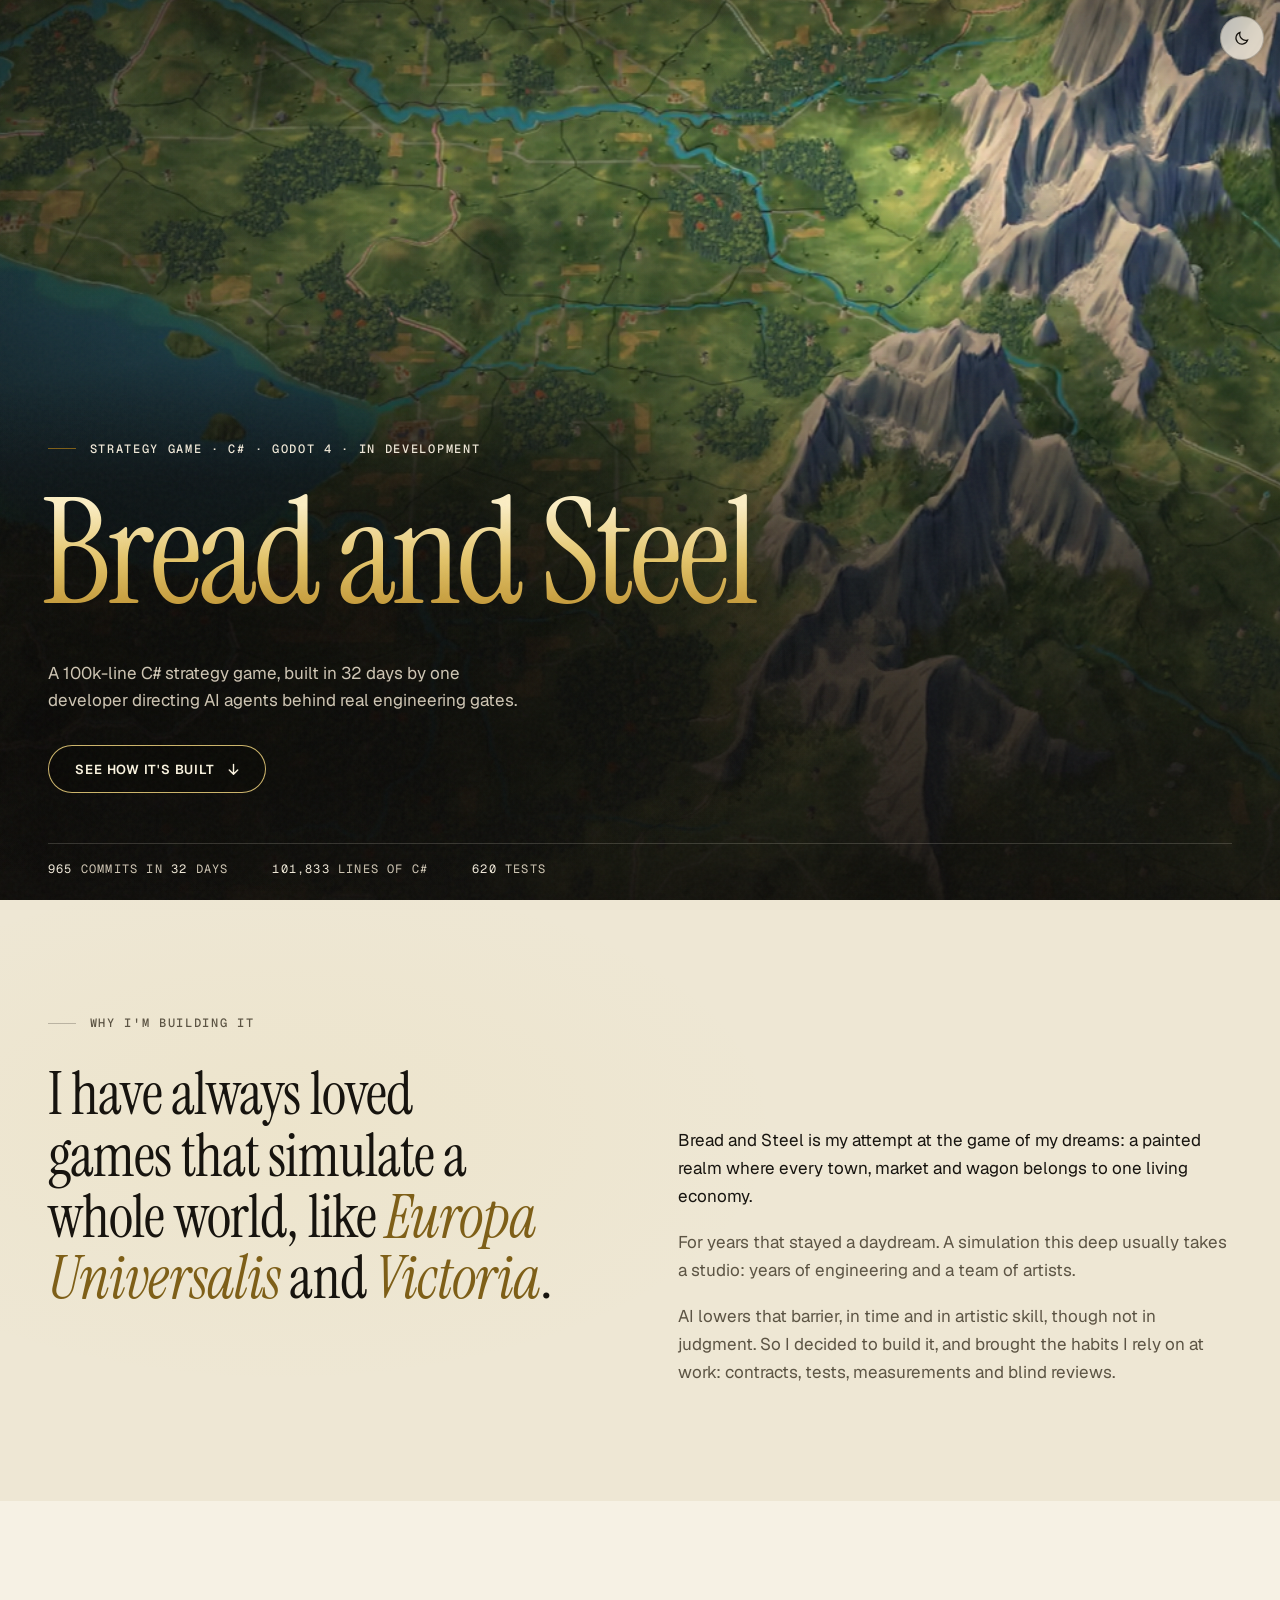
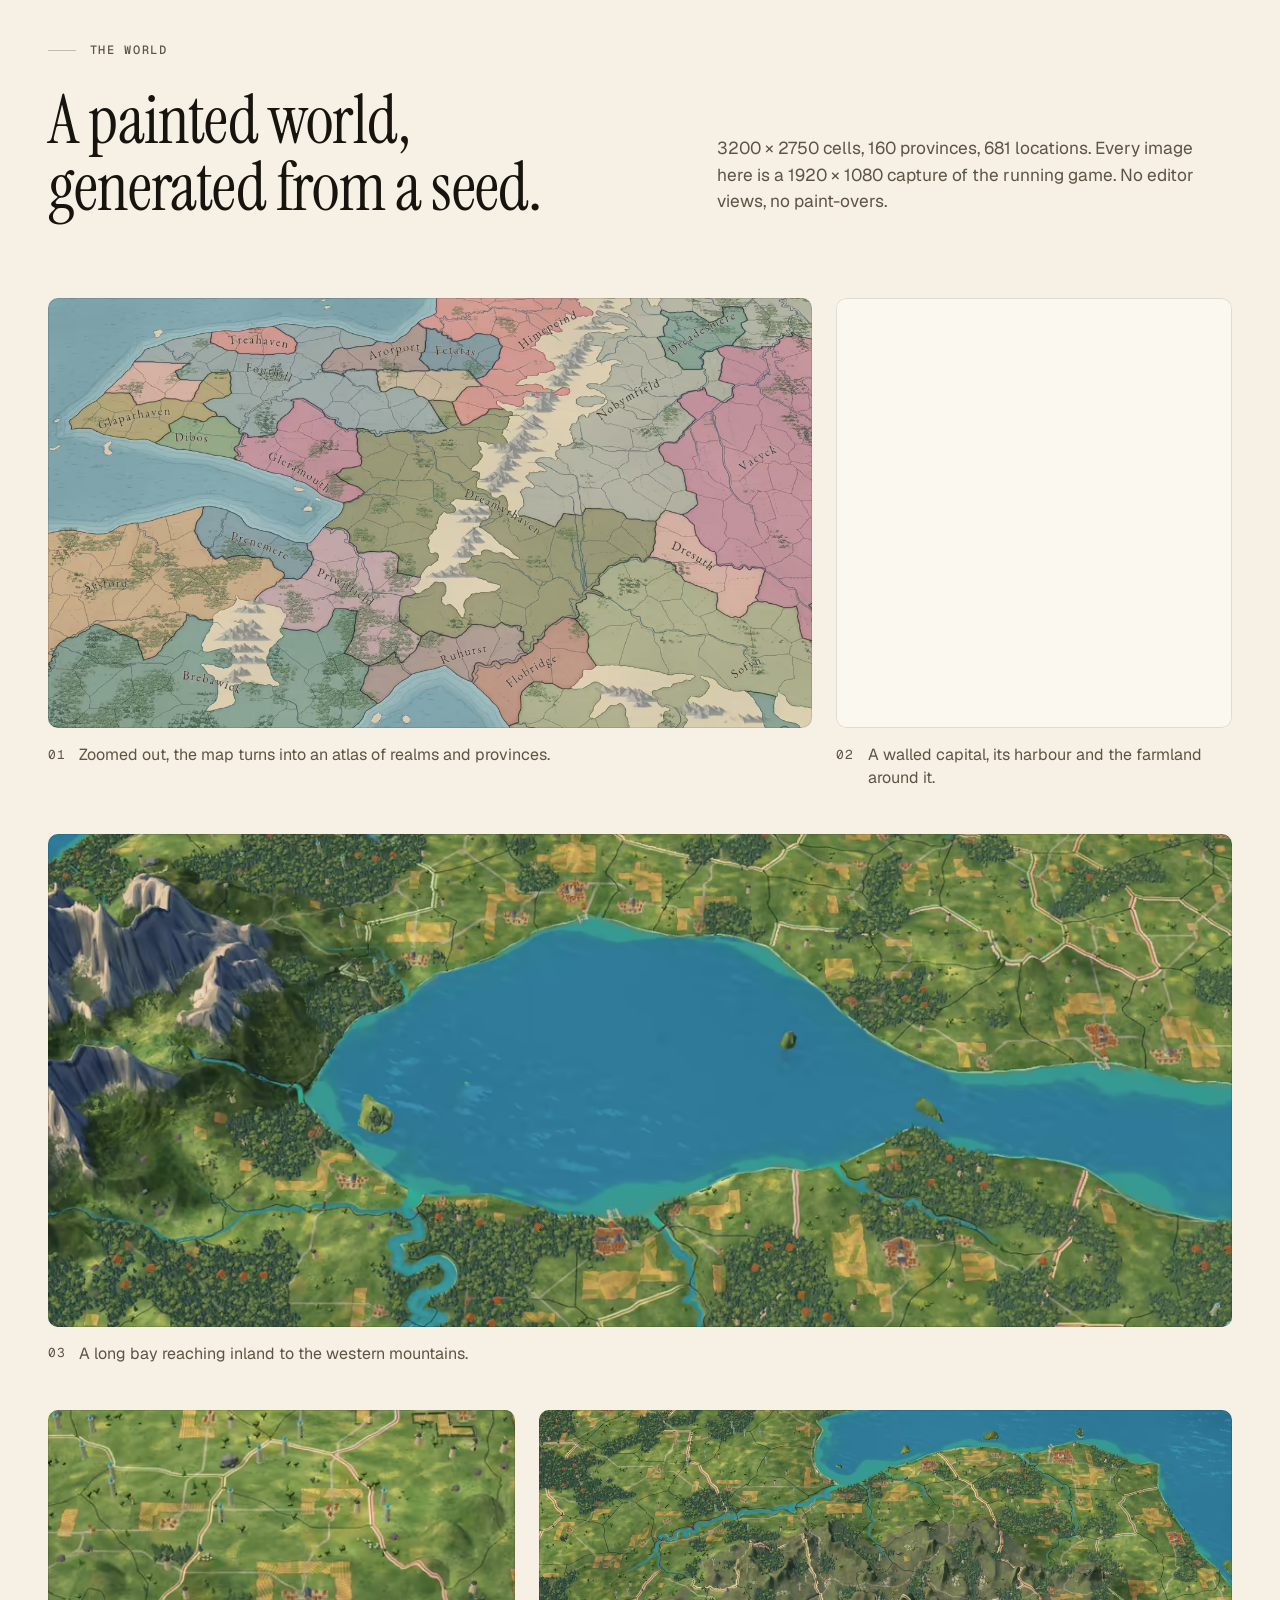
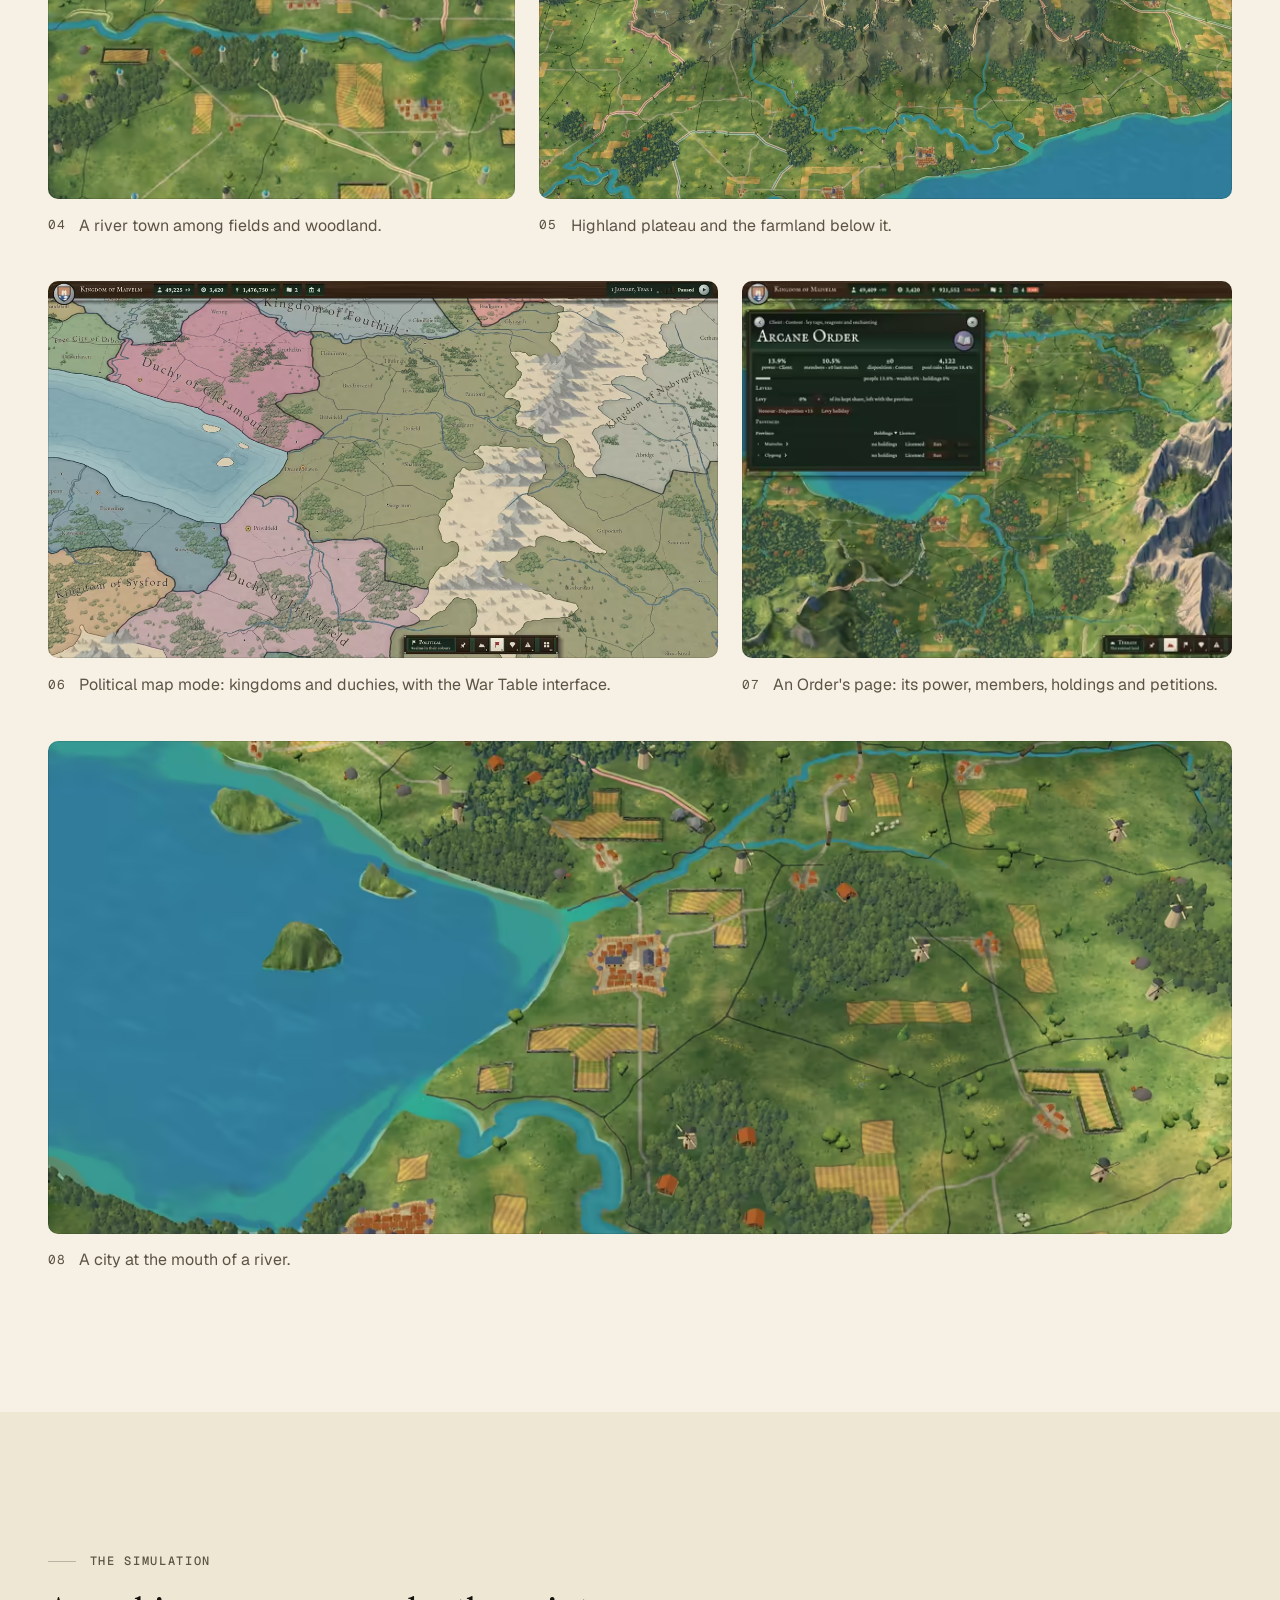
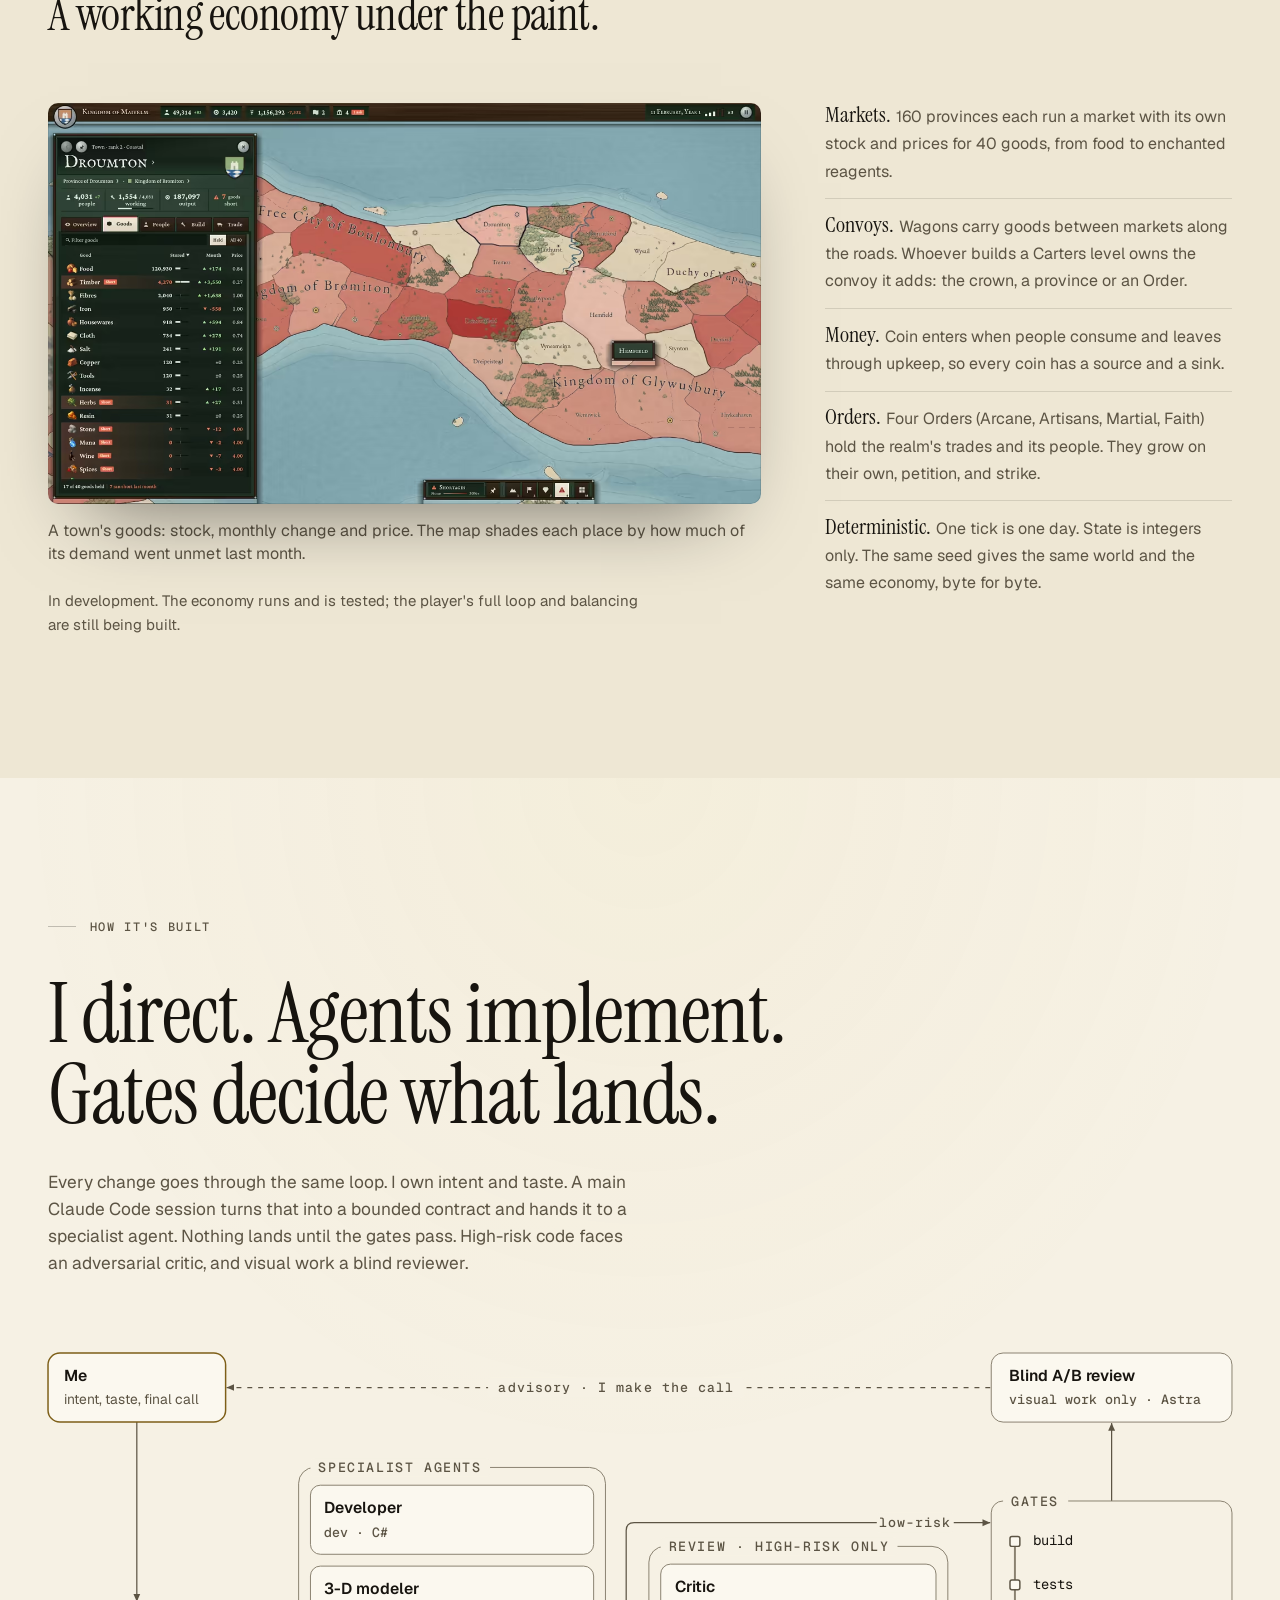
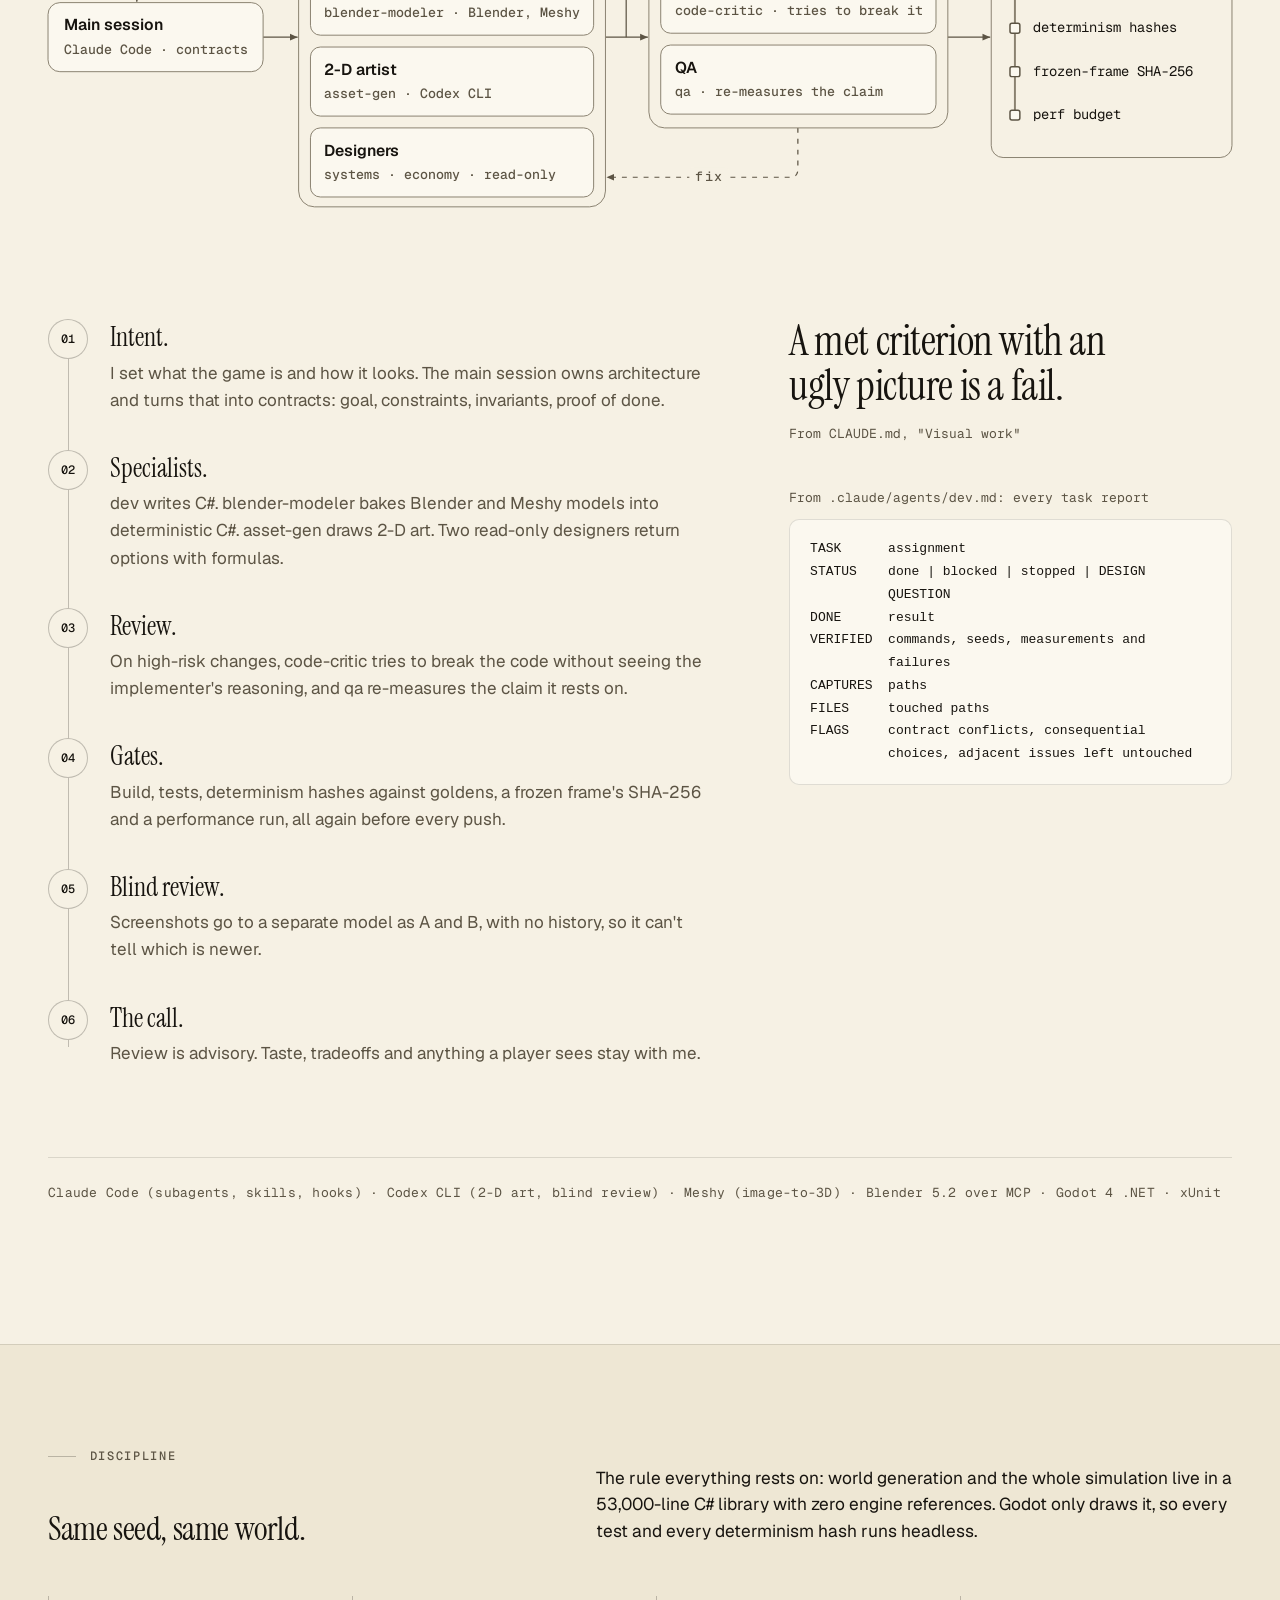
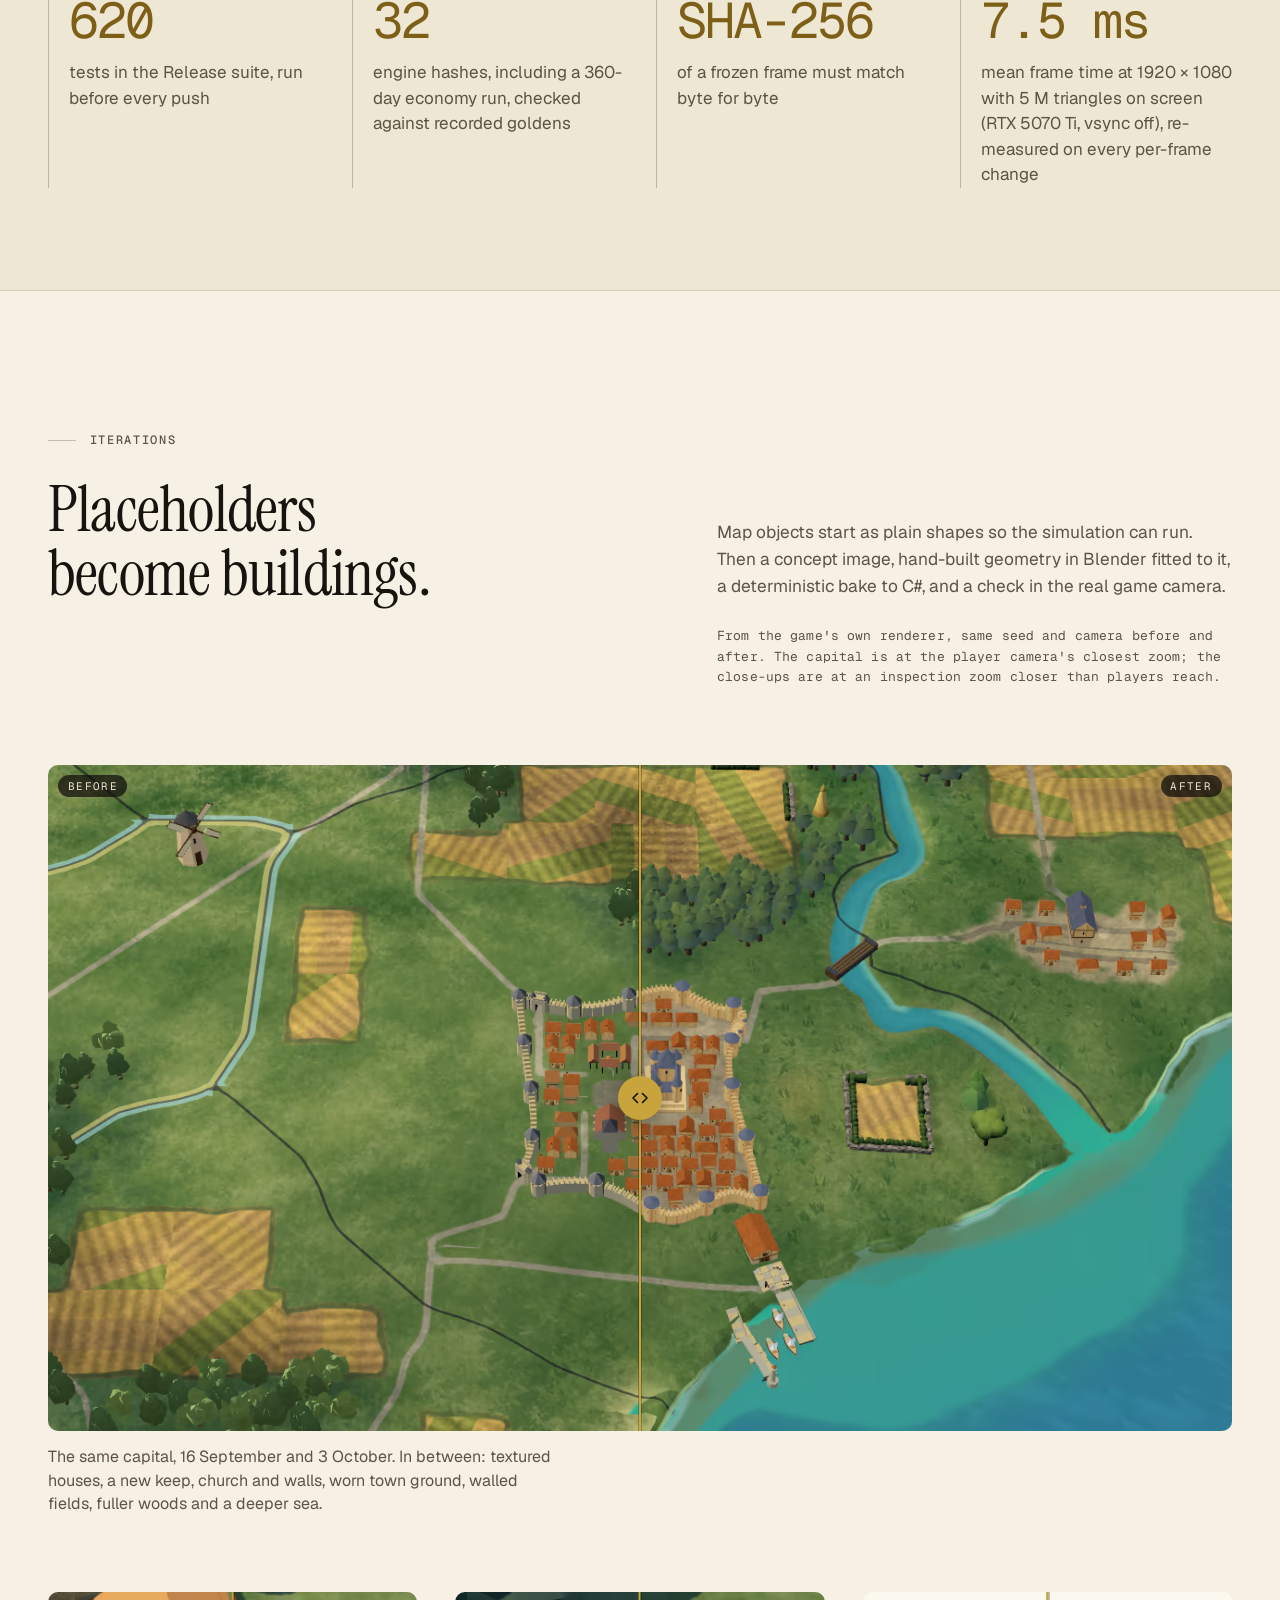
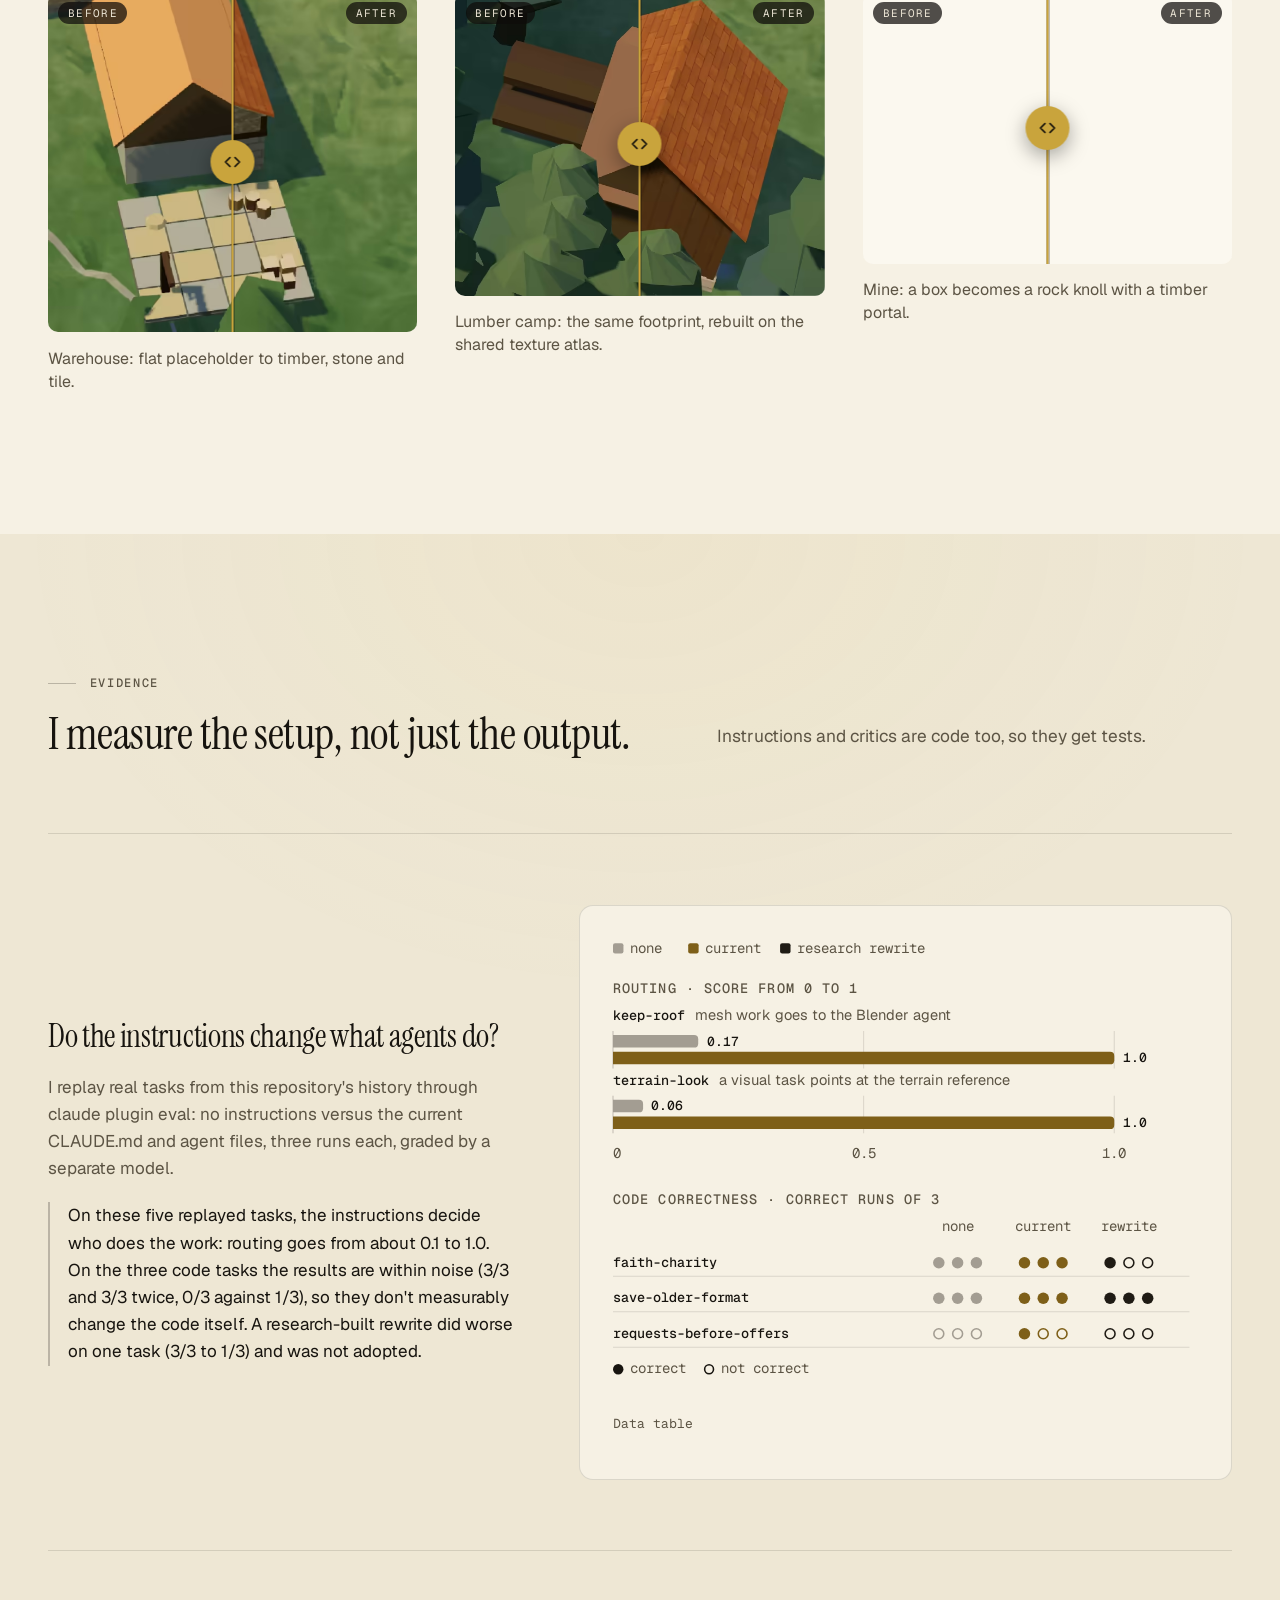
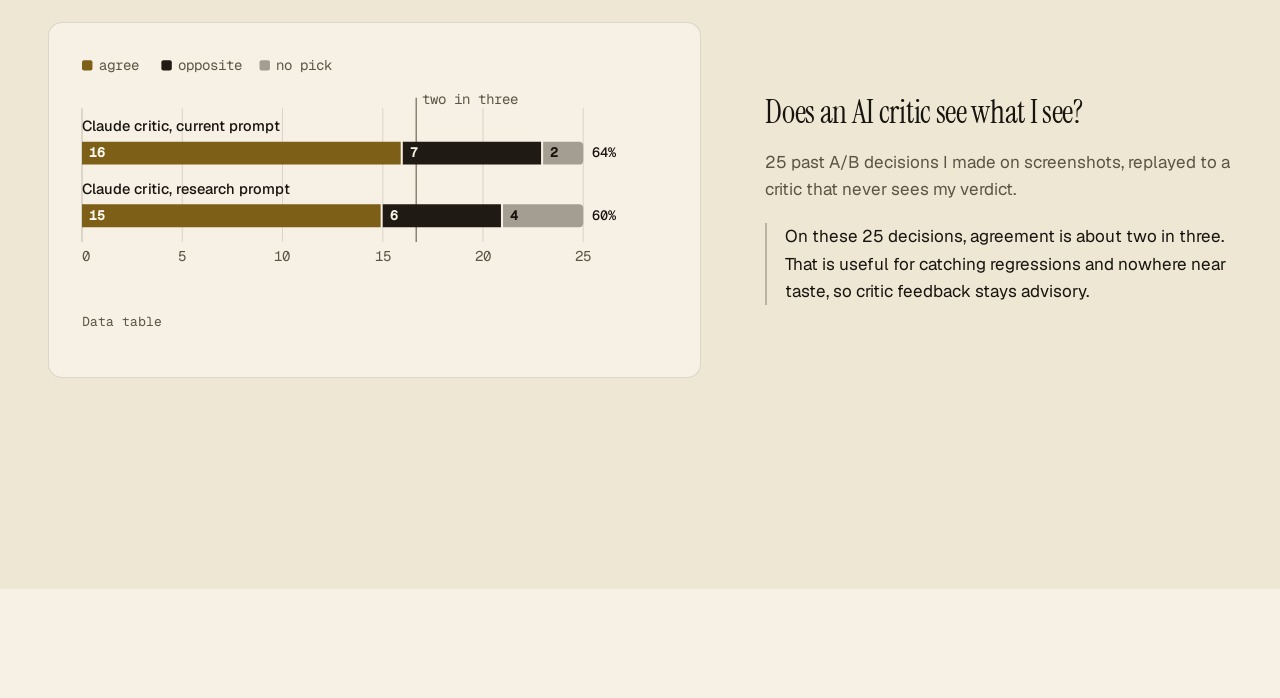
==== commit 687eeea1: "Lead the iterations with the same capital, then and now" ====
--- a/bread-and-steel/index.html
+++ b/bread-and-steel/index.html
@@ -436,24 +436,45 @@
       <p class="eyebrow">ITERATIONS</p>
       <h2 id="ba-h" class="h2 h2-ba">Placeholders become buildings.</h2>
       <p class="lede">Map objects start as plain shapes so the simulation can run. Then a concept image, hand-built geometry in Blender fitted to it, a deterministic bake to C#, and a check in the real game camera.</p>
-      <p class="note mono">Close-ups from the game's own renderer at an inspection zoom closer than the player camera reaches. Same seed, same camera, before and after.</p>
+      <p class="note mono">From the game's own renderer, same seed and camera before and after. The capital is at the player camera's closest zoom; the close-ups are at an inspection zoom closer than players reach.</p>
     </div>
     <div class="ba-grid">
-      <figure class="ba-item ba-warehouse" data-reveal>
-        <div class="ba-pair" style="--ar:676/624" data-label="Warehouse">
+      <figure class="ba-item ba-town" data-reveal>
+        <div class="ba-pair" style="--ar:1280/720" data-label="The same capital">
           <div class="ba-side ba-before">
           <picture>
-            <source type="image/avif" srcset="img/warehouse_before-338.avif 338w, img/warehouse_before-676.avif 676w" sizes="(min-width: 900px) 46vw, 100vw">
-            <source type="image/webp" srcset="img/warehouse_before-338.webp 338w, img/warehouse_before-676.webp 676w" sizes="(min-width: 900px) 46vw, 100vw">
-            <img src="img/warehouse_before-676.jpg" srcset="img/warehouse_before-338.jpg 338w, img/warehouse_before-676.jpg 676w" sizes="(min-width: 900px) 46vw, 100vw" width="676" height="624" loading="lazy" decoding="async" alt="Warehouse, before">
+            <source type="image/avif" srcset="img/town_before-640.avif 640w, img/town_before-1280.avif 1280w" sizes="(min-width: 1320px) 1224px, 92vw">
+            <source type="image/webp" srcset="img/town_before-640.webp 640w, img/town_before-1280.webp 1280w" sizes="(min-width: 1320px) 1224px, 92vw">
+            <img src="img/town_before-1280.jpg" srcset="img/town_before-640.jpg 640w, img/town_before-1280.jpg 1280w" sizes="(min-width: 1320px) 1224px, 92vw" width="1280" height="720" loading="lazy" decoding="async" alt="The same capital and its harbour, before">
           </picture>
           <span class="ba-tag mono">Before</span>
           </div>
           <div class="ba-side ba-after">
           <picture>
-            <source type="image/avif" srcset="img/warehouse_after-338.avif 338w, img/warehouse_after-676.avif 676w" sizes="(min-width: 900px) 46vw, 100vw">
-            <source type="image/webp" srcset="img/warehouse_after-338.webp 338w, img/warehouse_after-676.webp 676w" sizes="(min-width: 900px) 46vw, 100vw">
-            <img src="img/warehouse_after-676.jpg" srcset="img/warehouse_after-338.jpg 338w, img/warehouse_after-676.jpg 676w" sizes="(min-width: 900px) 46vw, 100vw" width="676" height="624" loading="lazy" decoding="async" alt="Warehouse, after">
+            <source type="image/avif" srcset="img/town_after-640.avif 640w, img/town_after-1280.avif 1280w" sizes="(min-width: 1320px) 1224px, 92vw">
+            <source type="image/webp" srcset="img/town_after-640.webp 640w, img/town_after-1280.webp 1280w" sizes="(min-width: 1320px) 1224px, 92vw">
+            <img src="img/town_after-1280.jpg" srcset="img/town_after-640.jpg 640w, img/town_after-1280.jpg 1280w" sizes="(min-width: 1320px) 1224px, 92vw" width="1280" height="720" loading="lazy" decoding="async" alt="The same capital and its harbour, after">
+          </picture>
+          <span class="ba-tag mono">After</span>
+          </div>
+        </div>
+        <figcaption class="caption">The same capital, 16 September and 3 October. In between: textured houses, a new keep, church and walls, worn town ground, walled fields, fuller woods and a deeper sea.</figcaption>
+      </figure>
+      <figure class="ba-item ba-warehouse" data-reveal>
+        <div class="ba-pair" style="--ar:676/624" data-label="Warehouse">
+          <div class="ba-side ba-before">
+          <picture>
+            <source type="image/avif" srcset="img/warehouse_before-338.avif 338w, img/warehouse_before-676.avif 676w" sizes="(min-width: 900px) 30vw, 100vw">
+            <source type="image/webp" srcset="img/warehouse_before-338.webp 338w, img/warehouse_before-676.webp 676w" sizes="(min-width: 900px) 30vw, 100vw">
+            <img src="img/warehouse_before-676.jpg" srcset="img/warehouse_before-338.jpg 338w, img/warehouse_before-676.jpg 676w" sizes="(min-width: 900px) 30vw, 100vw" width="676" height="624" loading="lazy" decoding="async" alt="Warehouse, before">
+          </picture>
+          <span class="ba-tag mono">Before</span>
+          </div>
+          <div class="ba-side ba-after">
+          <picture>
+            <source type="image/avif" srcset="img/warehouse_after-338.avif 338w, img/warehouse_after-676.avif 676w" sizes="(min-width: 900px) 30vw, 100vw">
+            <source type="image/webp" srcset="img/warehouse_after-338.webp 338w, img/warehouse_after-676.webp 676w" sizes="(min-width: 900px) 30vw, 100vw">
+            <img src="img/warehouse_after-676.jpg" srcset="img/warehouse_after-338.jpg 338w, img/warehouse_after-676.jpg 676w" sizes="(min-width: 900px) 30vw, 100vw" width="676" height="624" loading="lazy" decoding="async" alt="Warehouse, after">
           </picture>
           <span class="ba-tag mono">After</span>
           </div>
@@ -464,17 +485,17 @@
         <div class="ba-pair" style="--ar:680/560" data-label="Lumber camp">
           <div class="ba-side ba-before">
           <picture>
-            <source type="image/avif" srcset="img/lumber_before-340.avif 340w, img/lumber_before-680.avif 680w" sizes="(min-width: 900px) 46vw, 100vw">
-            <source type="image/webp" srcset="img/lumber_before-340.webp 340w, img/lumber_before-680.webp 680w" sizes="(min-width: 900px) 46vw, 100vw">
-            <img src="img/lumber_before-680.jpg" srcset="img/lumber_before-340.jpg 340w, img/lumber_before-680.jpg 680w" sizes="(min-width: 900px) 46vw, 100vw" width="680" height="560" loading="lazy" decoding="async" alt="Lumber camp, before">
+            <source type="image/avif" srcset="img/lumber_before-340.avif 340w, img/lumber_before-680.avif 680w" sizes="(min-width: 900px) 30vw, 100vw">
+            <source type="image/webp" srcset="img/lumber_before-340.webp 340w, img/lumber_before-680.webp 680w" sizes="(min-width: 900px) 30vw, 100vw">
+            <img src="img/lumber_before-680.jpg" srcset="img/lumber_before-340.jpg 340w, img/lumber_before-680.jpg 680w" sizes="(min-width: 900px) 30vw, 100vw" width="680" height="560" loading="lazy" decoding="async" alt="Lumber camp, before">
           </picture>
           <span class="ba-tag mono">Before</span>
           </div>
           <div class="ba-side ba-after">
           <picture>
-            <source type="image/avif" srcset="img/lumber_after-340.avif 340w, img/lumber_after-680.avif 680w" sizes="(min-width: 900px) 46vw, 100vw">
-            <source type="image/webp" srcset="img/lumber_after-340.webp 340w, img/lumber_after-680.webp 680w" sizes="(min-width: 900px) 46vw, 100vw">
-            <img src="img/lumber_after-680.jpg" srcset="img/lumber_after-340.jpg 340w, img/lumber_after-680.jpg 680w" sizes="(min-width: 900px) 46vw, 100vw" width="680" height="560" loading="lazy" decoding="async" alt="Lumber camp, after">
+            <source type="image/avif" srcset="img/lumber_after-340.avif 340w, img/lumber_after-680.avif 680w" sizes="(min-width: 900px) 30vw, 100vw">
+            <source type="image/webp" srcset="img/lumber_after-340.webp 340w, img/lumber_after-680.webp 680w" sizes="(min-width: 900px) 30vw, 100vw">
+            <img src="img/lumber_after-680.jpg" srcset="img/lumber_after-340.jpg 340w, img/lumber_after-680.jpg 680w" sizes="(min-width: 900px) 30vw, 100vw" width="680" height="560" loading="lazy" decoding="async" alt="Lumber camp, after">
           </picture>
           <span class="ba-tag mono">After</span>
           </div>
@@ -485,43 +506,22 @@
         <div class="ba-pair" style="--ar:760/560" data-label="Mine">
           <div class="ba-side ba-before">
           <picture>
-            <source type="image/avif" srcset="img/mine_before-380.avif 380w, img/mine_before-760.avif 760w" sizes="(min-width: 900px) 46vw, 100vw">
-            <source type="image/webp" srcset="img/mine_before-380.webp 380w, img/mine_before-760.webp 760w" sizes="(min-width: 900px) 46vw, 100vw">
-            <img src="img/mine_before-760.jpg" srcset="img/mine_before-380.jpg 380w, img/mine_before-760.jpg 760w" sizes="(min-width: 900px) 46vw, 100vw" width="760" height="560" loading="lazy" decoding="async" alt="Mine, before">
+            <source type="image/avif" srcset="img/mine_before-380.avif 380w, img/mine_before-760.avif 760w" sizes="(min-width: 900px) 30vw, 100vw">
+            <source type="image/webp" srcset="img/mine_before-380.webp 380w, img/mine_before-760.webp 760w" sizes="(min-width: 900px) 30vw, 100vw">
+            <img src="img/mine_before-760.jpg" srcset="img/mine_before-380.jpg 380w, img/mine_before-760.jpg 760w" sizes="(min-width: 900px) 30vw, 100vw" width="760" height="560" loading="lazy" decoding="async" alt="Mine, before">
           </picture>
           <span class="ba-tag mono">Before</span>
           </div>
           <div class="ba-side ba-after">
           <picture>
-            <source type="image/avif" srcset="img/mine_after-380.avif 380w, img/mine_after-760.avif 760w" sizes="(min-width: 900px) 46vw, 100vw">
-            <source type="image/webp" srcset="img/mine_after-380.webp 380w, img/mine_after-760.webp 760w" sizes="(min-width: 900px) 46vw, 100vw">
-            <img src="img/mine_after-760.jpg" srcset="img/mine_after-380.jpg 380w, img/mine_after-760.jpg 760w" sizes="(min-width: 900px) 46vw, 100vw" width="760" height="560" loading="lazy" decoding="async" alt="Mine, after">
+            <source type="image/avif" srcset="img/mine_after-380.avif 380w, img/mine_after-760.avif 760w" sizes="(min-width: 900px) 30vw, 100vw">
+            <source type="image/webp" srcset="img/mine_after-380.webp 380w, img/mine_after-760.webp 760w" sizes="(min-width: 900px) 30vw, 100vw">
+            <img src="img/mine_after-760.jpg" srcset="img/mine_after-380.jpg 380w, img/mine_after-760.jpg 760w" sizes="(min-width: 900px) 30vw, 100vw" width="760" height="560" loading="lazy" decoding="async" alt="Mine, after">
           </picture>
           <span class="ba-tag mono">After</span>
           </div>
         </div>
         <figcaption class="caption">Mine: a box becomes a rock knoll with a timber portal.</figcaption>
-      </figure>
-      <figure class="ba-item ba-gate" data-reveal>
-        <div class="ba-pair" style="--ar:600/520" data-label="Town gate">
-          <div class="ba-side ba-before">
-          <picture>
-            <source type="image/avif" srcset="img/gate_before-300.avif 300w, img/gate_before-600.avif 600w" sizes="(min-width: 900px) 46vw, 100vw">
-            <source type="image/webp" srcset="img/gate_before-300.webp 300w, img/gate_before-600.webp 600w" sizes="(min-width: 900px) 46vw, 100vw">
-            <img src="img/gate_before-600.jpg" srcset="img/gate_before-300.jpg 300w, img/gate_before-600.jpg 600w" sizes="(min-width: 900px) 46vw, 100vw" width="600" height="520" loading="lazy" decoding="async" alt="Town gate, before">
-          </picture>
-          <span class="ba-tag mono">Before</span>
-          </div>
-          <div class="ba-side ba-after">
-          <picture>
-            <source type="image/avif" srcset="img/gate_after-300.avif 300w, img/gate_after-600.avif 600w" sizes="(min-width: 900px) 46vw, 100vw">
-            <source type="image/webp" srcset="img/gate_after-300.webp 300w, img/gate_after-600.webp 600w" sizes="(min-width: 900px) 46vw, 100vw">
-            <img src="img/gate_after-600.jpg" srcset="img/gate_after-300.jpg 300w, img/gate_after-600.jpg 600w" sizes="(min-width: 900px) 46vw, 100vw" width="600" height="520" loading="lazy" decoding="async" alt="Town gate, after">
-          </picture>
-          <span class="ba-tag mono">After</span>
-          </div>
-        </div>
-        <figcaption class="caption">Town gate: a black void becomes an open passage through the walls.</figcaption>
       </figure>
     </div>
   </div>
--- a/bread-and-steel/css/site.css
+++ b/bread-and-steel/css/site.css
@@ -358,10 +358,12 @@
   display: grid; grid-template-columns: repeat(12, minmax(0, 1fr)); gap: clamp(3rem, 6vw, 5rem) clamp(1.5rem, 3vw, 3rem);
   align-items: start;
 }
-.ba-warehouse { grid-column: 1 / 7; }
-.ba-lumber { grid-column: 8 / 13; margin-top: clamp(4rem, 12vw, 9rem); }
-.ba-mine { grid-column: 2 / 7; }
-.ba-gate { grid-column: 8 / 13; margin-top: clamp(-6rem, -4vw, -2rem); }
+.ba-town { grid-column: 1 / -1; }
+.ba-town .ba-pair:not(.is-slider) { grid-template-columns: minmax(0, 1fr); }
+/* The three close-up pairs share one row under the town. */
+.ba-warehouse { grid-column: 1 / 5; }
+.ba-lumber { grid-column: 5 / 9; }
+.ba-mine { grid-column: 9 / 13; }
 .ba-pair { display: grid; grid-template-columns: 1fr 1fr; gap: .5rem; }
 .ba-side { position: relative; overflow: hidden; border-radius: var(--radius); background: var(--surface); }
 .ba-side img { width: 100%; height: 100%; object-fit: cover; }
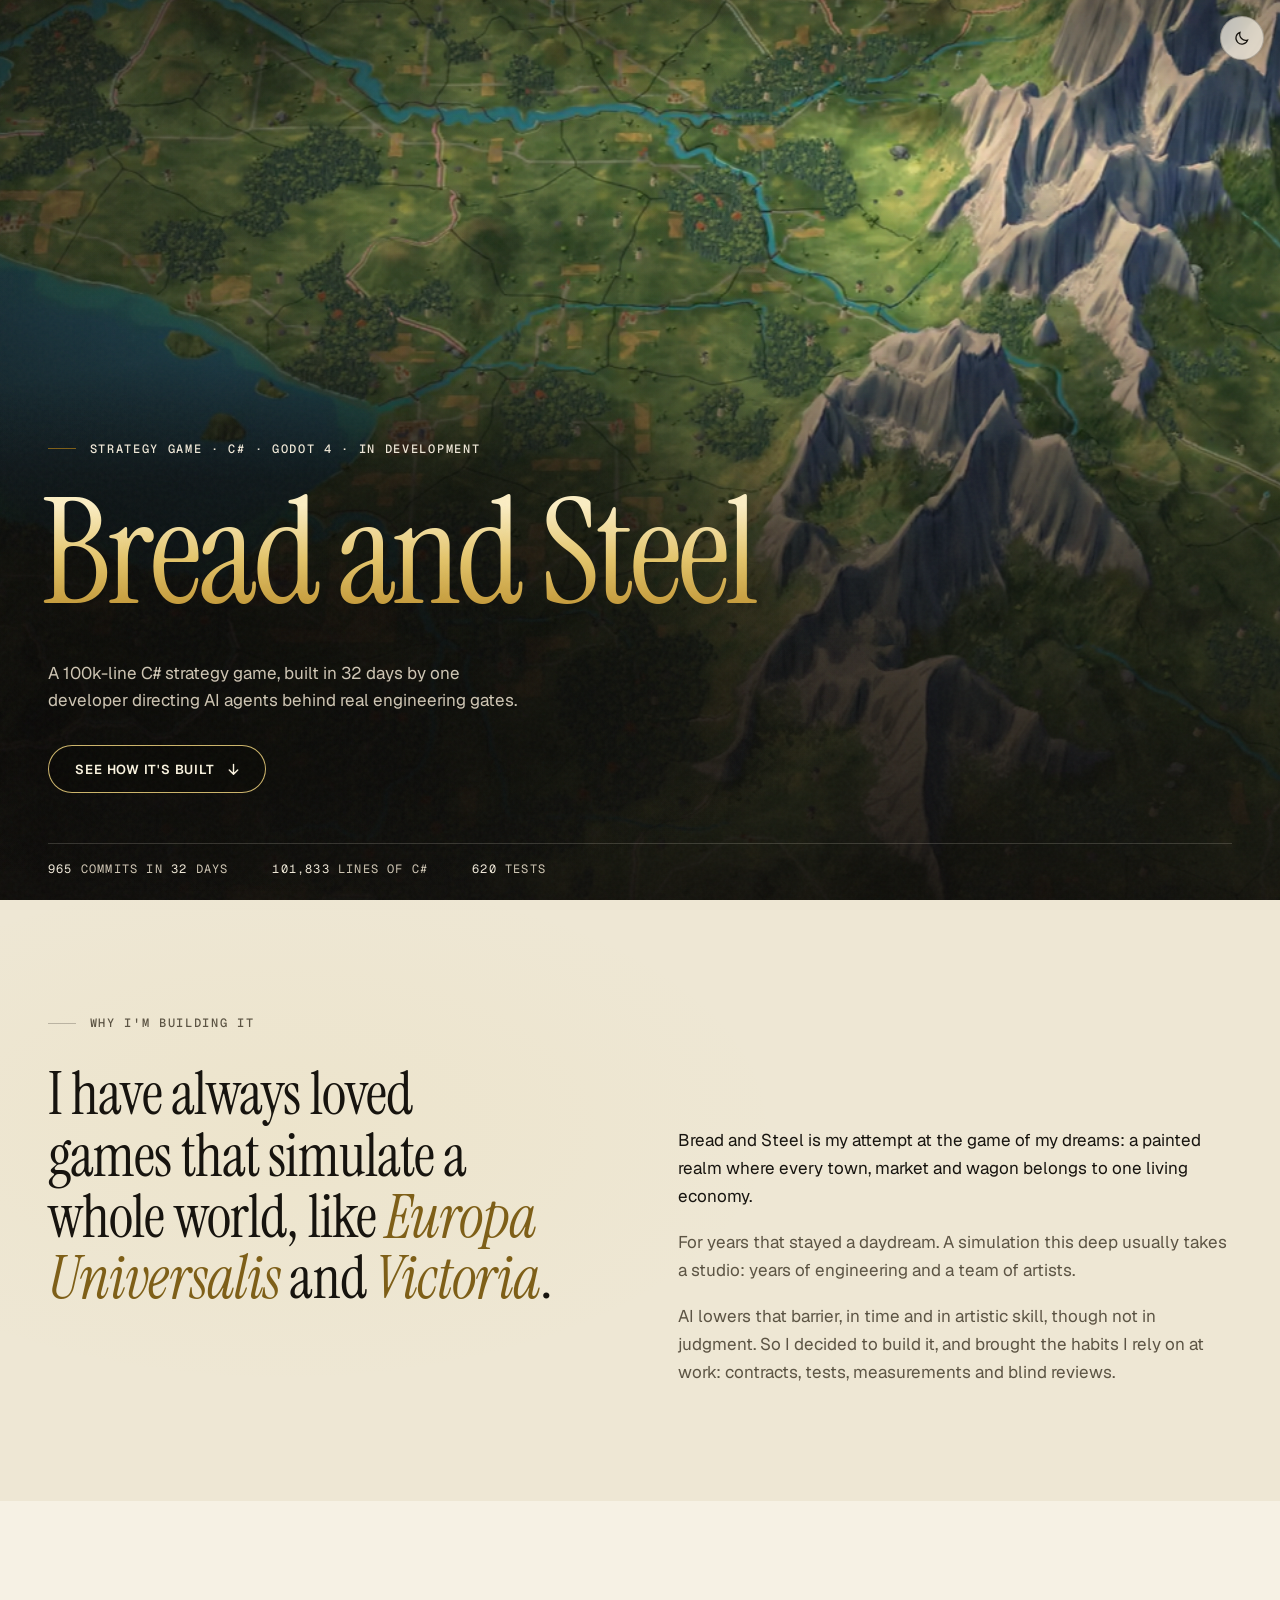
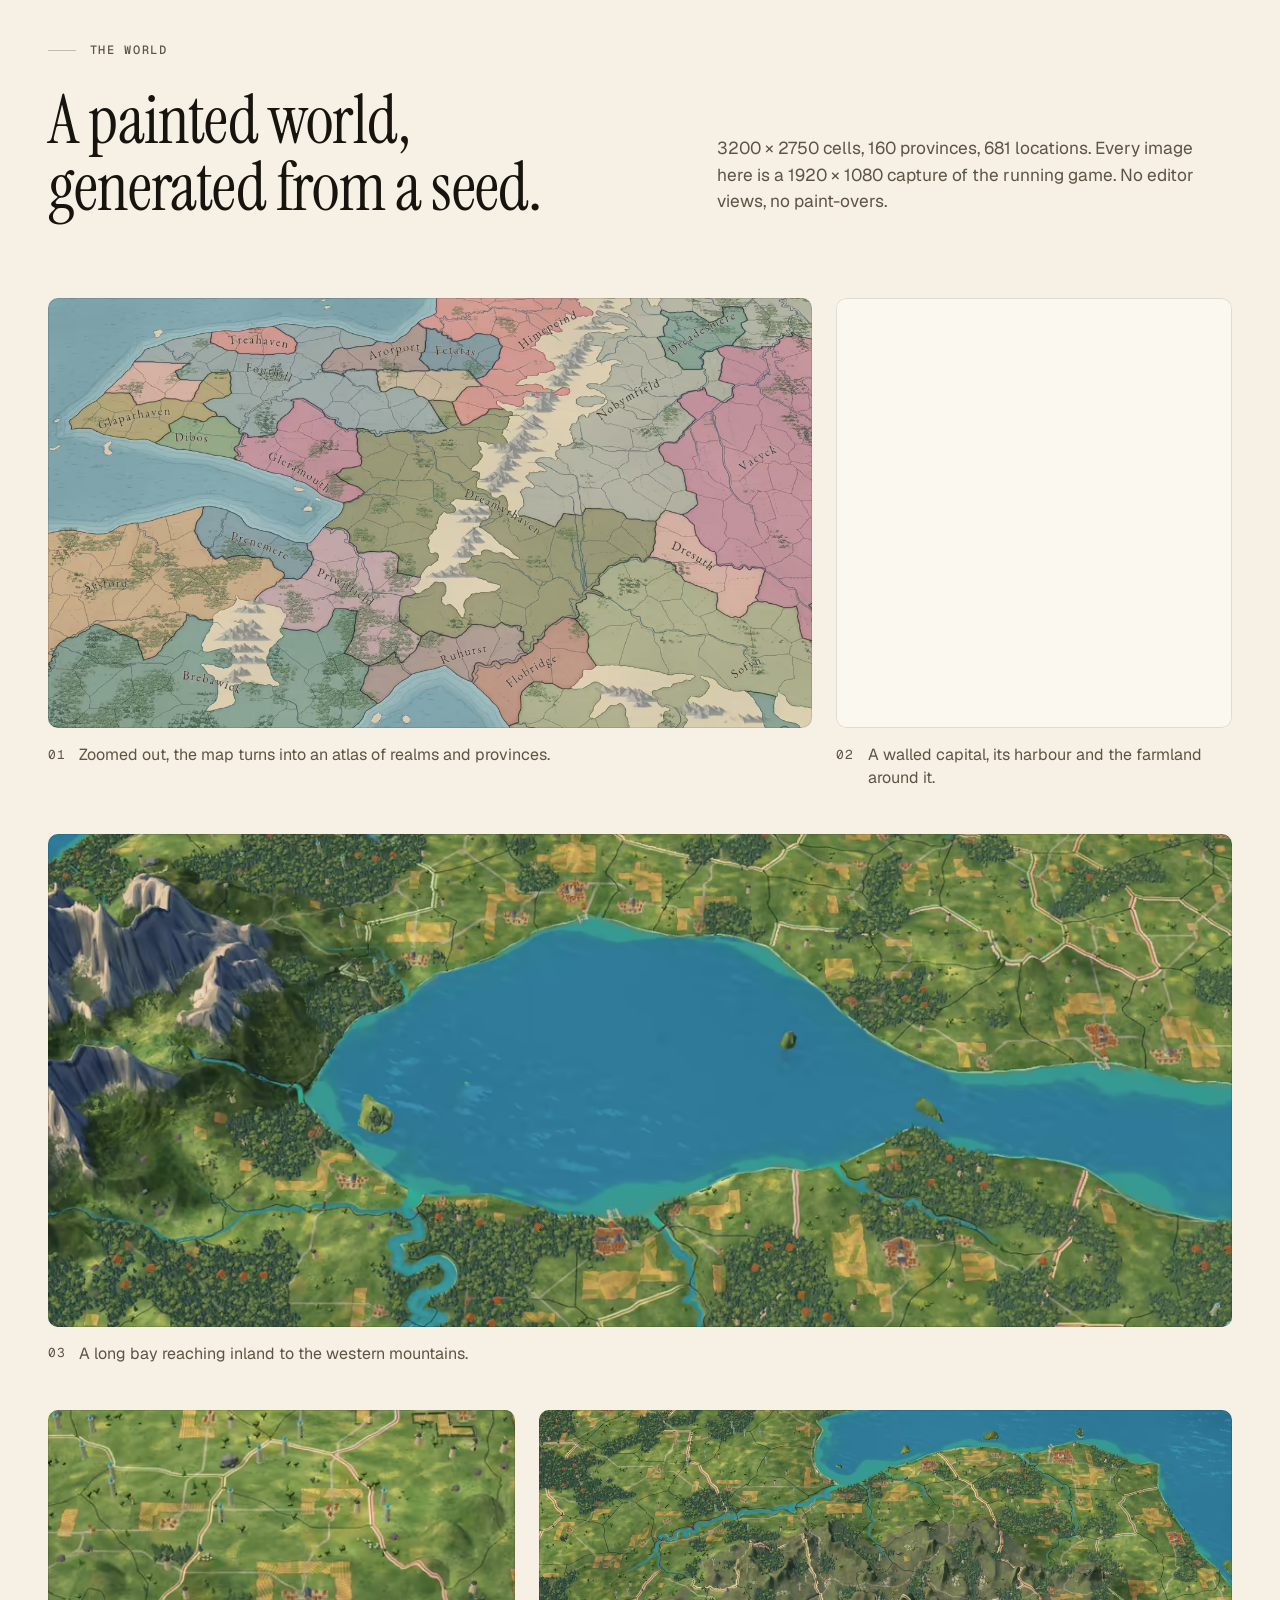
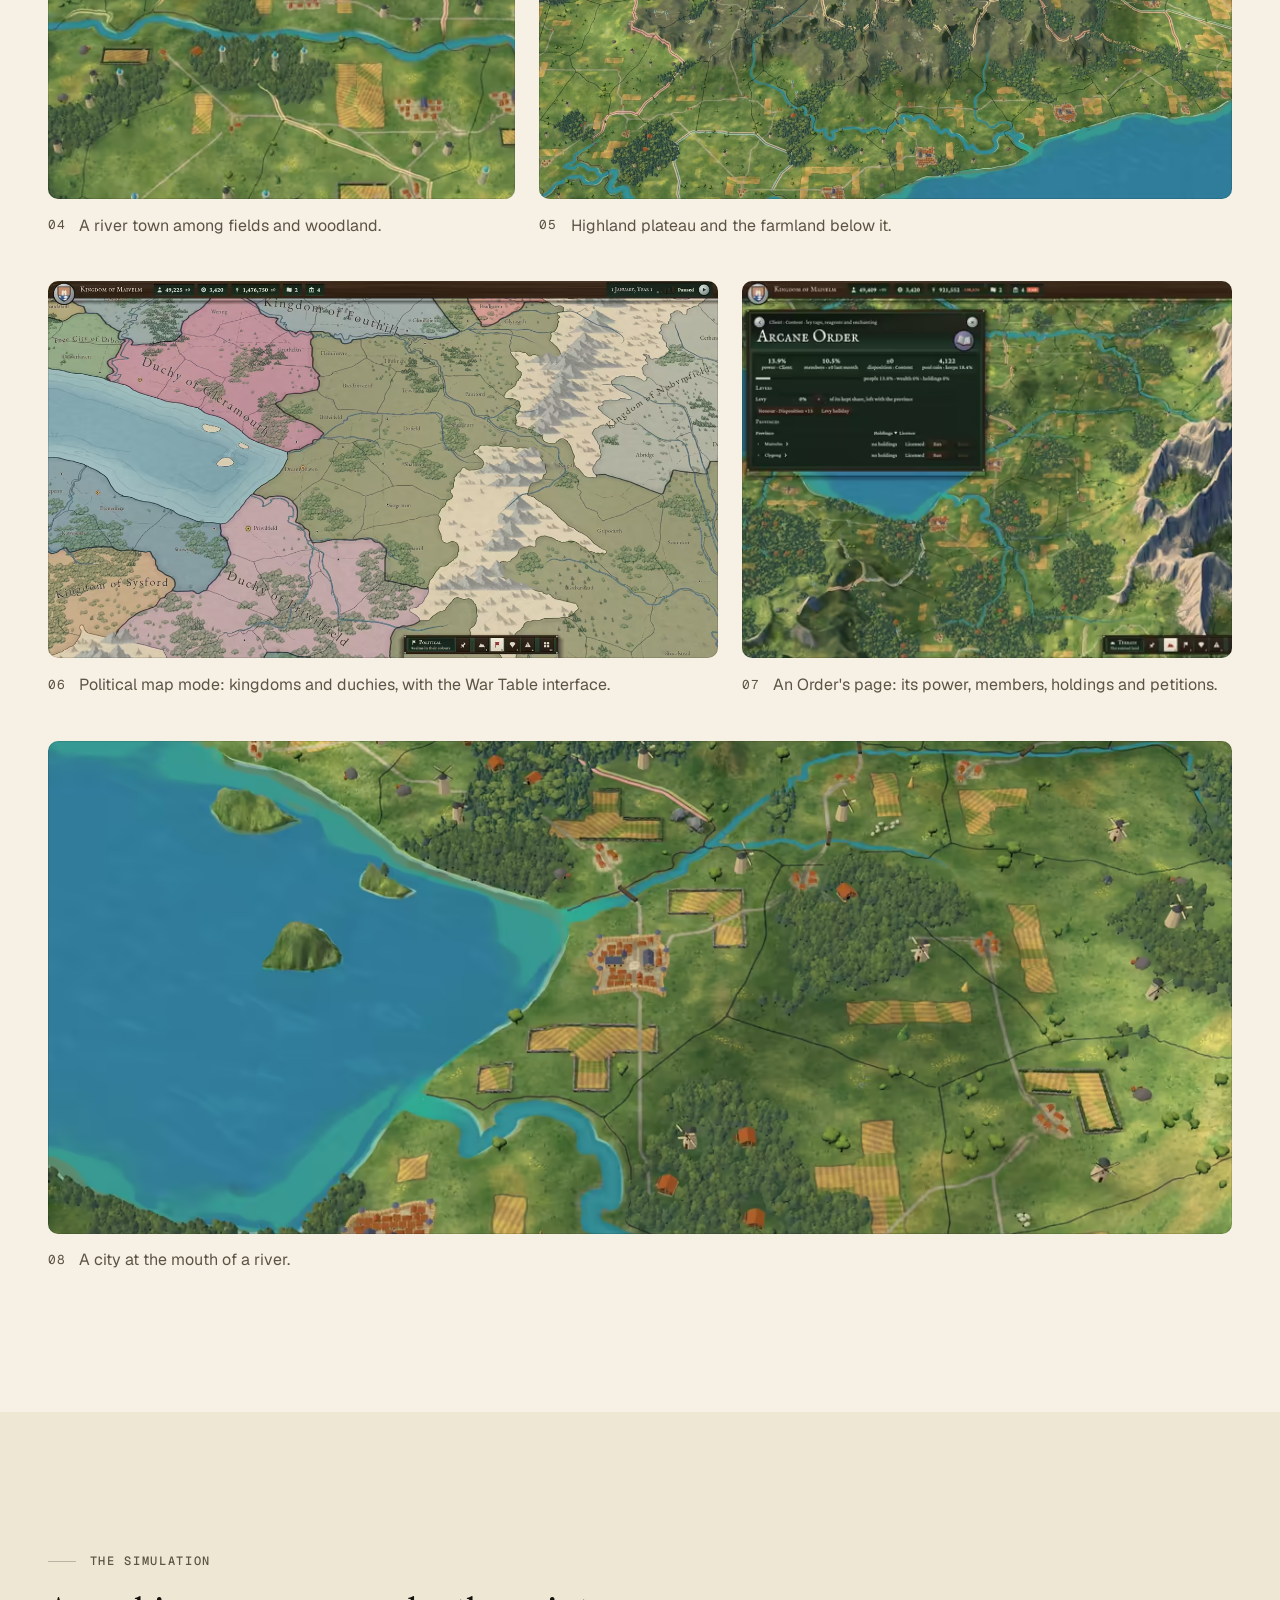
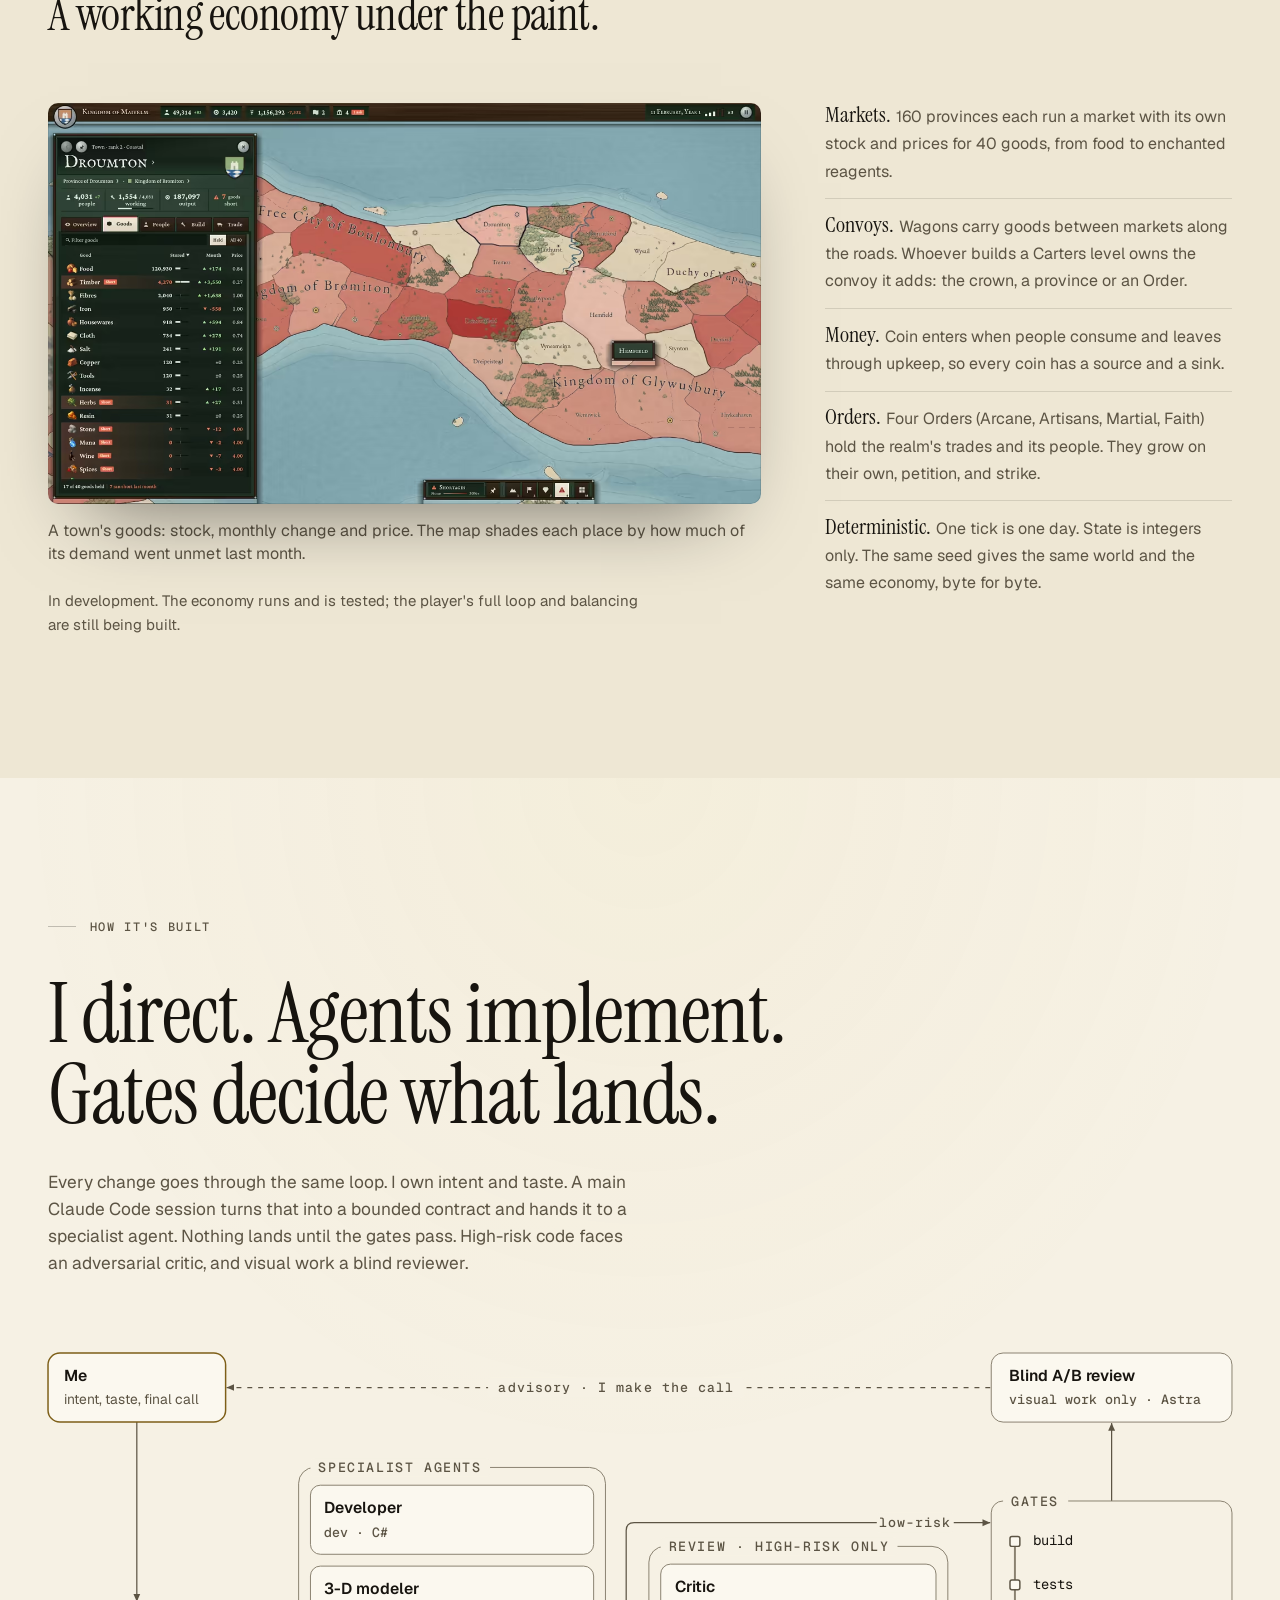
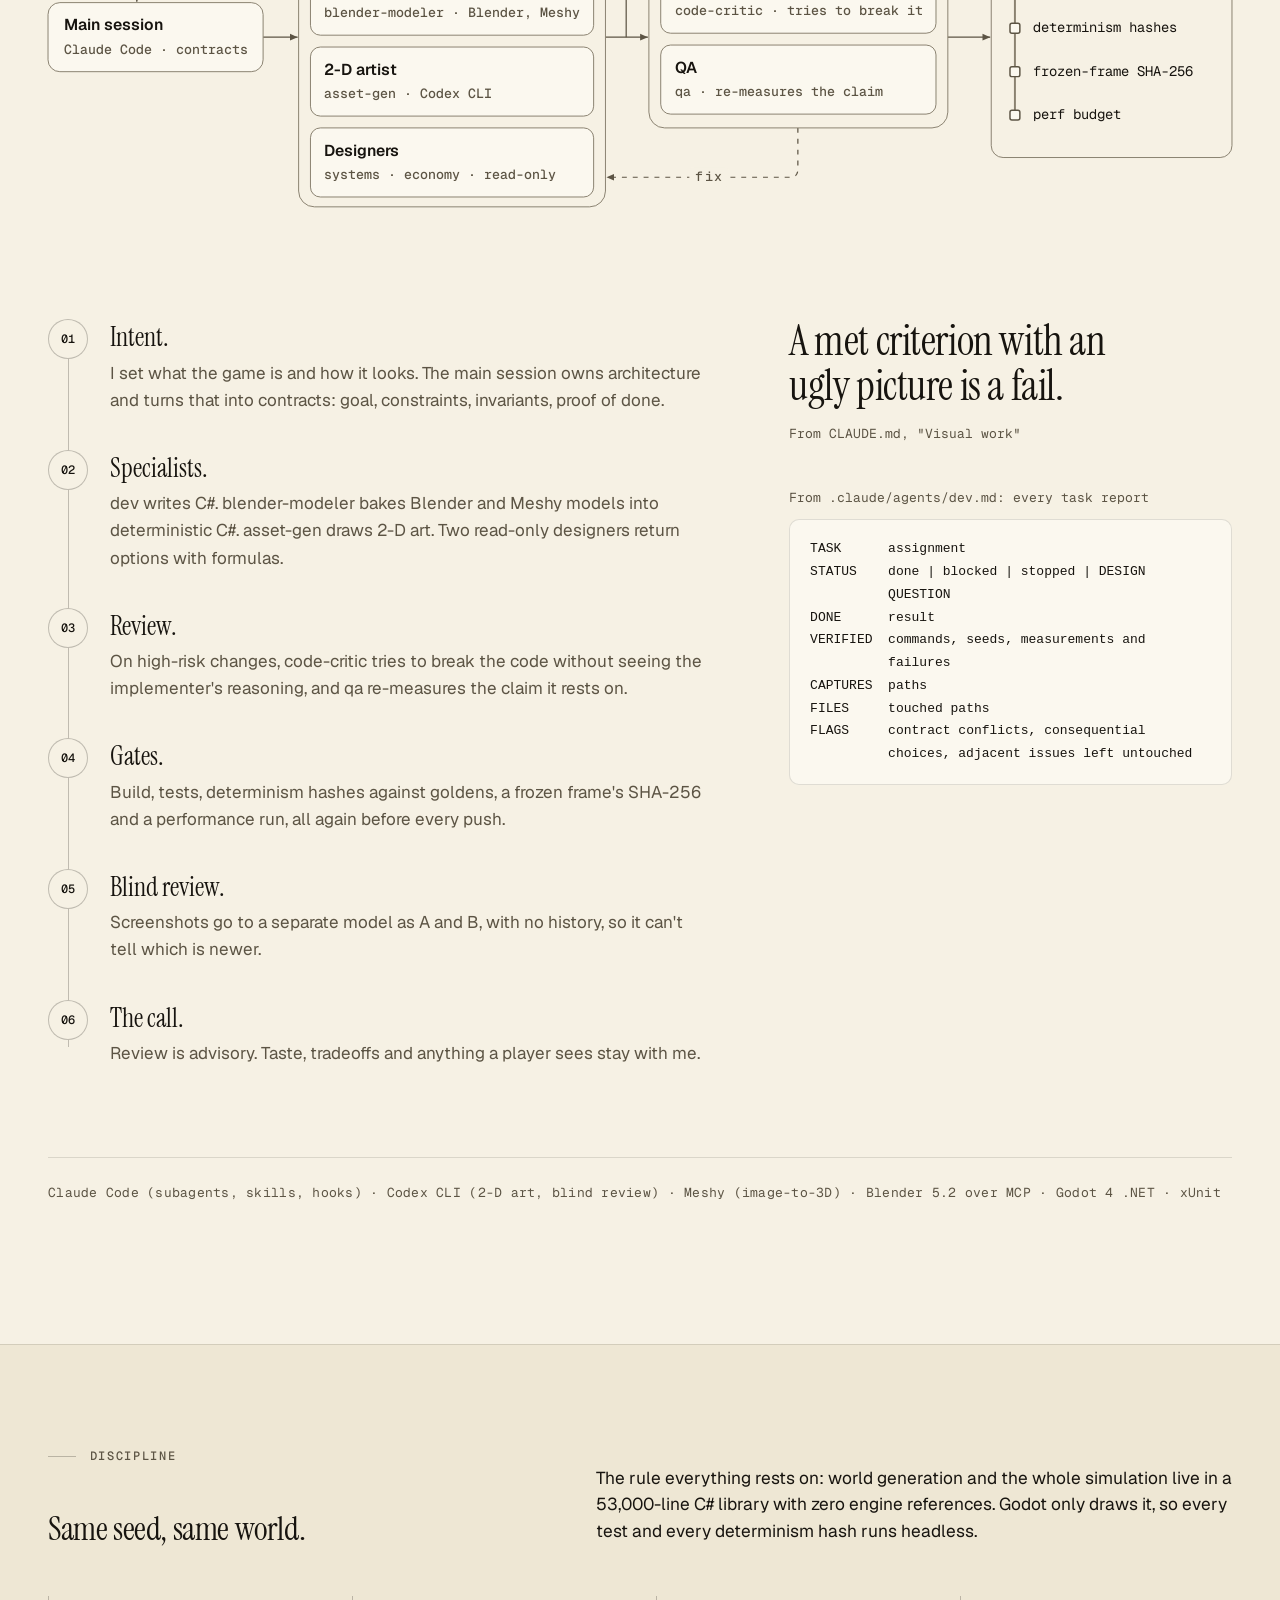
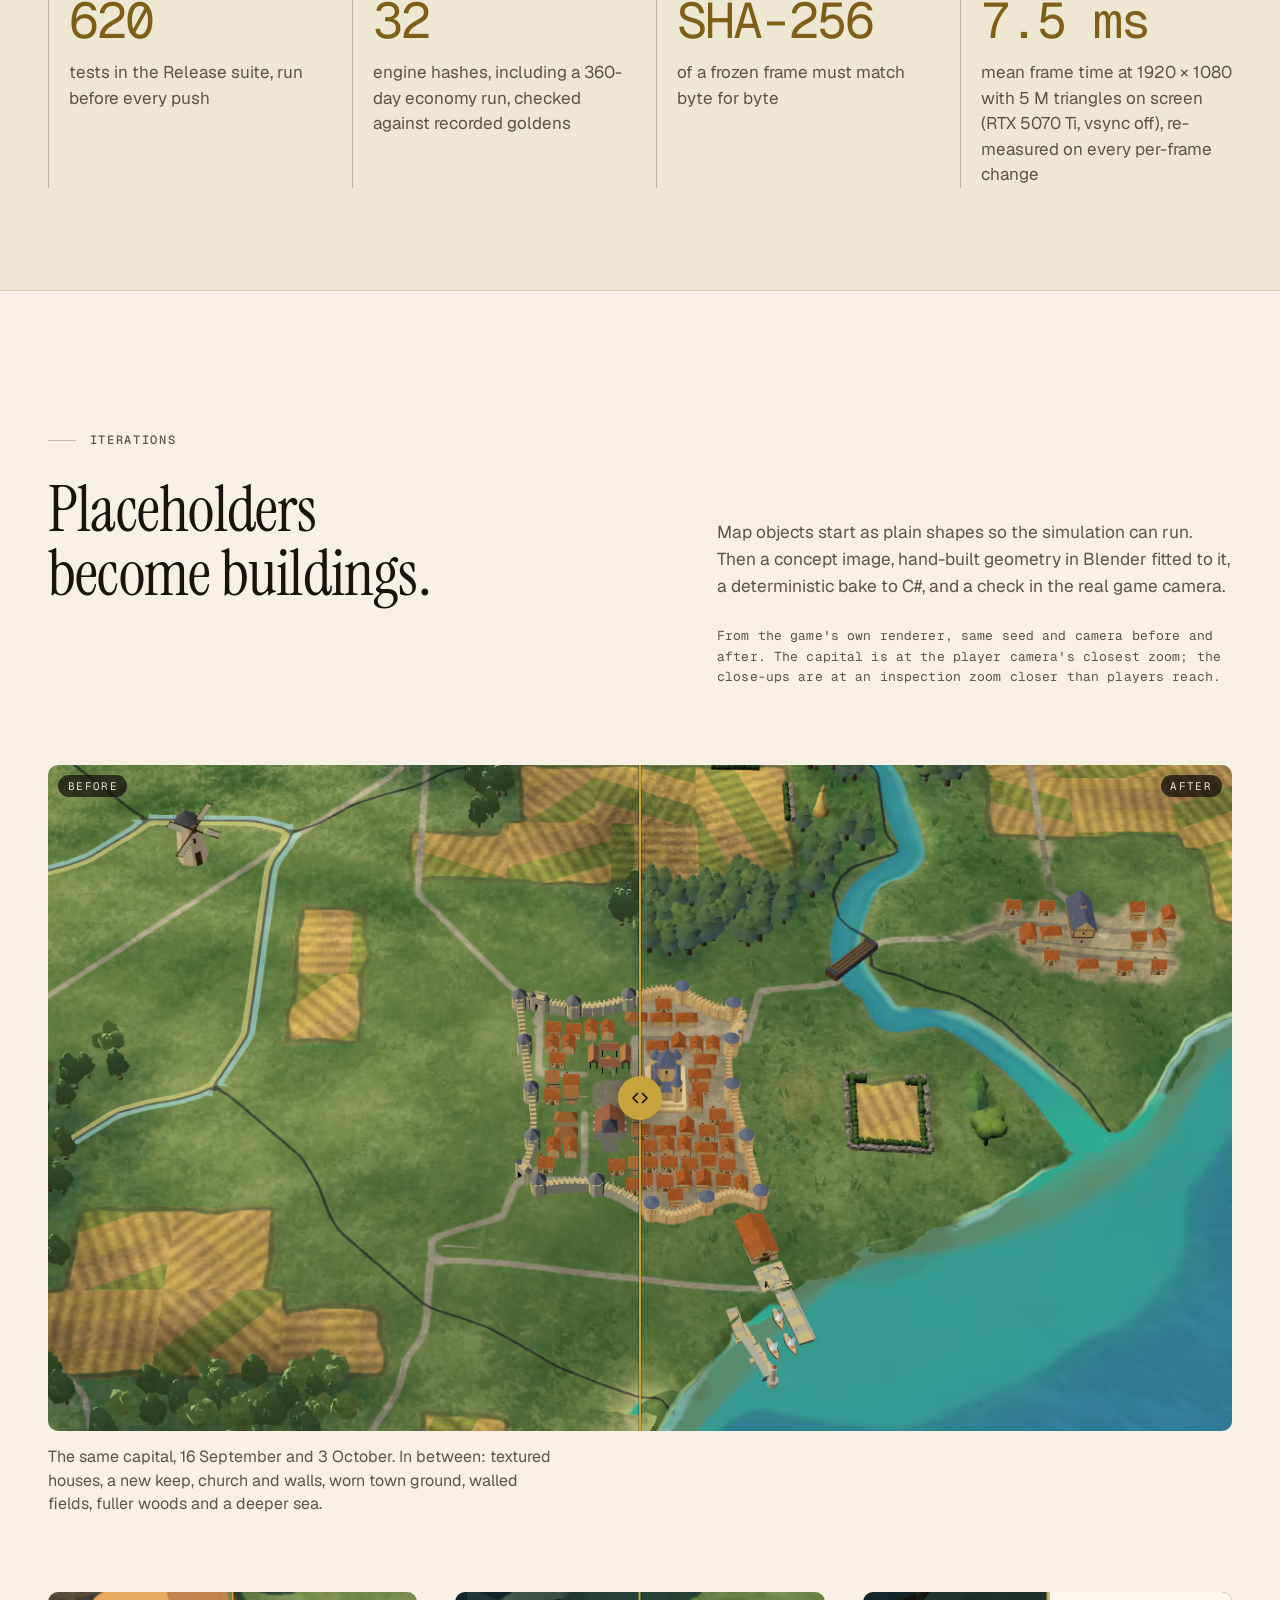
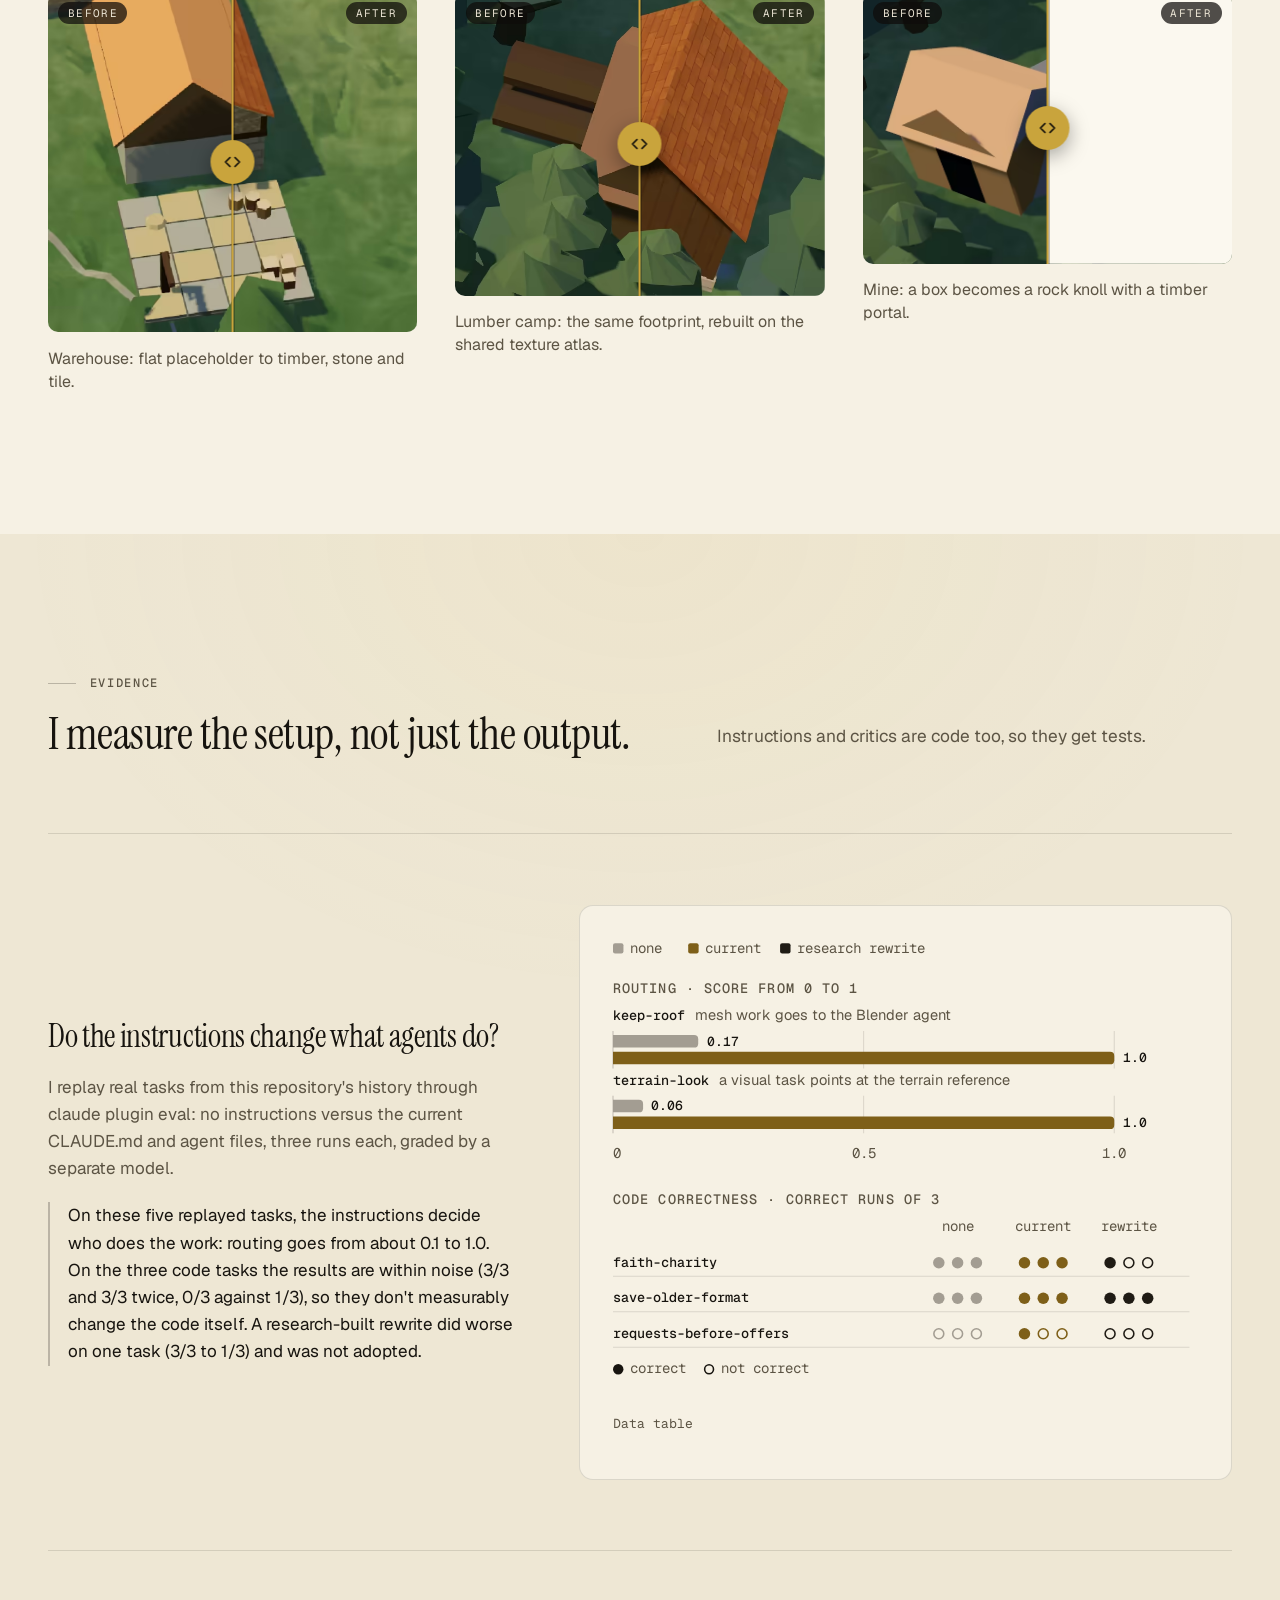
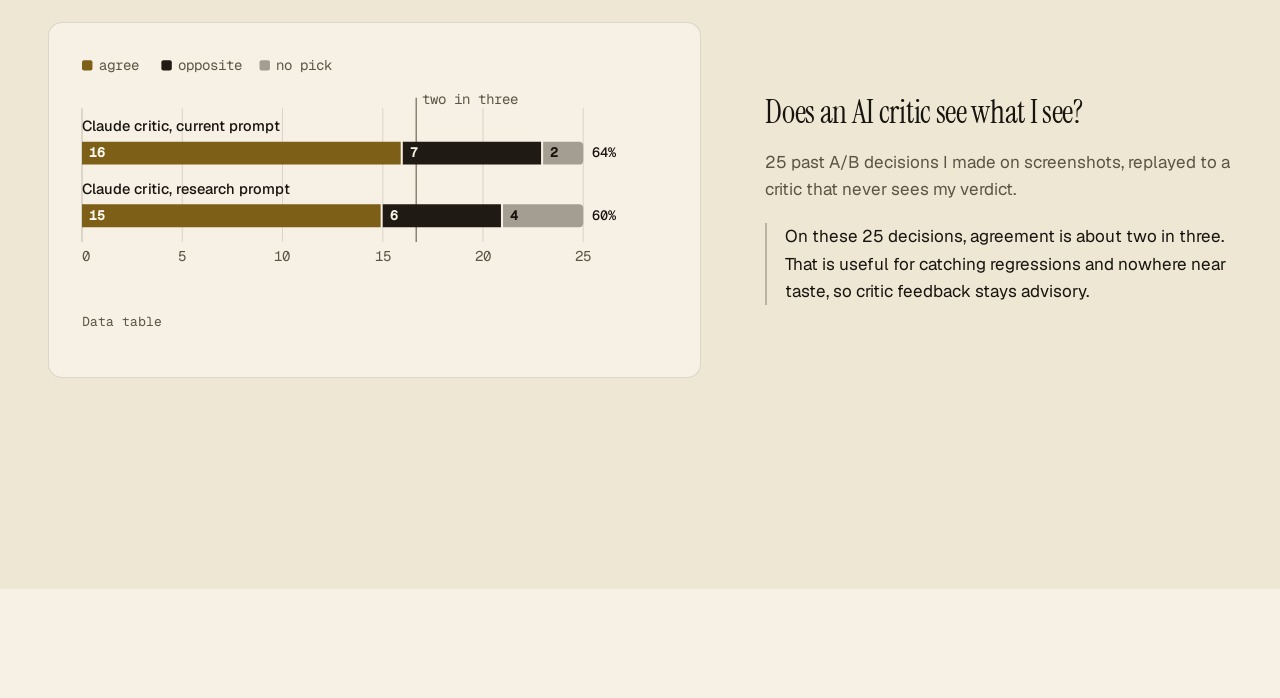
==== commit 147d9dc2: "Version CSS and JS URLs so returning visitors never mix old styles with new markup; add the crest fa" ====
--- a/bread-and-steel/index.html
+++ b/bread-and-steel/index.html
@@ -17,9 +17,11 @@
 <link rel="preload" href="fonts/instrument-serif-latin.woff2" as="font" type="font/woff2" crossorigin>
 <link rel="preload" href="fonts/geist-latin.woff2" as="font" type="font/woff2" crossorigin>
 <link rel="preload" as="image" type="image/avif" fetchpriority="high" imagesrcset="img/hero-640.avif 640w, img/hero-1280.avif 1280w, img/hero-1920.avif 1920w" imagesizes="100vw">
-<link rel="icon" href="data:,">
-<link rel="stylesheet" href="css/site.css">
-<script src="js/site.js"></script>
+<link rel="icon" href="img/favicon-32.png" sizes="32x32" type="image/png">
+<link rel="icon" href="img/favicon-192.png" sizes="192x192" type="image/png">
+<link rel="apple-touch-icon" href="img/apple-touch-icon.png">
+<link rel="stylesheet" href="css/site.css?v=a760f40d9f">
+<script src="js/site.js?v=a4739e908b"></script>
 </head>
 <body>
 <a class="skip" href="#why">Skip to content</a>
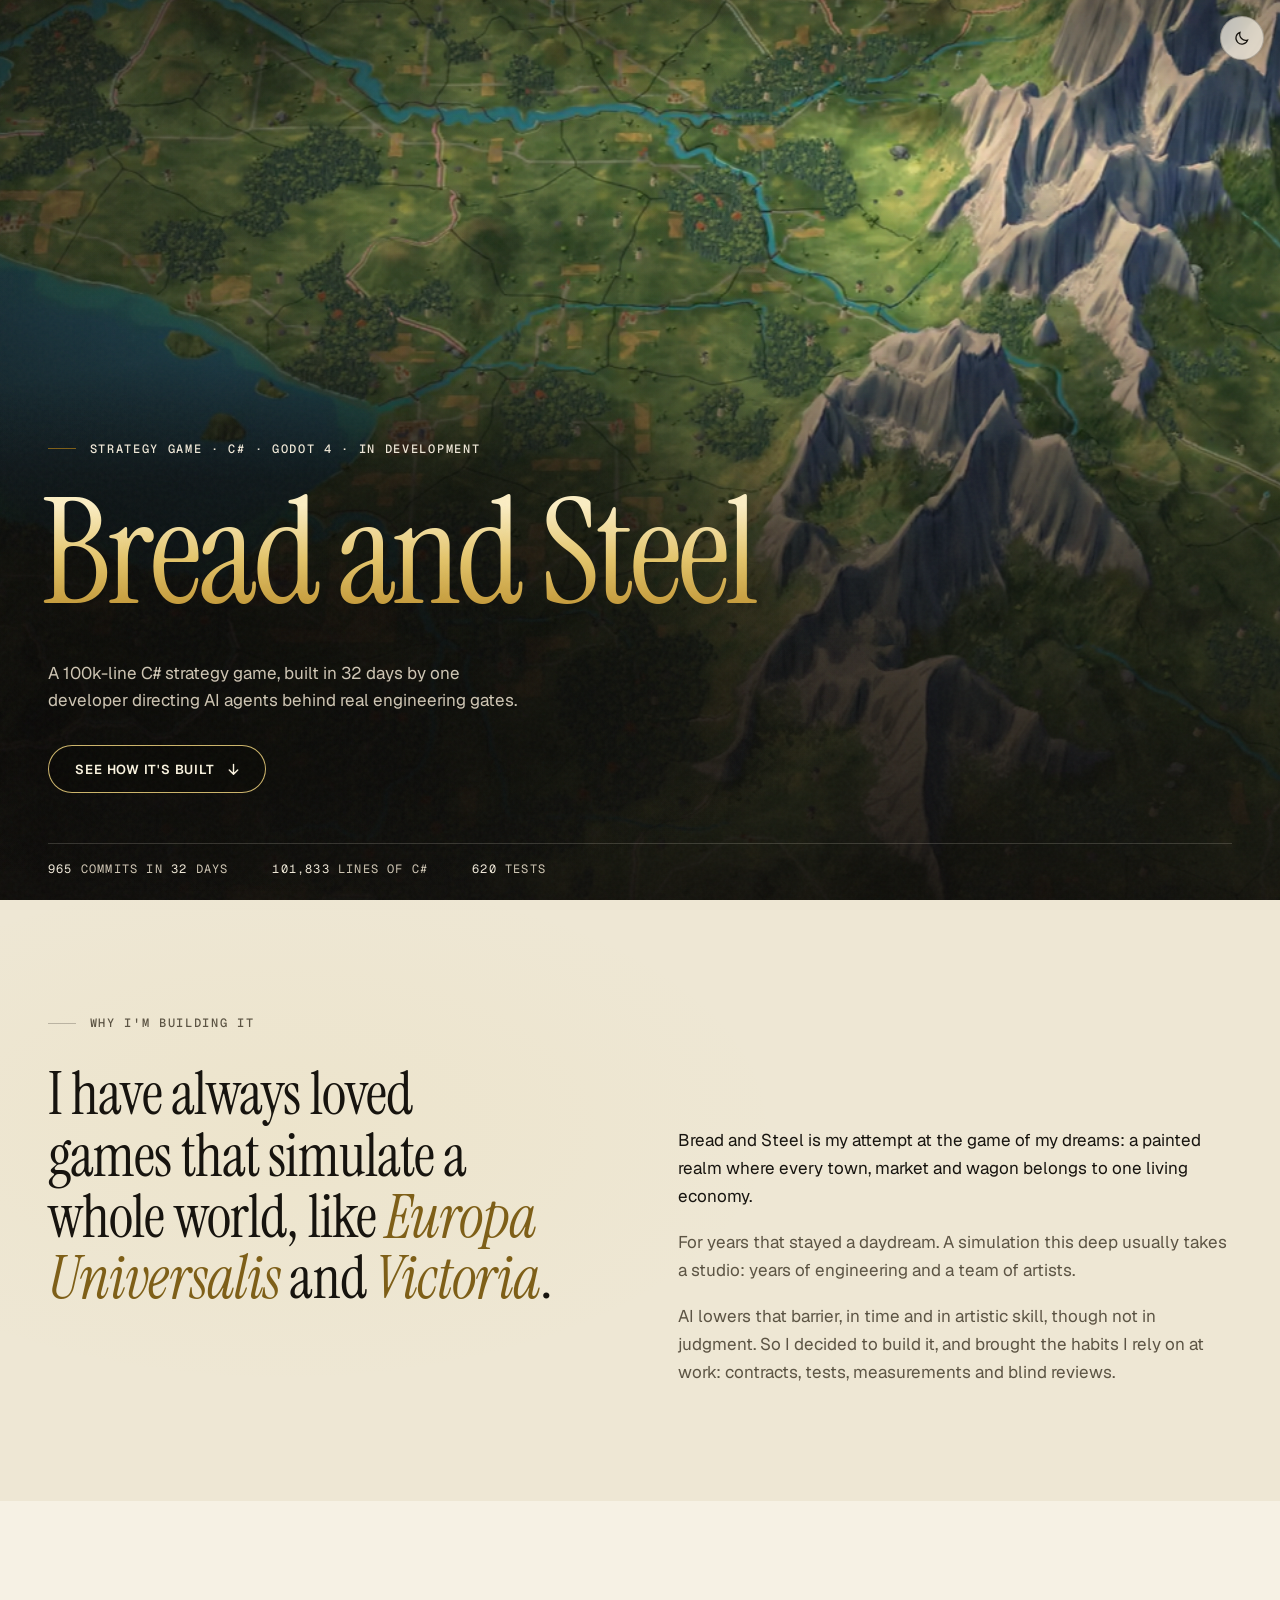
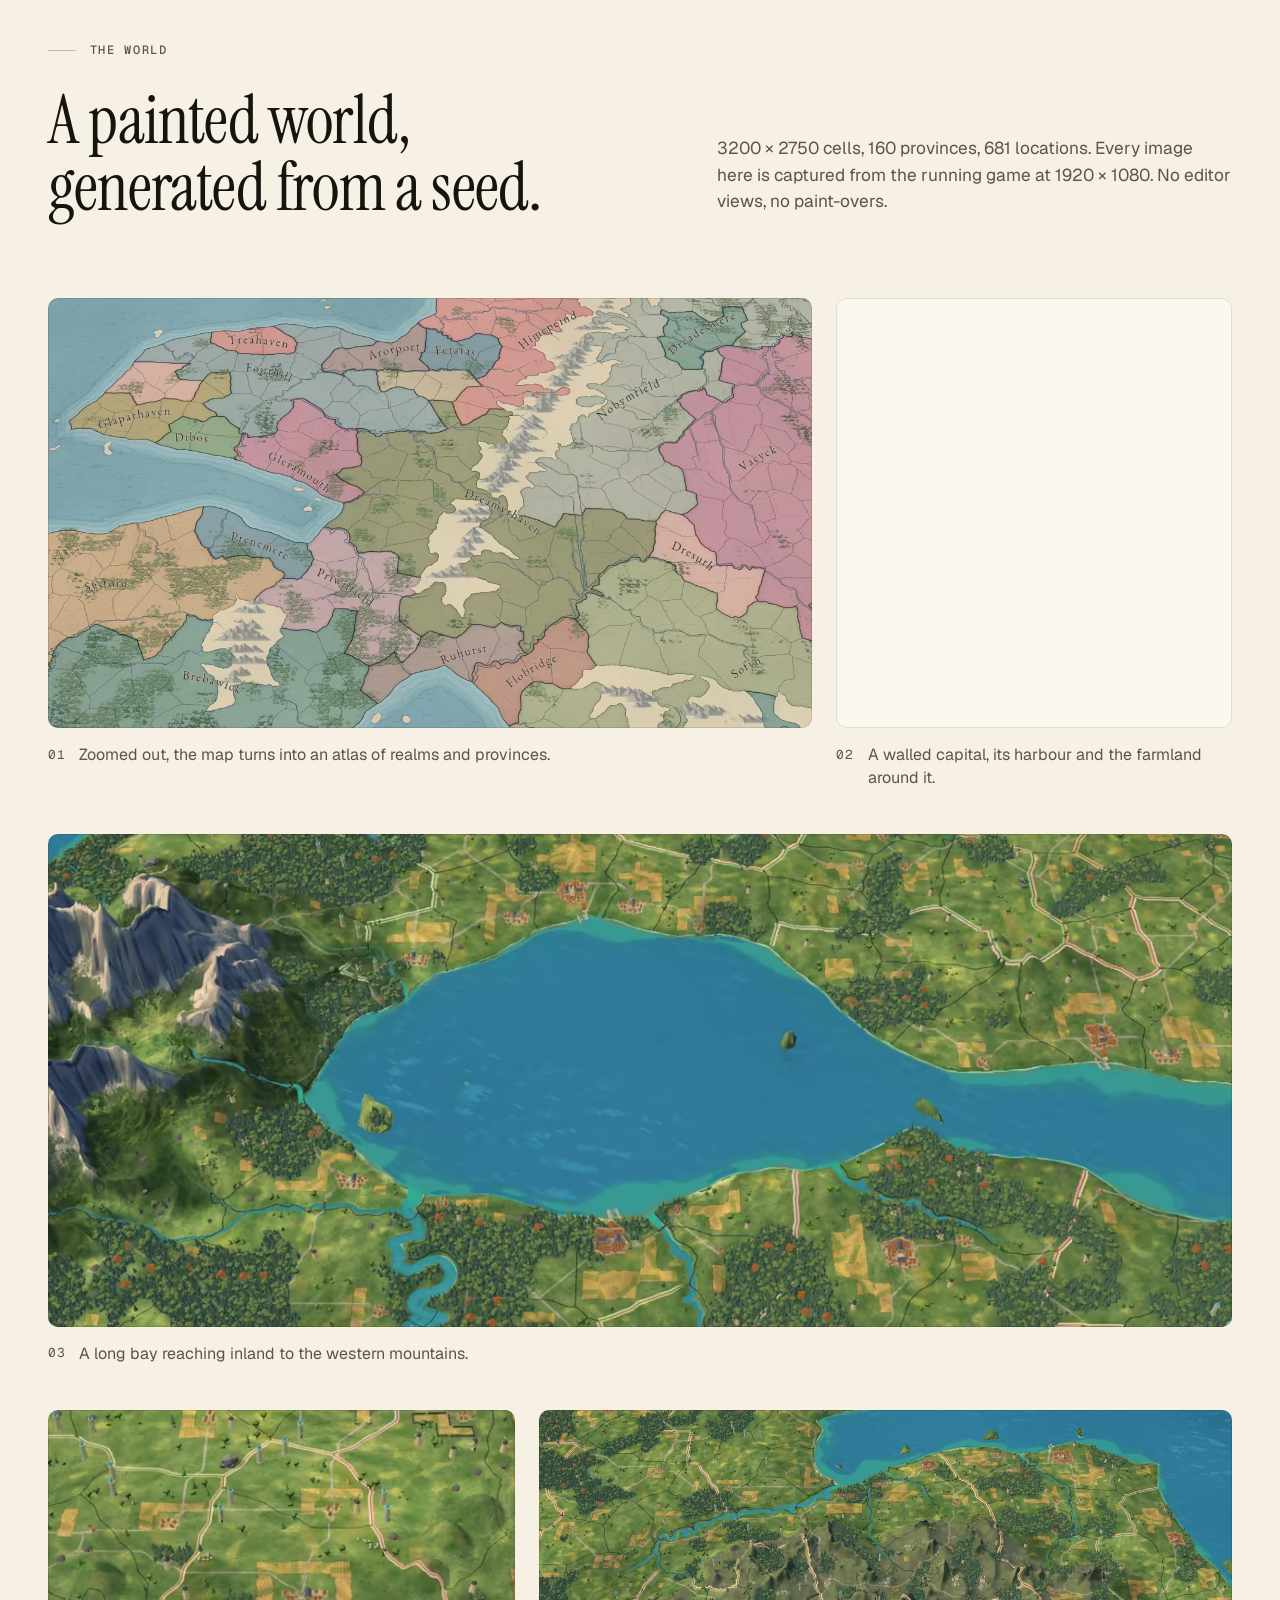
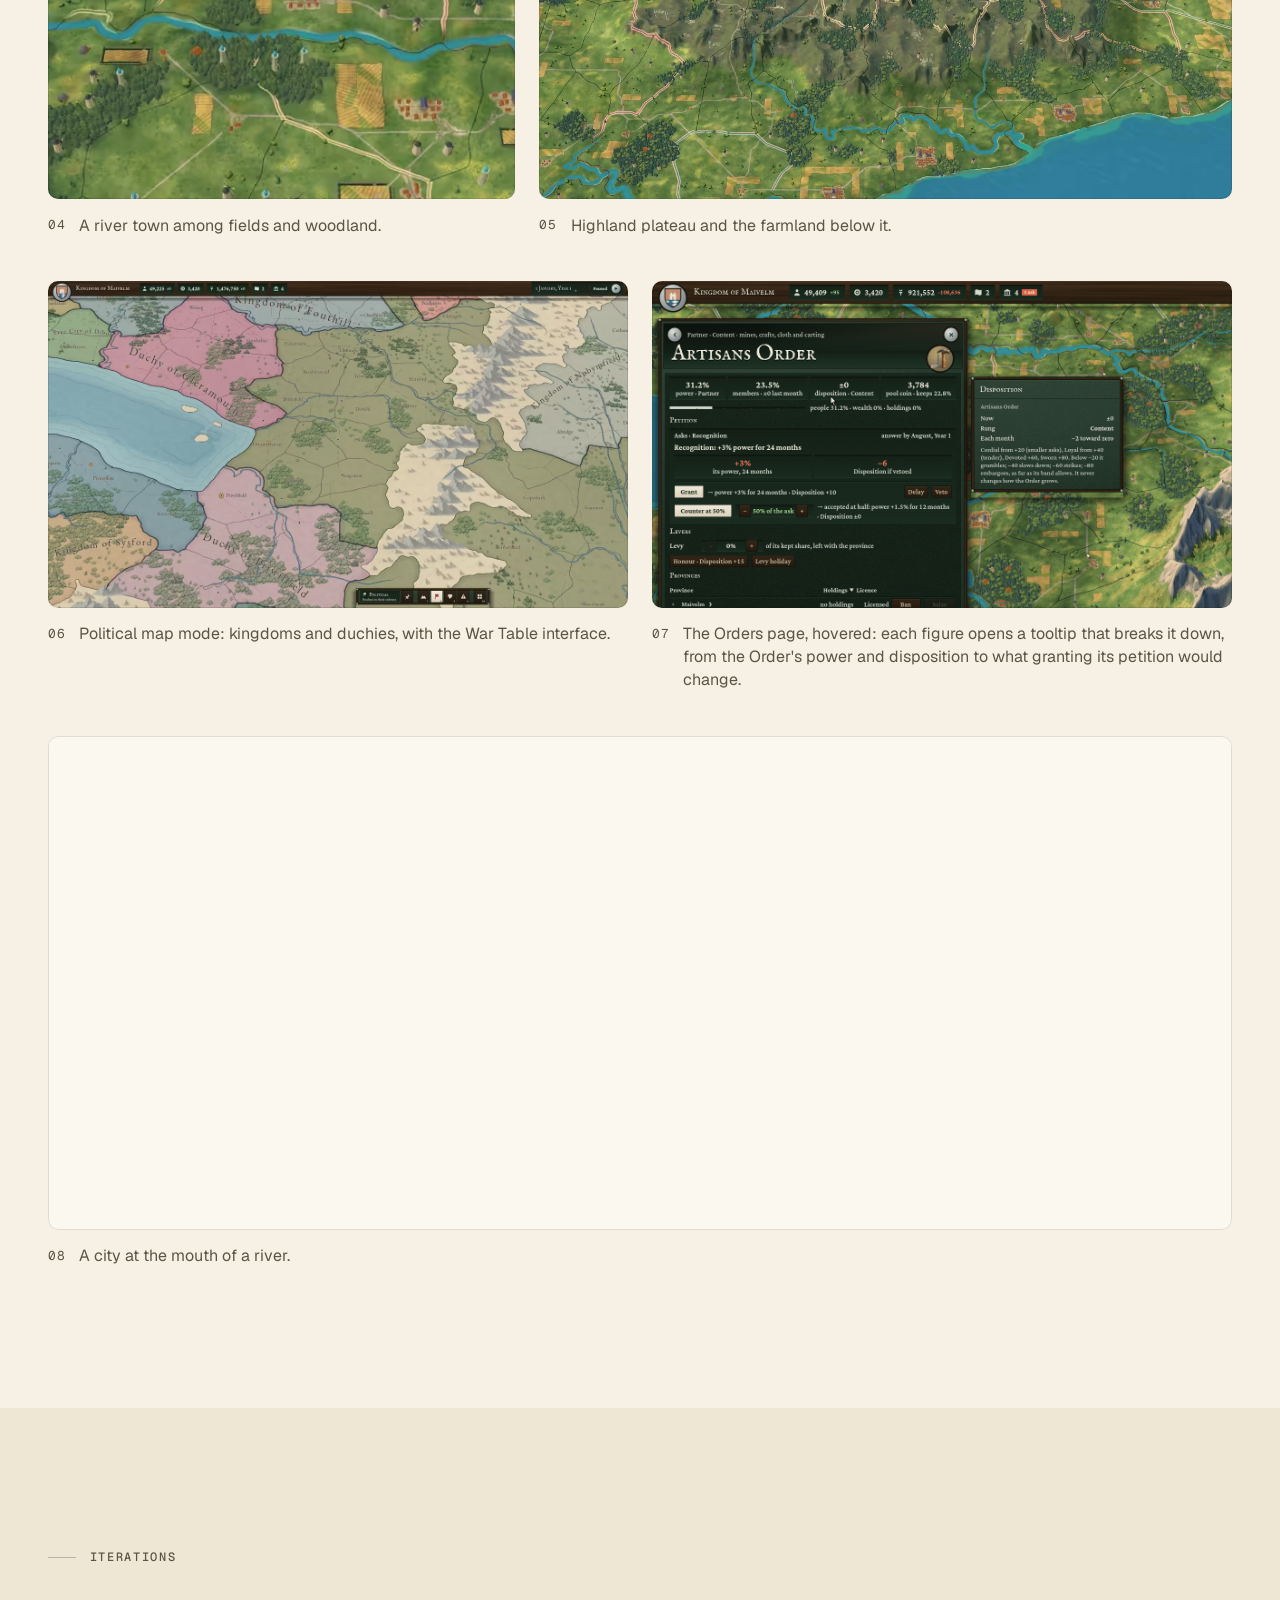
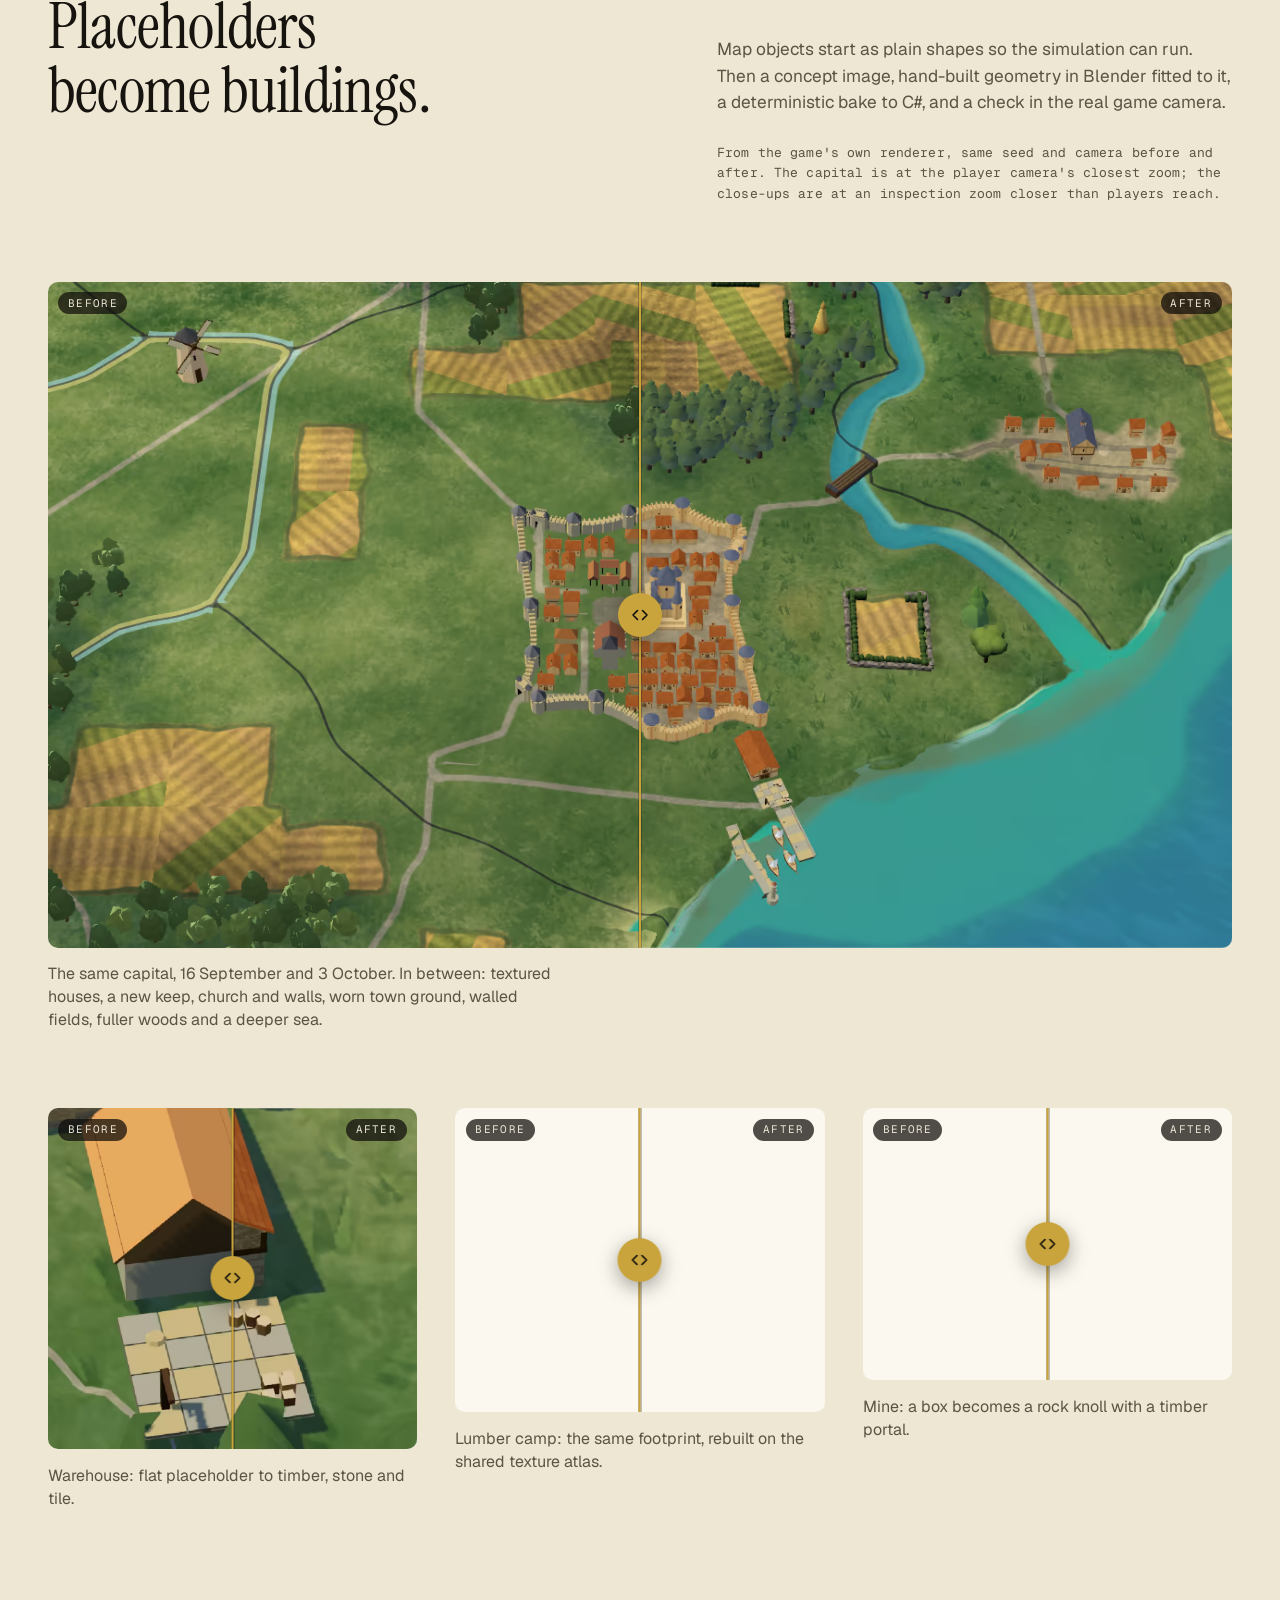
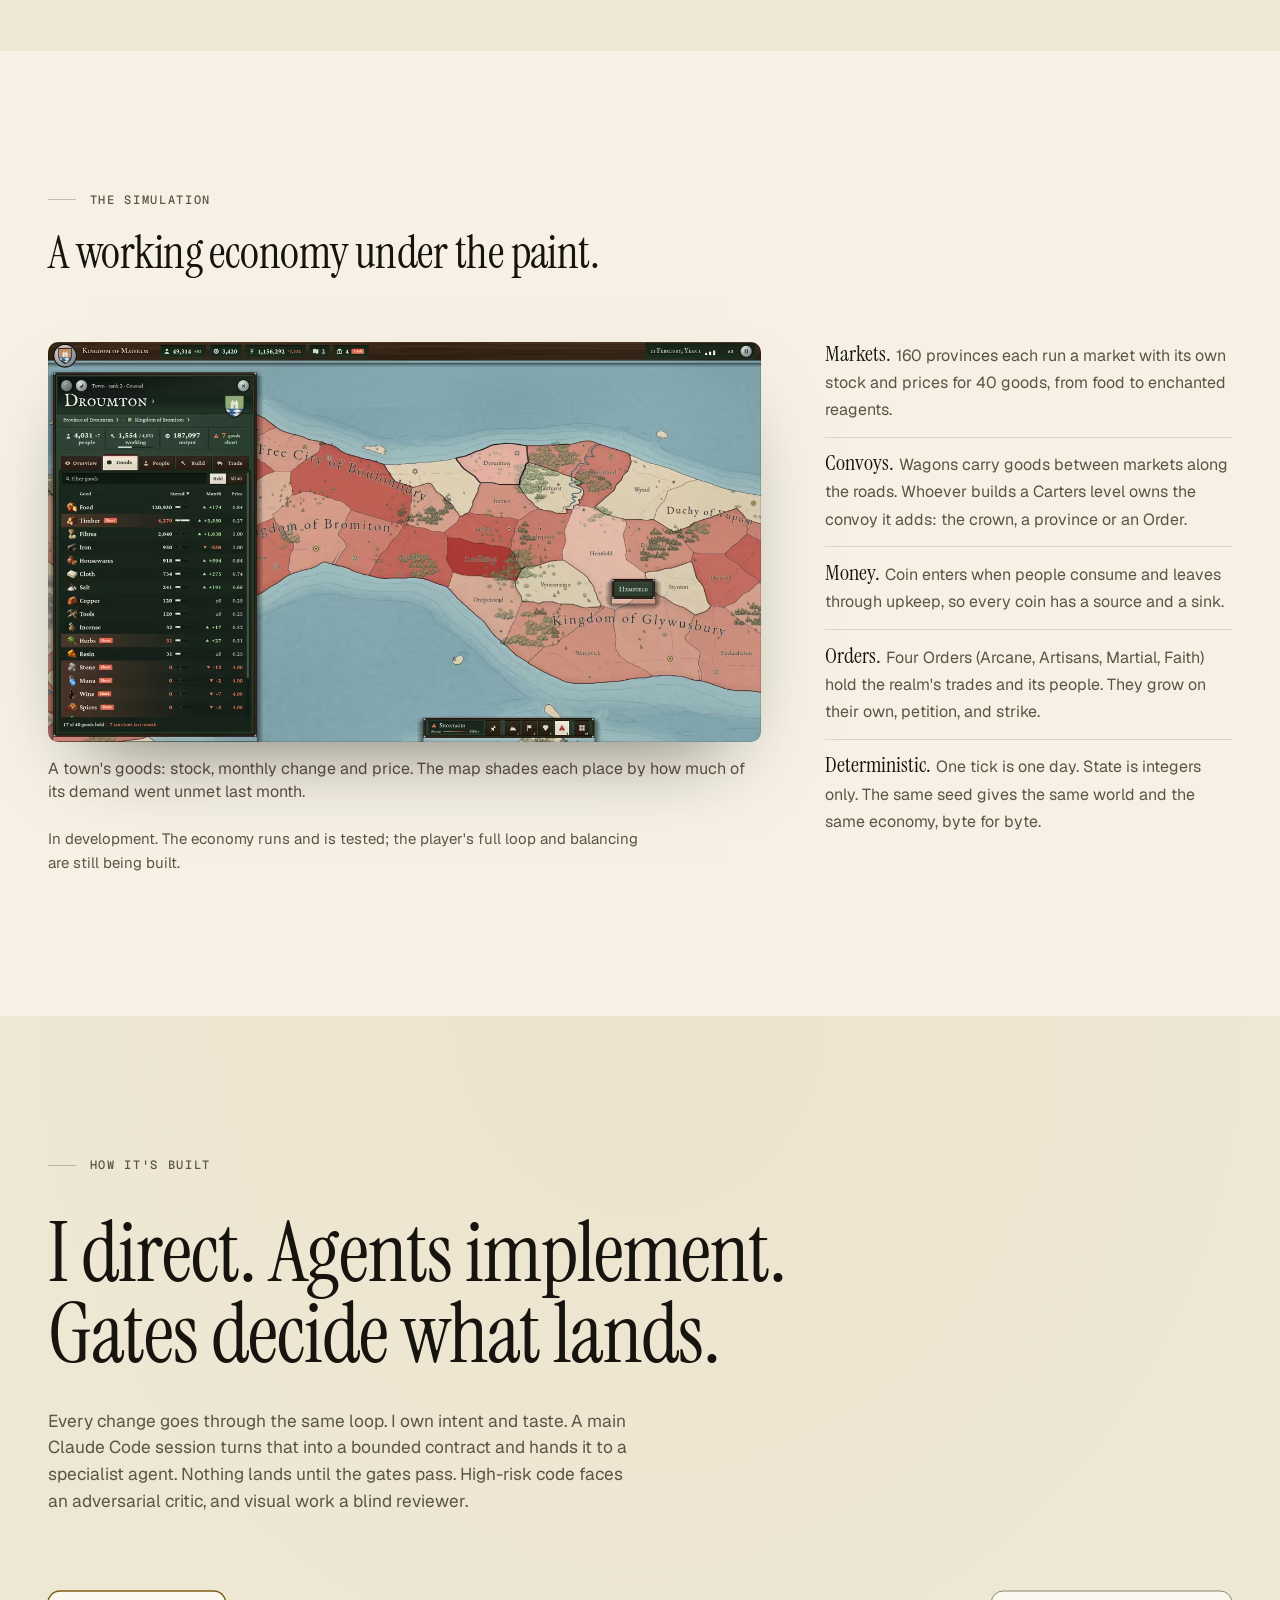
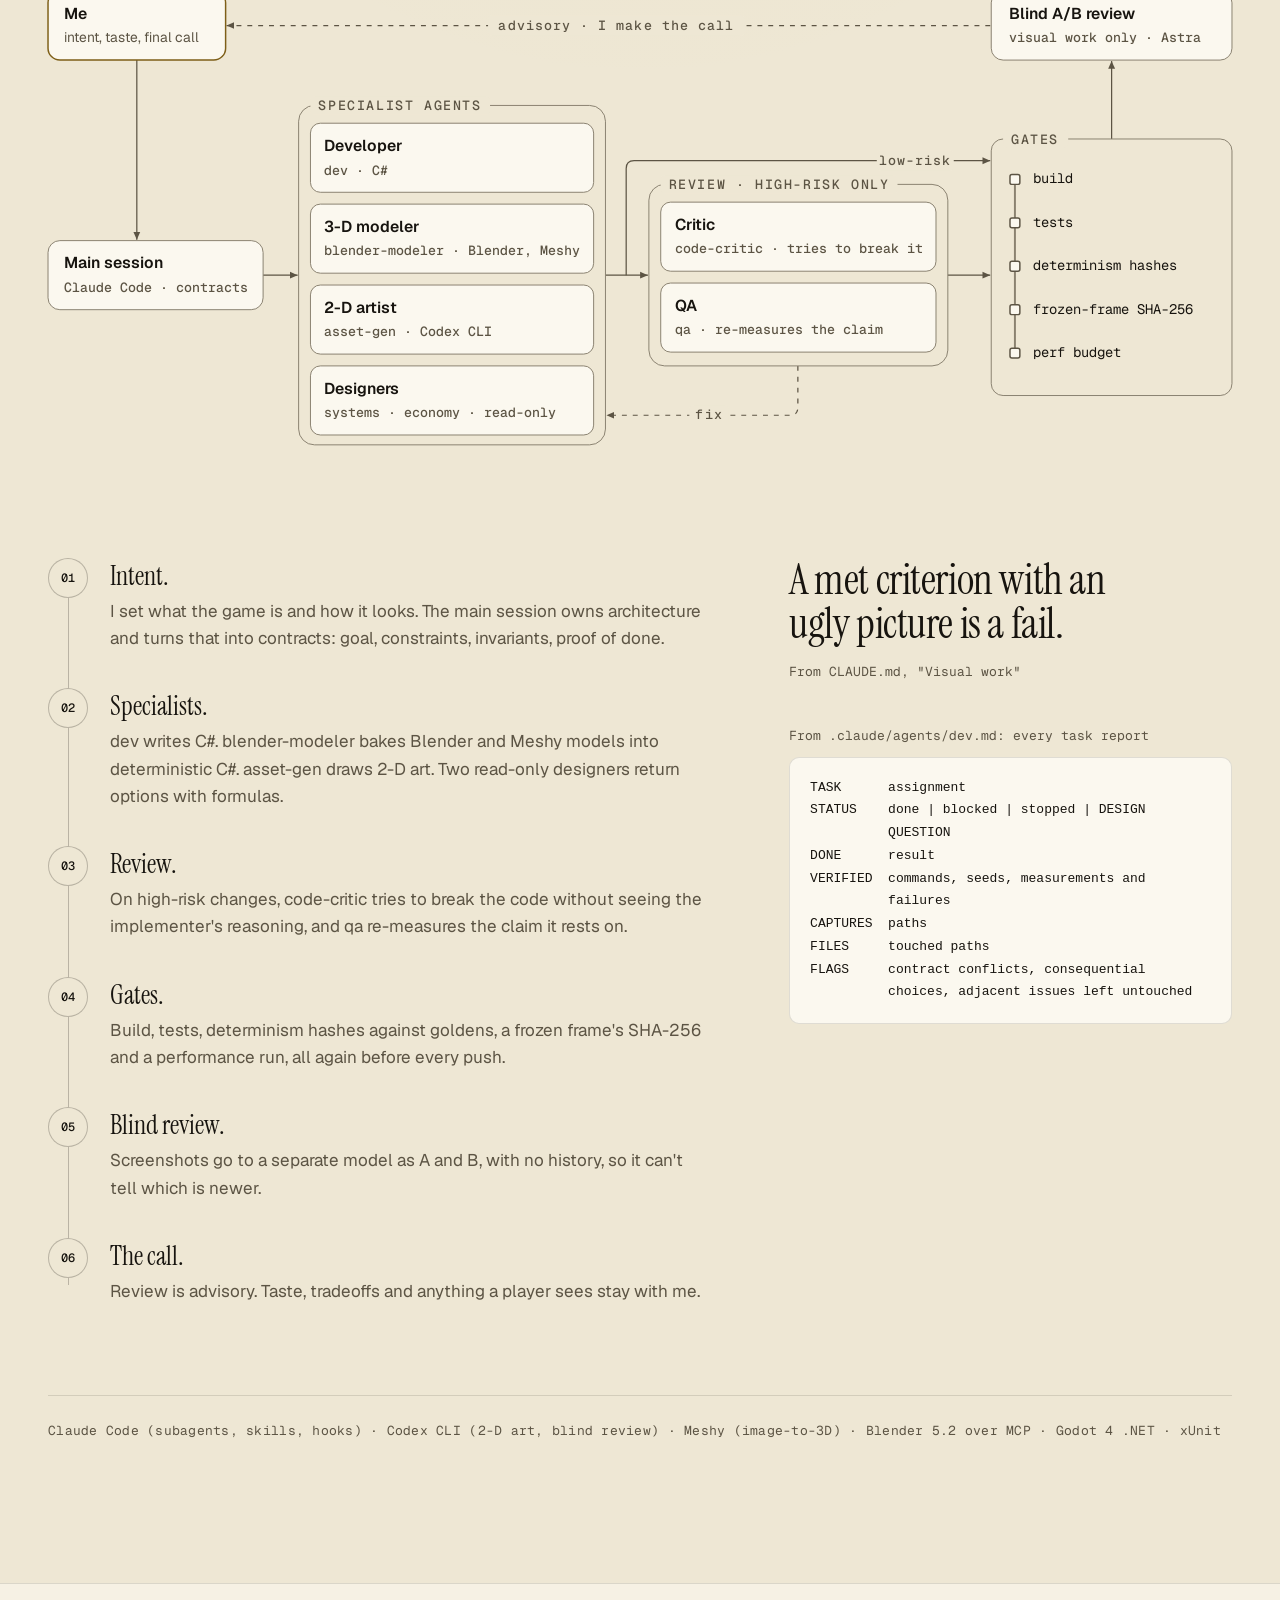
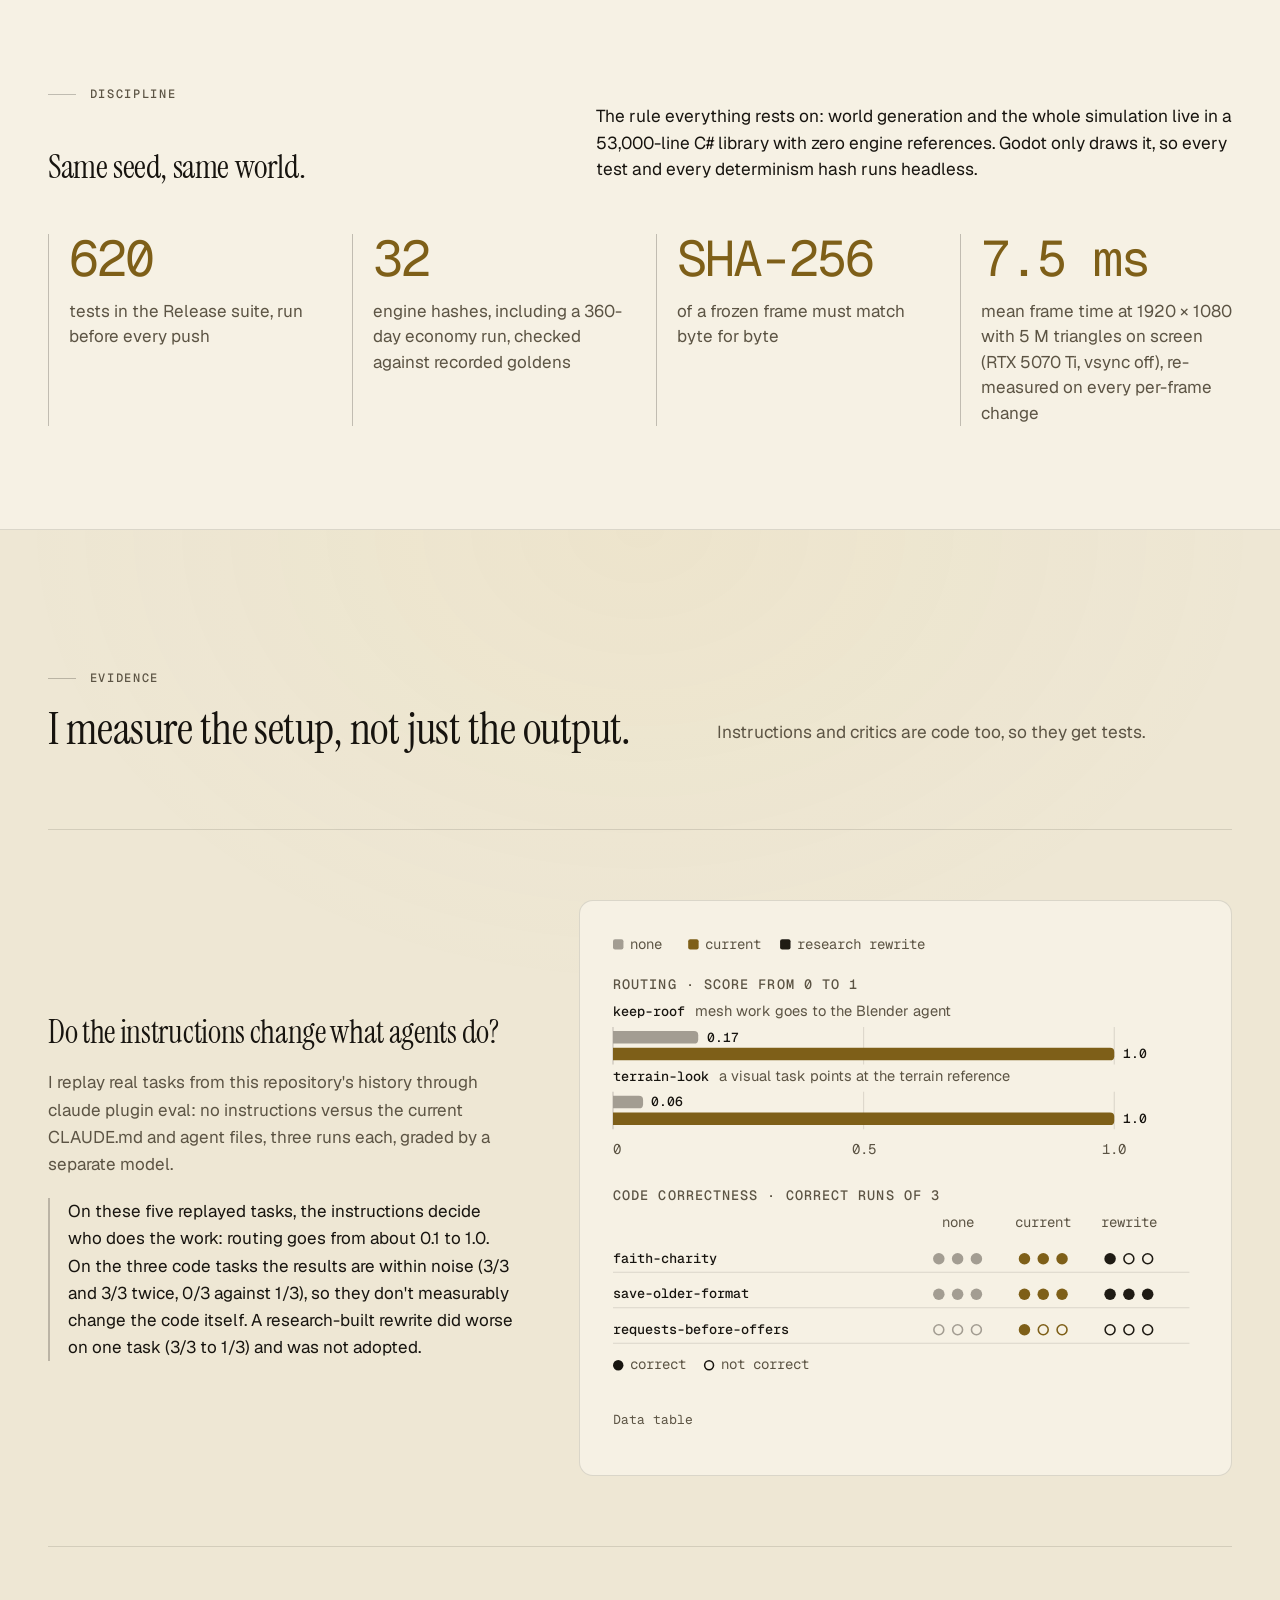
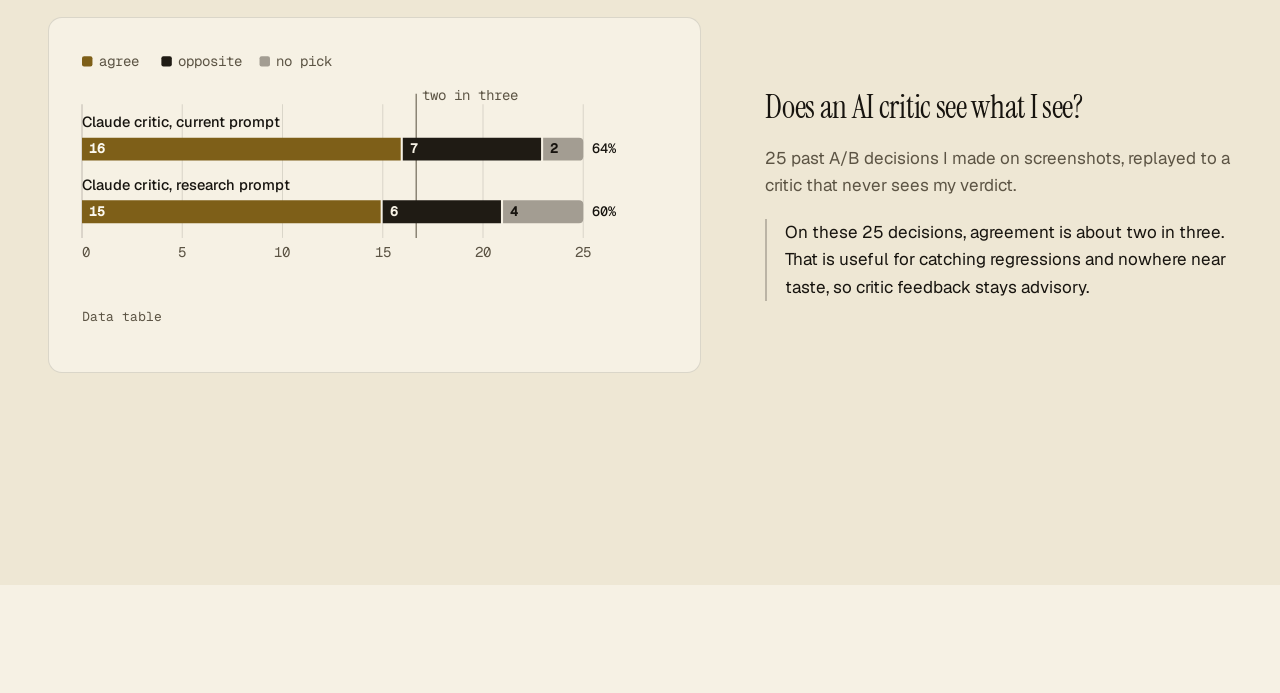
==== commit 109d4863: "Iterations after the gallery; a looping tooltip clip replaces the Orders still" ====
--- a/bread-and-steel/index.html
+++ b/bread-and-steel/index.html
@@ -20,8 +20,8 @@
 <link rel="icon" href="img/favicon-32.png" sizes="32x32" type="image/png">
 <link rel="icon" href="img/favicon-192.png" sizes="192x192" type="image/png">
 <link rel="apple-touch-icon" href="img/apple-touch-icon.png">
-<link rel="stylesheet" href="css/site.css?v=a760f40d9f">
-<script src="js/site.js?v=a4739e908b"></script>
+<link rel="stylesheet" href="css/site.css?v=3360eb6014">
+<script src="js/site.js?v=e97fbbe1e8"></script>
 </head>
 <body>
 <a class="skip" href="#why">Skip to content</a>
@@ -77,7 +77,7 @@
     <div class="section-head split" data-reveal>
       <p class="eyebrow">THE WORLD</p>
       <h2 id="world-h" class="h2 h2-gallery">A painted world, generated from a seed.</h2>
-      <p class="lede"><span data-fact="world.grid">3200 × 2750</span> cells, <span data-fact="world.provinces">160</span> provinces, <span data-fact="world.locations">681</span> locations. Every image here is a 1920 × 1080 capture of the running game. No editor views, no paint-overs.</p>
+      <p class="lede"><span data-fact="world.grid">3200 × 2750</span> cells, <span data-fact="world.provinces">160</span> provinces, <span data-fact="world.locations">681</span> locations. Every image here is captured from the running game at 1920 × 1080. No editor views, no paint-overs.</p>
     </div>
 
     <div class="shots" data-lightbox-group="world">
@@ -148,15 +148,16 @@
           </a>
           <figcaption class="caption"><span class="idx mono" aria-hidden="true">06</span>Political map mode: kingdoms and duchies, with the War Table interface.</figcaption>
         </figure>
-        <figure class="shot" style="--ar:1.3" data-reveal>
-          <a class="shot-link" href="img/orders-1920.jpg" data-full="orders" data-caption="An Order's page: its power, members, holdings and petitions.">
+        <figure class="shot" style="--ar:1.778" data-reveal>
+          <a class="shot-link" href="img/tips.gif" data-full="tips" data-gif="img/tips.gif" data-caption="The Orders page, hovered: each figure opens a tooltip that breaks it down, from the Order&#39;s power and disposition to what granting its petition would change.">
             <picture>
-              <source type="image/avif" srcset="img/orders-640.avif 640w, img/orders-1280.avif 1280w, img/orders-1920.avif 1920w" sizes="(min-width: 900px) 42vw, 100vw">
-              <source type="image/webp" srcset="img/orders-640.webp 640w, img/orders-1280.webp 1280w, img/orders-1920.webp 1920w" sizes="(min-width: 900px) 42vw, 100vw">
-              <img style="object-position:0% 0%" src="img/orders-1280.jpg" srcset="img/orders-640.jpg 640w, img/orders-1280.jpg 1280w, img/orders-1920.jpg 1920w" sizes="(min-width: 900px) 42vw, 100vw" width="1920" height="1080" loading="lazy" decoding="async" alt="The Arcane Order panel open over the terrain, showing power, membership and licences.">
+              <source media="(prefers-reduced-motion: reduce)" type="image/avif" srcset="img/tips-640.avif 640w, img/tips-1280.avif 1280w" sizes="(min-width: 900px) 42vw, 100vw">
+              <source media="(prefers-reduced-motion: reduce)" type="image/webp" srcset="img/tips-640.webp 640w, img/tips-1280.webp 1280w" sizes="(min-width: 900px) 42vw, 100vw">
+              <source media="(prefers-reduced-motion: reduce)" srcset="img/tips-640.jpg 640w, img/tips-1280.jpg 1280w" sizes="(min-width: 900px) 42vw, 100vw">
+              <img src="img/tips.gif" width="1280" height="720" loading="lazy" decoding="async" alt="A looping capture of the Orders page. The cursor rests on the Order&#39;s power, its disposition, the Grant button and the top bar&#39;s Orders button, and each opens a tooltip that explains the figure.">
             </picture>
           </a>
-          <figcaption class="caption"><span class="idx mono" aria-hidden="true">07</span>An Order's page: its power, members, holdings and petitions.</figcaption>
+          <figcaption class="caption"><span class="idx mono" aria-hidden="true">07</span>The Orders page, hovered: each figure opens a tooltip that breaks it down, from the Order's power and disposition to what granting its petition would change.</figcaption>
         </figure>
       </div>
       <div class="shot-row">
@@ -176,262 +177,6 @@
 </section>
 
 <!-- 3. Simulation: feature row, screenshot left, text right -->
-<section class="section sim" id="simulation" aria-labelledby="sim-h">
-  <div class="wrap sim-grid">
-    <div class="sim-head" data-reveal>
-      <p class="eyebrow">THE SIMULATION</p>
-      <h2 id="sim-h" class="h2 h2-sim">A working economy under the paint.</h2>
-    </div>
-    <figure class="sim-shot" data-reveal data-lightbox-group="sim">
-      <a class="shot-link" href="img/ui-1920.jpg" data-full="ui" data-caption="A town's goods: stock, monthly change and price. The map shades each place by how much of its demand went unmet last month.">
-        <picture>
-          <source type="image/avif" srcset="img/ui-640.avif 640w, img/ui-1280.avif 1280w, img/ui-1920.avif 1920w" sizes="(min-width: 1100px) 60vw, 100vw">
-          <source type="image/webp" srcset="img/ui-640.webp 640w, img/ui-1280.webp 1280w, img/ui-1920.webp 1920w" sizes="(min-width: 1100px) 60vw, 100vw">
-          <img src="img/ui-1280.jpg" srcset="img/ui-640.jpg 640w, img/ui-1280.jpg 1280w, img/ui-1920.jpg 1920w" sizes="(min-width: 1100px) 60vw, 100vw" width="1920" height="1080" loading="lazy" decoding="async" alt="The War Table interface: the Goods sheet for the town of Droumton listing stock, monthly change and price for each good, several tagged Short, over a parchment map where each place is shaded by how much of its demand went unmet.">
-        </picture>
-      </a>
-      <figcaption class="caption">A town's goods: stock, monthly change and price. The map shades each place by how much of its demand went unmet last month.</figcaption>
-    </figure>
-    <dl class="points">
-      <div data-reveal><dt>Markets.</dt><dd><span data-fact="world.provinces">160</span> provinces each run a market with its own stock and prices for <span data-fact="goods">40</span> goods, from food to enchanted reagents.</dd></div>
-      <div data-reveal><dt>Convoys.</dt><dd>Wagons carry goods between markets along the roads. Whoever builds a Carters level owns the convoy it adds: the crown, a province or an Order.</dd></div>
-      <div data-reveal><dt>Money.</dt><dd>Coin enters when people consume and leaves through upkeep, so every coin has a source and a sink.</dd></div>
-      <div data-reveal><dt>Orders.</dt><dd>Four Orders (Arcane, Artisans, Martial, Faith) hold the realm's trades and its people. They grow on their own, petition, and strike.</dd></div>
-      <div data-reveal><dt>Deterministic.</dt><dd>One tick is one day. State is integers only. The same seed gives the same world and the same economy, byte for byte.</dd></div>
-    </dl>
-    <p class="note" data-reveal>In development. The economy runs and is tested; the player's full loop and balancing are still being built.</p>
-  </div>
-</section>
-
-<!-- 4. Workflow: centrepiece -->
-<section class="section workflow" id="workflow" aria-labelledby="wf-h" tabindex="-1">
-  <div class="wrap">
-    <div class="section-head wf-head" data-reveal>
-      <p class="eyebrow">HOW IT'S BUILT</p>
-      <h2 id="wf-h" class="h2 h2-workflow"><span class="h2-line">I direct. <span class="nw">Agents implement.</span></span> <span class="h2-line">Gates decide what lands.</span></h2>
-      <p class="lede">Every change goes through the same loop. I own intent and taste. A main Claude Code session turns that into a bounded contract and hands it to a specialist agent. Nothing lands until the gates pass. High-risk code faces an adversarial critic, and visual work a blind reviewer.</p>
-    </div>
-
-    <figure class="diagram" data-reveal>
-      <svg class="wf-svg wf-h" viewBox="0 0 1200 470" role="img" aria-labelledby="wf-h-title" aria-describedby="wf-alt">
-        <title id="wf-h-title">How a change moves from intent through the agents, review and the gates and back to me</title>
-        <defs>
-          <marker id="arr" viewBox="0 0 10 10" refX="9" refY="5" markerWidth="7" markerHeight="7" orient="auto-start-reverse"><path class="d-head" d="M0 1 L9 5 L0 9 Z"/></marker>
-          <marker id="arr-a" viewBox="0 0 10 10" refX="9" refY="5" markerWidth="7" markerHeight="7" orient="auto-start-reverse"><path class="d-head-a" d="M0 1 L9 5 L0 9 Z"/></marker>
-        </defs>
-        <!-- edges first so nodes sit on top; arrow tips touch the border they point at -->
-        <path class="d-edge" d="M90 70 V252" marker-end="url(#arr)"/>
-        <path class="d-edge" d="M218 288 H253" marker-end="url(#arr)"/>
-        <!-- one edge out of the specialists, forking: high-risk changes into review, the rest straight to the gates -->
-        <path class="d-edge" d="M565 288 H608" marker-end="url(#arr)"/>
-        <path class="d-edge" d="M586 288 V180 Q586 172 594 172 H955" marker-end="url(#arr)"/>
-        <rect class="d-labelbg" x="840" y="162" width="78" height="20" rx="4"/>
-        <text class="d-fixlabel" x="879" y="176" text-anchor="middle">low-risk</text>
-        <path class="d-edge" d="M912 288 H955" marker-end="url(#arr)"/>
-        <path class="d-edge d-fix" d="M760 380 V422 Q760 430 752 430 H566" marker-end="url(#arr)"/>
-        <rect class="d-labelbg" x="650" y="420" width="40" height="20" rx="4"/>
-        <text class="d-fixlabel" x="670" y="434" text-anchor="middle">fix</text>
-        <path class="d-edge" d="M1078 150 V71" marker-end="url(#arr)"/>
-        <path class="d-adv" d="M955 35 H181" marker-end="url(#arr-a)"/>
-        <rect class="d-labelbg" x="446" y="25" width="260" height="20" rx="4"/>
-        <text class="d-advlabel" x="576" y="40" text-anchor="middle">advisory · I make the call</text>
-
-        <g>
-          <rect class="d-box d-box-me" x="0" y="0" width="180" height="70" rx="12"/>
-          <text class="d-title" x="16" y="28">Me</text>
-          <text class="d-sub" x="16" y="52">intent, taste, final call</text>
-        </g>
-        <g>
-          <rect class="d-box" x="0" y="253" width="218" height="70" rx="12"/>
-          <text class="d-title" x="16" y="281">Main session</text>
-          <text class="d-mono d-hi" x="16" y="305">Claude Code · contracts</text>
-        </g>
-
-        <rect class="d-frame" x="254" y="116" width="311" height="344" rx="16"/>
-        <rect class="d-labelbg" x="266" y="107" width="182" height="18" rx="4"/>
-        <text class="d-cap" x="274" y="121">specialist agents</text>
-        <g>
-          <rect class="d-box" x="266" y="134" width="287" height="70" rx="10"/>
-          <text class="d-title" x="280" y="162">Developer</text>
-          <text class="d-mono d-hi" x="280" y="186">dev · C#</text>
-        </g>
-        <g>
-          <rect class="d-box" x="266" y="216" width="287" height="70" rx="10"/>
-          <text class="d-title" x="280" y="244">3-D modeler</text>
-          <text class="d-mono d-hi" x="280" y="268">blender-modeler · Blender, Meshy</text>
-        </g>
-        <g>
-          <rect class="d-box" x="266" y="298" width="287" height="70" rx="10"/>
-          <text class="d-title" x="280" y="326">2-D artist</text>
-          <text class="d-mono d-hi" x="280" y="350">asset-gen · Codex CLI</text>
-        </g>
-        <g>
-          <rect class="d-box" x="266" y="380" width="287" height="70" rx="10"/>
-          <text class="d-title" x="280" y="408">Designers</text>
-          <text class="d-mono d-hi" x="280" y="432">systems · economy · read-only</text>
-        </g>
-
-        <rect class="d-frame" x="609" y="196" width="303" height="184" rx="16"/>
-        <rect class="d-labelbg" x="621" y="187" width="240" height="18" rx="4"/>
-        <text class="d-cap" x="629" y="201">review · high-risk only</text>
-        <g>
-          <rect class="d-box" x="621" y="214" width="279" height="70" rx="10"/>
-          <text class="d-title" x="635" y="242">Critic</text>
-          <text class="d-mono d-hi" x="635" y="266">code-critic · tries to break it</text>
-        </g>
-        <g>
-          <rect class="d-box" x="621" y="296" width="279" height="70" rx="10"/>
-          <text class="d-title" x="635" y="324">QA</text>
-          <text class="d-mono d-hi" x="635" y="348">qa · re-measures the claim</text>
-        </g>
-
-        <g>
-          <rect class="d-frame" x="956" y="150" width="244" height="260" rx="12"/>
-          <rect class="d-labelbg" x="968" y="141" width="66" height="18" rx="4"/>
-          <text class="d-cap" x="976" y="155">gates</text>
-          <line class="d-rail" x1="980" y1="190" x2="980" y2="366"/>
-          <g class="d-gate"><rect x="975" y="186" width="10" height="10" rx="2"/><text x="998" y="195">build</text></g>
-          <g class="d-gate"><rect x="975" y="230" width="10" height="10" rx="2"/><text x="998" y="239">tests</text></g>
-          <g class="d-gate"><rect x="975" y="274" width="10" height="10" rx="2"/><text x="998" y="283">determinism hashes</text></g>
-          <g class="d-gate"><rect x="975" y="318" width="10" height="10" rx="2"/><text x="998" y="327">frozen-frame SHA-256</text></g>
-          <g class="d-gate"><rect x="975" y="362" width="10" height="10" rx="2"/><text x="998" y="371">perf budget</text></g>
-        </g>
-
-        <g>
-          <rect class="d-box" x="956" y="0" width="244" height="70" rx="12"/>
-          <text class="d-title" x="974" y="28">Blind A/B review</text>
-          <text class="d-mono d-hi" x="974" y="52">visual work only · Astra</text>
-        </g>
-      </svg>
-      <svg class="wf-svg wf-v" viewBox="0 0 360 1006" role="img" aria-labelledby="wf-v-title" aria-describedby="wf-alt">
-        <title id="wf-v-title">How a change moves from intent through the agents, review and the gates and back to me</title>
-        <defs>
-          <marker id="varr" viewBox="0 0 10 10" refX="9" refY="5" markerWidth="7" markerHeight="7" orient="auto-start-reverse"><path class="d-head" d="M0 1 L9 5 L0 9 Z"/></marker>
-          <marker id="varr-a" viewBox="0 0 10 10" refX="9" refY="5" markerWidth="7" markerHeight="7" orient="auto-start-reverse"><path class="d-head-a" d="M0 1 L9 5 L0 9 Z"/></marker>
-        </defs>
-        <!-- the spine runs at x 280 so the group labels on the frames' left stay clear -->
-        <path class="d-edge" d="M280 62 V95" marker-end="url(#varr)"/>
-        <path class="d-edge" d="M280 158 V191" marker-end="url(#varr)"/>
-        <path class="d-edge" d="M280 494 V527" marker-end="url(#varr)"/>
-        <path class="d-edge" d="M280 510 H324 Q332 510 332 518 V760 Q332 768 324 768 H317" marker-end="url(#varr)"/>
-        <g transform="translate(332 700) rotate(-90)">
-          <rect class="d-labelbg" x="-44" y="-9" width="88" height="18" rx="4"/>
-          <text class="d-fixlabel" x="0" y="5" text-anchor="middle">low-risk</text>
-        </g>
-        <path class="d-edge d-fix" d="M0 609 H-4 Q-12 609 -12 601 V351 Q-12 343 -4 343 H-1" marker-end="url(#varr)"/>
-        <g transform="translate(-12 476) rotate(-90)">
-          <rect class="d-labelbg" x="-19" y="-9" width="38" height="18" rx="4"/>
-          <text class="d-fixlabel" x="0" y="5" text-anchor="middle">fix</text>
-        </g>
-        <path class="d-edge" d="M280 690 V723" marker-end="url(#varr)"/>
-        <path class="d-edge" d="M280 906 V939" marker-end="url(#varr)"/>
-        <path class="d-adv" d="M316 971 H342 Q350 971 350 963 V39 Q350 31 342 31 H317" marker-end="url(#varr-a)"/>
-        <g transform="translate(350 500) rotate(-90)">
-          <rect class="d-labelbg" x="-132" y="-9" width="264" height="18" rx="4"/>
-          <text class="d-advlabel" x="0" y="5" text-anchor="middle">advisory · I make the call</text>
-        </g>
-
-        <rect class="d-box d-box-me" x="0" y="0" width="316" height="62" rx="12"/>
-        <text class="d-title" x="16" y="25">Me</text>
-        <text class="d-sub" x="16" y="48">intent, taste, final call</text>
-
-        <rect class="d-box" x="0" y="96" width="316" height="62" rx="12"/>
-        <text class="d-title" x="16" y="121">Main session</text>
-        <text class="d-mono d-hi" x="16" y="144">Claude Code · contracts</text>
-
-        <rect class="d-frame" x="0" y="192" width="316" height="302" rx="14"/>
-        <rect class="d-labelbg" x="10" y="183" width="190" height="18" rx="4"/>
-        <text class="d-cap" x="18" y="197">specialist agents</text>
-        <rect class="d-box" x="6" y="210" width="304" height="62" rx="10"/>
-        <text class="d-title" x="18" y="235">Developer</text>
-        <text class="d-mono d-hi" x="18" y="258">dev · C#</text>
-        <rect class="d-box" x="6" y="280" width="304" height="62" rx="10"/>
-        <text class="d-title" x="18" y="305">3-D modeler</text>
-        <text class="d-mono d-hi" x="18" y="328">blender-modeler · Blender, Meshy</text>
-        <rect class="d-box" x="6" y="350" width="304" height="62" rx="10"/>
-        <text class="d-title" x="18" y="375">2-D artist</text>
-        <text class="d-mono d-hi" x="18" y="398">asset-gen · Codex CLI</text>
-        <rect class="d-box" x="6" y="420" width="304" height="62" rx="10"/>
-        <text class="d-title" x="18" y="445">Designers</text>
-        <text class="d-mono d-hi" x="18" y="468">systems · economy · read-only</text>
-
-        <rect class="d-frame" x="0" y="528" width="316" height="162" rx="14"/>
-        <rect class="d-labelbg" x="10" y="519" width="250" height="18" rx="4"/>
-        <text class="d-cap" x="18" y="533">review · high-risk only</text>
-        <rect class="d-box" x="6" y="546" width="304" height="62" rx="10"/>
-        <text class="d-title" x="18" y="571">Critic</text>
-        <text class="d-mono d-hi" x="18" y="594">code-critic · tries to break it</text>
-        <rect class="d-box" x="6" y="616" width="304" height="62" rx="10"/>
-        <text class="d-title" x="18" y="641">QA</text>
-        <text class="d-mono d-hi" x="18" y="664">qa · re-measures the claim</text>
-
-        <rect class="d-frame" x="0" y="724" width="316" height="182" rx="12"/>
-        <rect class="d-labelbg" x="10" y="715" width="70" height="18" rx="4"/>
-        <text class="d-cap" x="18" y="729">gates</text>
-        <line class="d-rail" x1="24" y1="755" x2="24" y2="883"/>
-        <g class="d-gate"><rect x="19" y="751" width="10" height="10" rx="2"/><text x="42" y="760">build</text></g>
-        <g class="d-gate"><rect x="19" y="783" width="10" height="10" rx="2"/><text x="42" y="792">tests</text></g>
-        <g class="d-gate"><rect x="19" y="815" width="10" height="10" rx="2"/><text x="42" y="824">determinism hashes</text></g>
-        <g class="d-gate"><rect x="19" y="847" width="10" height="10" rx="2"/><text x="42" y="856">frozen-frame SHA-256</text></g>
-        <g class="d-gate"><rect x="19" y="879" width="10" height="10" rx="2"/><text x="42" y="888">perf budget</text></g>
-
-        <rect class="d-box" x="0" y="940" width="316" height="62" rx="12"/>
-        <text class="d-title" x="16" y="965">Blind A/B review</text>
-        <text class="d-mono d-hi" x="16" y="988">visual work only · Astra</text>
-      </svg>
-      <figcaption class="sr-only" id="wf-alt">The loop: I set intent and taste. The main session, Claude Code, writes contracts and hands them to the specialist agents: a developer (dev, C#), a 3-D modeler (blender-modeler, Blender and Meshy), a 2-D artist (asset-gen, Codex CLI) and two read-only designers for systems and economy. Their work forks: high-risk changes go to review, where a critic (code-critic) tries to break the code and QA (qa) re-measures the claim, and failed review goes back to the specialists as a fix; low-risk changes go straight to the gates. Every change passes the gates: build, tests, determinism hashes, a frozen-frame SHA-256 and a performance budget. Visual work only then goes to a blind A/B review by Astra. The review comes back to me as advisory; I make the call.</figcaption>
-    </figure>
-
-    <div class="wf-body">
-      <ol class="steps">
-        <li data-reveal><span class="step-num" aria-hidden="true">01</span><div><h3 class="step-title">Intent.</h3><p>I set what the game is and how it looks. The main session owns architecture and turns that into contracts: goal, constraints, invariants, proof of done.</p></div></li>
-        <li data-reveal><span class="step-num" aria-hidden="true">02</span><div><h3 class="step-title">Specialists.</h3><p>dev writes C#. blender-modeler bakes Blender and Meshy models into deterministic C#. asset-gen draws <span class="nw">2-D</span> art. Two read-only designers return options with formulas.</p></div></li>
-        <li data-reveal><span class="step-num" aria-hidden="true">03</span><div><h3 class="step-title">Review.</h3><p>On high-risk changes, code-critic tries to break the code without seeing the implementer's reasoning, and qa re-measures the claim it rests on.</p></div></li>
-        <li data-reveal><span class="step-num" aria-hidden="true">04</span><div><h3 class="step-title">Gates.</h3><p>Build, tests, determinism hashes against goldens, a frozen frame's SHA-256 and a performance run, all again before every push.</p></div></li>
-        <li data-reveal><span class="step-num" aria-hidden="true">05</span><div><h3 class="step-title">Blind review.</h3><p>Screenshots go to a separate model as A and B, with no history, so it can't tell which is newer.</p></div></li>
-        <li data-reveal><span class="step-num" aria-hidden="true">06</span><div><h3 class="step-title">The call.</h3><p>Review is advisory. Taste, tradeoffs and anything a player sees stay with me.</p></div></li>
-      </ol>
-
-      <aside class="evidence-x" aria-label="From the project's instruction files">
-        <figure class="pullquote" data-reveal>
-          <blockquote><p>A met criterion with an ugly picture is a fail.</p></blockquote>
-          <figcaption class="src">From CLAUDE.md, "Visual work"</figcaption>
-        </figure>
-        <figure class="codeblock" data-reveal>
-          <figcaption class="src">From .claude/agents/dev.md: every task report</figcaption>
-<pre tabindex="0"><code><span class="ln">TASK      assignment</span>
-<span class="ln">STATUS    done | blocked | stopped | DESIGN QUESTION</span>
-<span class="ln">DONE      result</span>
-<span class="ln">VERIFIED  commands, seeds, measurements and failures</span>
-<span class="ln">CAPTURES  paths</span>
-<span class="ln">FILES     touched paths</span>
-<span class="ln">FLAGS     contract conflicts, consequential choices, adjacent issues left untouched</span></code></pre>
-        </figure>
-      </aside>
-    </div>
-
-    <p class="toolchain" data-reveal>Claude Code (subagents, skills, hooks) · Codex CLI (<span class="nw">2-D</span> art, blind review) · Meshy (image-to-3D) · Blender 5.2 over MCP · Godot 4 .NET · xUnit</p>
-  </div>
-</section>
-
-<!-- 5. Discipline: metric bar -->
-<section class="section discipline" id="discipline" aria-labelledby="dc-h">
-  <div class="wrap">
-    <div class="dc-head" data-reveal>
-      <p class="eyebrow">DISCIPLINE</p>
-      <h2 id="dc-h" class="h2 h2-discipline">Same seed, same world.</h2>
-      <p class="lede dc-lede">The rule everything rests on: world generation and the whole simulation live in a <span data-fact="coreLibrary.lines" data-format="floor1000">53,000</span>-line C# library with zero engine references. Godot only draws it, so every test and every determinism hash runs headless.</p>
-    </div>
-    <ul class="metrics">
-      <li data-reveal><span class="metric-num" data-fact="testsExecuted">620</span><span class="metric-label">tests in the Release suite, run before every push</span></li>
-      <li data-reveal><span class="metric-num" data-fact="hashes">32</span><span class="metric-label">engine hashes, including a 360-day economy run, checked against recorded goldens</span></li>
-      <li data-reveal><span class="metric-num">SHA-256</span><span class="metric-label">of a frozen frame must match byte for byte</span></li>
-      <li data-reveal><span class="metric-num" data-fact="perf">7.5 ms</span><span class="metric-label">mean frame time at 1920 × 1080 with 5 M triangles on screen (RTX 5070 Ti, vsync off), re-measured on every per-frame change</span></li>
-    </ul>
-  </div>
-</section>
-
-<!-- 6. Before / after: visual break, four sliders -->
 <section class="section ba" id="iterations" aria-labelledby="ba-h">
   <div class="wrap">
     <div class="section-head split ba-head" data-reveal>
@@ -530,6 +275,262 @@
 </section>
 
 <!-- 7. Measuring the AI: two evidence panels -->
+<section class="section sim" id="simulation" aria-labelledby="sim-h">
+  <div class="wrap sim-grid">
+    <div class="sim-head" data-reveal>
+      <p class="eyebrow">THE SIMULATION</p>
+      <h2 id="sim-h" class="h2 h2-sim">A working economy under the paint.</h2>
+    </div>
+    <figure class="sim-shot" data-reveal data-lightbox-group="sim">
+      <a class="shot-link" href="img/ui-1920.jpg" data-full="ui" data-caption="A town's goods: stock, monthly change and price. The map shades each place by how much of its demand went unmet last month.">
+        <picture>
+          <source type="image/avif" srcset="img/ui-640.avif 640w, img/ui-1280.avif 1280w, img/ui-1920.avif 1920w" sizes="(min-width: 1100px) 60vw, 100vw">
+          <source type="image/webp" srcset="img/ui-640.webp 640w, img/ui-1280.webp 1280w, img/ui-1920.webp 1920w" sizes="(min-width: 1100px) 60vw, 100vw">
+          <img src="img/ui-1280.jpg" srcset="img/ui-640.jpg 640w, img/ui-1280.jpg 1280w, img/ui-1920.jpg 1920w" sizes="(min-width: 1100px) 60vw, 100vw" width="1920" height="1080" loading="lazy" decoding="async" alt="The War Table interface: the Goods sheet for the town of Droumton listing stock, monthly change and price for each good, several tagged Short, over a parchment map where each place is shaded by how much of its demand went unmet.">
+        </picture>
+      </a>
+      <figcaption class="caption">A town's goods: stock, monthly change and price. The map shades each place by how much of its demand went unmet last month.</figcaption>
+    </figure>
+    <dl class="points">
+      <div data-reveal><dt>Markets.</dt><dd><span data-fact="world.provinces">160</span> provinces each run a market with its own stock and prices for <span data-fact="goods">40</span> goods, from food to enchanted reagents.</dd></div>
+      <div data-reveal><dt>Convoys.</dt><dd>Wagons carry goods between markets along the roads. Whoever builds a Carters level owns the convoy it adds: the crown, a province or an Order.</dd></div>
+      <div data-reveal><dt>Money.</dt><dd>Coin enters when people consume and leaves through upkeep, so every coin has a source and a sink.</dd></div>
+      <div data-reveal><dt>Orders.</dt><dd>Four Orders (Arcane, Artisans, Martial, Faith) hold the realm's trades and its people. They grow on their own, petition, and strike.</dd></div>
+      <div data-reveal><dt>Deterministic.</dt><dd>One tick is one day. State is integers only. The same seed gives the same world and the same economy, byte for byte.</dd></div>
+    </dl>
+    <p class="note" data-reveal>In development. The economy runs and is tested; the player's full loop and balancing are still being built.</p>
+  </div>
+</section>
+
+<!-- 4. Workflow: centrepiece -->
+<section class="section workflow" id="workflow" aria-labelledby="wf-h" tabindex="-1">
+  <div class="wrap">
+    <div class="section-head wf-head" data-reveal>
+      <p class="eyebrow">HOW IT'S BUILT</p>
+      <h2 id="wf-h" class="h2 h2-workflow"><span class="h2-line">I direct. <span class="nw">Agents implement.</span></span> <span class="h2-line">Gates decide what lands.</span></h2>
+      <p class="lede">Every change goes through the same loop. I own intent and taste. A main Claude Code session turns that into a bounded contract and hands it to a specialist agent. Nothing lands until the gates pass. High-risk code faces an adversarial critic, and visual work a blind reviewer.</p>
+    </div>
+
+    <figure class="diagram" data-reveal>
+      <svg class="wf-svg wf-h" viewBox="0 0 1200 470" role="img" aria-labelledby="wf-h-title" aria-describedby="wf-alt">
+        <title id="wf-h-title">How a change moves from intent through the agents, review and the gates and back to me</title>
+        <defs>
+          <marker id="arr" viewBox="0 0 10 10" refX="9" refY="5" markerWidth="7" markerHeight="7" orient="auto-start-reverse"><path class="d-head" d="M0 1 L9 5 L0 9 Z"/></marker>
+          <marker id="arr-a" viewBox="0 0 10 10" refX="9" refY="5" markerWidth="7" markerHeight="7" orient="auto-start-reverse"><path class="d-head-a" d="M0 1 L9 5 L0 9 Z"/></marker>
+        </defs>
+        <!-- edges first so nodes sit on top; arrow tips touch the border they point at -->
+        <path class="d-edge" d="M90 70 V252" marker-end="url(#arr)"/>
+        <path class="d-edge" d="M218 288 H253" marker-end="url(#arr)"/>
+        <!-- one edge out of the specialists, forking: high-risk changes into review, the rest straight to the gates -->
+        <path class="d-edge" d="M565 288 H608" marker-end="url(#arr)"/>
+        <path class="d-edge" d="M586 288 V180 Q586 172 594 172 H955" marker-end="url(#arr)"/>
+        <rect class="d-labelbg" x="840" y="162" width="78" height="20" rx="4"/>
+        <text class="d-fixlabel" x="879" y="176" text-anchor="middle">low-risk</text>
+        <path class="d-edge" d="M912 288 H955" marker-end="url(#arr)"/>
+        <path class="d-edge d-fix" d="M760 380 V422 Q760 430 752 430 H566" marker-end="url(#arr)"/>
+        <rect class="d-labelbg" x="650" y="420" width="40" height="20" rx="4"/>
+        <text class="d-fixlabel" x="670" y="434" text-anchor="middle">fix</text>
+        <path class="d-edge" d="M1078 150 V71" marker-end="url(#arr)"/>
+        <path class="d-adv" d="M955 35 H181" marker-end="url(#arr-a)"/>
+        <rect class="d-labelbg" x="446" y="25" width="260" height="20" rx="4"/>
+        <text class="d-advlabel" x="576" y="40" text-anchor="middle">advisory · I make the call</text>
+
+        <g>
+          <rect class="d-box d-box-me" x="0" y="0" width="180" height="70" rx="12"/>
+          <text class="d-title" x="16" y="28">Me</text>
+          <text class="d-sub" x="16" y="52">intent, taste, final call</text>
+        </g>
+        <g>
+          <rect class="d-box" x="0" y="253" width="218" height="70" rx="12"/>
+          <text class="d-title" x="16" y="281">Main session</text>
+          <text class="d-mono d-hi" x="16" y="305">Claude Code · contracts</text>
+        </g>
+
+        <rect class="d-frame" x="254" y="116" width="311" height="344" rx="16"/>
+        <rect class="d-labelbg" x="266" y="107" width="182" height="18" rx="4"/>
+        <text class="d-cap" x="274" y="121">specialist agents</text>
+        <g>
+          <rect class="d-box" x="266" y="134" width="287" height="70" rx="10"/>
+          <text class="d-title" x="280" y="162">Developer</text>
+          <text class="d-mono d-hi" x="280" y="186">dev · C#</text>
+        </g>
+        <g>
+          <rect class="d-box" x="266" y="216" width="287" height="70" rx="10"/>
+          <text class="d-title" x="280" y="244">3-D modeler</text>
+          <text class="d-mono d-hi" x="280" y="268">blender-modeler · Blender, Meshy</text>
+        </g>
+        <g>
+          <rect class="d-box" x="266" y="298" width="287" height="70" rx="10"/>
+          <text class="d-title" x="280" y="326">2-D artist</text>
+          <text class="d-mono d-hi" x="280" y="350">asset-gen · Codex CLI</text>
+        </g>
+        <g>
+          <rect class="d-box" x="266" y="380" width="287" height="70" rx="10"/>
+          <text class="d-title" x="280" y="408">Designers</text>
+          <text class="d-mono d-hi" x="280" y="432">systems · economy · read-only</text>
+        </g>
+
+        <rect class="d-frame" x="609" y="196" width="303" height="184" rx="16"/>
+        <rect class="d-labelbg" x="621" y="187" width="240" height="18" rx="4"/>
+        <text class="d-cap" x="629" y="201">review · high-risk only</text>
+        <g>
+          <rect class="d-box" x="621" y="214" width="279" height="70" rx="10"/>
+          <text class="d-title" x="635" y="242">Critic</text>
+          <text class="d-mono d-hi" x="635" y="266">code-critic · tries to break it</text>
+        </g>
+        <g>
+          <rect class="d-box" x="621" y="296" width="279" height="70" rx="10"/>
+          <text class="d-title" x="635" y="324">QA</text>
+          <text class="d-mono d-hi" x="635" y="348">qa · re-measures the claim</text>
+        </g>
+
+        <g>
+          <rect class="d-frame" x="956" y="150" width="244" height="260" rx="12"/>
+          <rect class="d-labelbg" x="968" y="141" width="66" height="18" rx="4"/>
+          <text class="d-cap" x="976" y="155">gates</text>
+          <line class="d-rail" x1="980" y1="190" x2="980" y2="366"/>
+          <g class="d-gate"><rect x="975" y="186" width="10" height="10" rx="2"/><text x="998" y="195">build</text></g>
+          <g class="d-gate"><rect x="975" y="230" width="10" height="10" rx="2"/><text x="998" y="239">tests</text></g>
+          <g class="d-gate"><rect x="975" y="274" width="10" height="10" rx="2"/><text x="998" y="283">determinism hashes</text></g>
+          <g class="d-gate"><rect x="975" y="318" width="10" height="10" rx="2"/><text x="998" y="327">frozen-frame SHA-256</text></g>
+          <g class="d-gate"><rect x="975" y="362" width="10" height="10" rx="2"/><text x="998" y="371">perf budget</text></g>
+        </g>
+
+        <g>
+          <rect class="d-box" x="956" y="0" width="244" height="70" rx="12"/>
+          <text class="d-title" x="974" y="28">Blind A/B review</text>
+          <text class="d-mono d-hi" x="974" y="52">visual work only · Astra</text>
+        </g>
+      </svg>
+      <svg class="wf-svg wf-v" viewBox="0 0 360 1006" role="img" aria-labelledby="wf-v-title" aria-describedby="wf-alt">
+        <title id="wf-v-title">How a change moves from intent through the agents, review and the gates and back to me</title>
+        <defs>
+          <marker id="varr" viewBox="0 0 10 10" refX="9" refY="5" markerWidth="7" markerHeight="7" orient="auto-start-reverse"><path class="d-head" d="M0 1 L9 5 L0 9 Z"/></marker>
+          <marker id="varr-a" viewBox="0 0 10 10" refX="9" refY="5" markerWidth="7" markerHeight="7" orient="auto-start-reverse"><path class="d-head-a" d="M0 1 L9 5 L0 9 Z"/></marker>
+        </defs>
+        <!-- the spine runs at x 280 so the group labels on the frames' left stay clear -->
+        <path class="d-edge" d="M280 62 V95" marker-end="url(#varr)"/>
+        <path class="d-edge" d="M280 158 V191" marker-end="url(#varr)"/>
+        <path class="d-edge" d="M280 494 V527" marker-end="url(#varr)"/>
+        <path class="d-edge" d="M280 510 H324 Q332 510 332 518 V760 Q332 768 324 768 H317" marker-end="url(#varr)"/>
+        <g transform="translate(332 700) rotate(-90)">
+          <rect class="d-labelbg" x="-44" y="-9" width="88" height="18" rx="4"/>
+          <text class="d-fixlabel" x="0" y="5" text-anchor="middle">low-risk</text>
+        </g>
+        <path class="d-edge d-fix" d="M0 609 H-4 Q-12 609 -12 601 V351 Q-12 343 -4 343 H-1" marker-end="url(#varr)"/>
+        <g transform="translate(-12 476) rotate(-90)">
+          <rect class="d-labelbg" x="-19" y="-9" width="38" height="18" rx="4"/>
+          <text class="d-fixlabel" x="0" y="5" text-anchor="middle">fix</text>
+        </g>
+        <path class="d-edge" d="M280 690 V723" marker-end="url(#varr)"/>
+        <path class="d-edge" d="M280 906 V939" marker-end="url(#varr)"/>
+        <path class="d-adv" d="M316 971 H342 Q350 971 350 963 V39 Q350 31 342 31 H317" marker-end="url(#varr-a)"/>
+        <g transform="translate(350 500) rotate(-90)">
+          <rect class="d-labelbg" x="-132" y="-9" width="264" height="18" rx="4"/>
+          <text class="d-advlabel" x="0" y="5" text-anchor="middle">advisory · I make the call</text>
+        </g>
+
+        <rect class="d-box d-box-me" x="0" y="0" width="316" height="62" rx="12"/>
+        <text class="d-title" x="16" y="25">Me</text>
+        <text class="d-sub" x="16" y="48">intent, taste, final call</text>
+
+        <rect class="d-box" x="0" y="96" width="316" height="62" rx="12"/>
+        <text class="d-title" x="16" y="121">Main session</text>
+        <text class="d-mono d-hi" x="16" y="144">Claude Code · contracts</text>
+
+        <rect class="d-frame" x="0" y="192" width="316" height="302" rx="14"/>
+        <rect class="d-labelbg" x="10" y="183" width="190" height="18" rx="4"/>
+        <text class="d-cap" x="18" y="197">specialist agents</text>
+        <rect class="d-box" x="6" y="210" width="304" height="62" rx="10"/>
+        <text class="d-title" x="18" y="235">Developer</text>
+        <text class="d-mono d-hi" x="18" y="258">dev · C#</text>
+        <rect class="d-box" x="6" y="280" width="304" height="62" rx="10"/>
+        <text class="d-title" x="18" y="305">3-D modeler</text>
+        <text class="d-mono d-hi" x="18" y="328">blender-modeler · Blender, Meshy</text>
+        <rect class="d-box" x="6" y="350" width="304" height="62" rx="10"/>
+        <text class="d-title" x="18" y="375">2-D artist</text>
+        <text class="d-mono d-hi" x="18" y="398">asset-gen · Codex CLI</text>
+        <rect class="d-box" x="6" y="420" width="304" height="62" rx="10"/>
+        <text class="d-title" x="18" y="445">Designers</text>
+        <text class="d-mono d-hi" x="18" y="468">systems · economy · read-only</text>
+
+        <rect class="d-frame" x="0" y="528" width="316" height="162" rx="14"/>
+        <rect class="d-labelbg" x="10" y="519" width="250" height="18" rx="4"/>
+        <text class="d-cap" x="18" y="533">review · high-risk only</text>
+        <rect class="d-box" x="6" y="546" width="304" height="62" rx="10"/>
+        <text class="d-title" x="18" y="571">Critic</text>
+        <text class="d-mono d-hi" x="18" y="594">code-critic · tries to break it</text>
+        <rect class="d-box" x="6" y="616" width="304" height="62" rx="10"/>
+        <text class="d-title" x="18" y="641">QA</text>
+        <text class="d-mono d-hi" x="18" y="664">qa · re-measures the claim</text>
+
+        <rect class="d-frame" x="0" y="724" width="316" height="182" rx="12"/>
+        <rect class="d-labelbg" x="10" y="715" width="70" height="18" rx="4"/>
+        <text class="d-cap" x="18" y="729">gates</text>
+        <line class="d-rail" x1="24" y1="755" x2="24" y2="883"/>
+        <g class="d-gate"><rect x="19" y="751" width="10" height="10" rx="2"/><text x="42" y="760">build</text></g>
+        <g class="d-gate"><rect x="19" y="783" width="10" height="10" rx="2"/><text x="42" y="792">tests</text></g>
+        <g class="d-gate"><rect x="19" y="815" width="10" height="10" rx="2"/><text x="42" y="824">determinism hashes</text></g>
+        <g class="d-gate"><rect x="19" y="847" width="10" height="10" rx="2"/><text x="42" y="856">frozen-frame SHA-256</text></g>
+        <g class="d-gate"><rect x="19" y="879" width="10" height="10" rx="2"/><text x="42" y="888">perf budget</text></g>
+
+        <rect class="d-box" x="0" y="940" width="316" height="62" rx="12"/>
+        <text class="d-title" x="16" y="965">Blind A/B review</text>
+        <text class="d-mono d-hi" x="16" y="988">visual work only · Astra</text>
+      </svg>
+      <figcaption class="sr-only" id="wf-alt">The loop: I set intent and taste. The main session, Claude Code, writes contracts and hands them to the specialist agents: a developer (dev, C#), a 3-D modeler (blender-modeler, Blender and Meshy), a 2-D artist (asset-gen, Codex CLI) and two read-only designers for systems and economy. Their work forks: high-risk changes go to review, where a critic (code-critic) tries to break the code and QA (qa) re-measures the claim, and failed review goes back to the specialists as a fix; low-risk changes go straight to the gates. Every change passes the gates: build, tests, determinism hashes, a frozen-frame SHA-256 and a performance budget. Visual work only then goes to a blind A/B review by Astra. The review comes back to me as advisory; I make the call.</figcaption>
+    </figure>
+
+    <div class="wf-body">
+      <ol class="steps">
+        <li data-reveal><span class="step-num" aria-hidden="true">01</span><div><h3 class="step-title">Intent.</h3><p>I set what the game is and how it looks. The main session owns architecture and turns that into contracts: goal, constraints, invariants, proof of done.</p></div></li>
+        <li data-reveal><span class="step-num" aria-hidden="true">02</span><div><h3 class="step-title">Specialists.</h3><p>dev writes C#. blender-modeler bakes Blender and Meshy models into deterministic C#. asset-gen draws <span class="nw">2-D</span> art. Two read-only designers return options with formulas.</p></div></li>
+        <li data-reveal><span class="step-num" aria-hidden="true">03</span><div><h3 class="step-title">Review.</h3><p>On high-risk changes, code-critic tries to break the code without seeing the implementer's reasoning, and qa re-measures the claim it rests on.</p></div></li>
+        <li data-reveal><span class="step-num" aria-hidden="true">04</span><div><h3 class="step-title">Gates.</h3><p>Build, tests, determinism hashes against goldens, a frozen frame's SHA-256 and a performance run, all again before every push.</p></div></li>
+        <li data-reveal><span class="step-num" aria-hidden="true">05</span><div><h3 class="step-title">Blind review.</h3><p>Screenshots go to a separate model as A and B, with no history, so it can't tell which is newer.</p></div></li>
+        <li data-reveal><span class="step-num" aria-hidden="true">06</span><div><h3 class="step-title">The call.</h3><p>Review is advisory. Taste, tradeoffs and anything a player sees stay with me.</p></div></li>
+      </ol>
+
+      <aside class="evidence-x" aria-label="From the project's instruction files">
+        <figure class="pullquote" data-reveal>
+          <blockquote><p>A met criterion with an ugly picture is a fail.</p></blockquote>
+          <figcaption class="src">From CLAUDE.md, "Visual work"</figcaption>
+        </figure>
+        <figure class="codeblock" data-reveal>
+          <figcaption class="src">From .claude/agents/dev.md: every task report</figcaption>
+<pre tabindex="0"><code><span class="ln">TASK      assignment</span>
+<span class="ln">STATUS    done | blocked | stopped | DESIGN QUESTION</span>
+<span class="ln">DONE      result</span>
+<span class="ln">VERIFIED  commands, seeds, measurements and failures</span>
+<span class="ln">CAPTURES  paths</span>
+<span class="ln">FILES     touched paths</span>
+<span class="ln">FLAGS     contract conflicts, consequential choices, adjacent issues left untouched</span></code></pre>
+        </figure>
+      </aside>
+    </div>
+
+    <p class="toolchain" data-reveal>Claude Code (subagents, skills, hooks) · Codex CLI (<span class="nw">2-D</span> art, blind review) · Meshy (image-to-3D) · Blender 5.2 over MCP · Godot 4 .NET · xUnit</p>
+  </div>
+</section>
+
+<!-- 5. Discipline: metric bar -->
+<section class="section discipline" id="discipline" aria-labelledby="dc-h">
+  <div class="wrap">
+    <div class="dc-head" data-reveal>
+      <p class="eyebrow">DISCIPLINE</p>
+      <h2 id="dc-h" class="h2 h2-discipline">Same seed, same world.</h2>
+      <p class="lede dc-lede">The rule everything rests on: world generation and the whole simulation live in a <span data-fact="coreLibrary.lines" data-format="floor1000">53,000</span>-line C# library with zero engine references. Godot only draws it, so every test and every determinism hash runs headless.</p>
+    </div>
+    <ul class="metrics">
+      <li data-reveal><span class="metric-num" data-fact="testsExecuted">620</span><span class="metric-label">tests in the Release suite, run before every push</span></li>
+      <li data-reveal><span class="metric-num" data-fact="hashes">32</span><span class="metric-label">engine hashes, including a 360-day economy run, checked against recorded goldens</span></li>
+      <li data-reveal><span class="metric-num">SHA-256</span><span class="metric-label">of a frozen frame must match byte for byte</span></li>
+      <li data-reveal><span class="metric-num" data-fact="perf">7.5 ms</span><span class="metric-label">mean frame time at 1920 × 1080 with 5 M triangles on screen (RTX 5070 Ti, vsync off), re-measured on every per-frame change</span></li>
+    </ul>
+  </div>
+</section>
+
+<!-- 6. Before / after: visual break, four sliders -->
 <section class="section evidence" id="evidence" aria-labelledby="ev-h">
   <div class="wrap">
     <div class="section-head split" data-reveal>
--- a/bread-and-steel/css/site.css
+++ b/bread-and-steel/css/site.css
@@ -280,7 +280,7 @@
 .idx { font-size: .8rem; letter-spacing: .06em; color: var(--idx-ink); padding-top: .22em; flex: none; }
 
 /* ---------- 3. simulation ---------- */
-.sim { background: var(--bg-2); }
+.sim { background: var(--bg); }
 .sim-grid {
   display: grid; grid-template-columns: minmax(0, 1.75fr) minmax(0, 1fr); column-gap: clamp(2.5rem, 5vw, 5rem);
   grid-template-areas: "head head" "shot points" "note points"; grid-template-rows: auto auto 1fr; align-items: start;
@@ -298,7 +298,7 @@
 .points dd { display: inline; color: var(--muted); font-size: 1rem; line-height: 1.55; }
 
 /* ---------- 4. workflow ---------- */
-.workflow { background: radial-gradient(ellipse 70% 45% at 50% 0%, var(--glow), transparent 70%), var(--bg); }
+.workflow { background: radial-gradient(ellipse 70% 45% at 50% 0%, var(--glow), transparent 70%), var(--bg-2); }
 .wf-head { max-width: 64rem; }
 .diagram { margin: 0 0 clamp(4rem, 8vw, 6.5rem); }
 .wf-svg { width: 100%; height: auto; overflow: visible; }
@@ -318,7 +318,7 @@
 .d-head { fill: var(--edge); }
 .d-head-a { fill: var(--diag-accent); }
 .d-adv { fill: none; stroke: var(--diag-accent); stroke-width: 1.25; stroke-dasharray: 5 6; }
-.d-labelbg { fill: var(--bg); }
+.d-labelbg { fill: var(--bg-2); }
 .d-advlabel { font: 500 13.5px var(--f-mono); letter-spacing: .08em; fill: var(--diag-accent); }
 /* Review findings that fail return to the specialists: an ordinary edge, dashed. */
 .d-fix { stroke-dasharray: 5 6; }
@@ -332,7 +332,7 @@
 .steps::before { content: ''; position: absolute; left: 1.25rem; top: 1.25rem; bottom: 1.25rem; width: 1px; background: var(--line-strong); }
 .steps li { display: grid; grid-template-columns: 2.5rem minmax(0, 1fr); gap: 1.4rem; align-items: start; position: relative; }
 .step-num {
-  width: 2.5rem; height: 2.5rem; border-radius: 50%; display: grid; place-items: center; background: var(--bg);
+  width: 2.5rem; height: 2.5rem; border-radius: 50%; display: grid; place-items: center; background: var(--bg-2);
   border: 1px solid var(--line-strong); font: 500 .75rem/1 var(--f-mono); color: var(--step-ink); position: relative;
 }
 .step-title { font-family: var(--f-display); font-size: 1.65rem; line-height: 1.1; margin: .25rem 0 .45rem; }
@@ -352,7 +352,8 @@
 }
 
 /* ---------- 5. before / after ---------- */
-.ba { background: var(--bg); }
+/* Section tones alternate: why bg-2, gallery bg, iterations bg-2, sim bg, workflow bg-2, discipline bg, evidence bg-2. */
+.ba { background: var(--bg-2); }
 .ba-head { max-width: 50rem; }
 .ba-grid {
   display: grid; grid-template-columns: repeat(12, minmax(0, 1fr)); gap: clamp(3rem, 6vw, 5rem) clamp(1.5rem, 3vw, 3rem);
@@ -432,7 +433,7 @@
 .data thead th { color: var(--text); }
 
 /* ---------- 7. discipline ---------- */
-.discipline { background: var(--bg-2); border-block: 1px solid var(--line); padding-block: clamp(4rem, 8vw, 6.5rem); }
+.discipline { background: var(--bg); border-block: 1px solid var(--line); padding-block: clamp(4rem, 8vw, 6.5rem); }
 .dc-head { display: grid; grid-template-columns: minmax(0, 1fr) minmax(0, 1.35fr); column-gap: clamp(3rem, 6vw, 6rem); align-items: end; }
 .dc-head .eyebrow { grid-column: 1 / -1; }
 .dc-head .h2 { margin-bottom: 0; }
